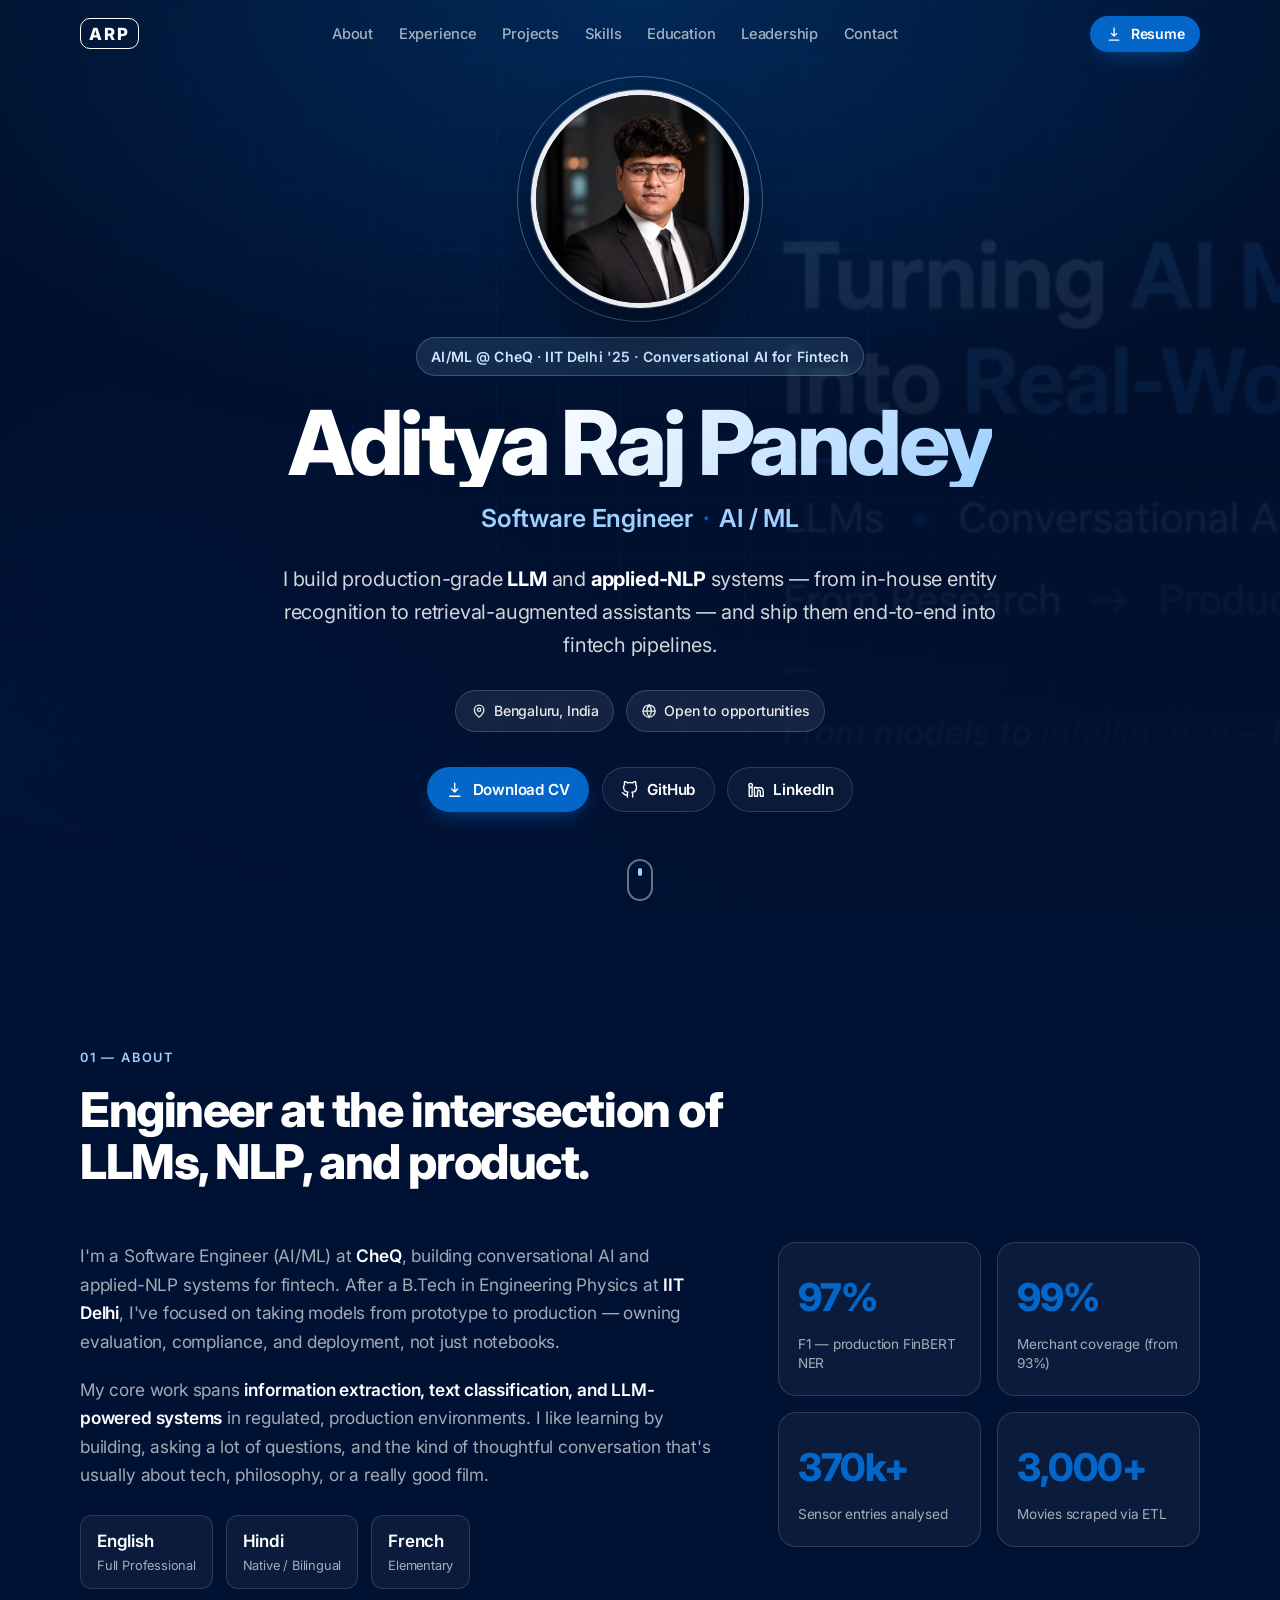
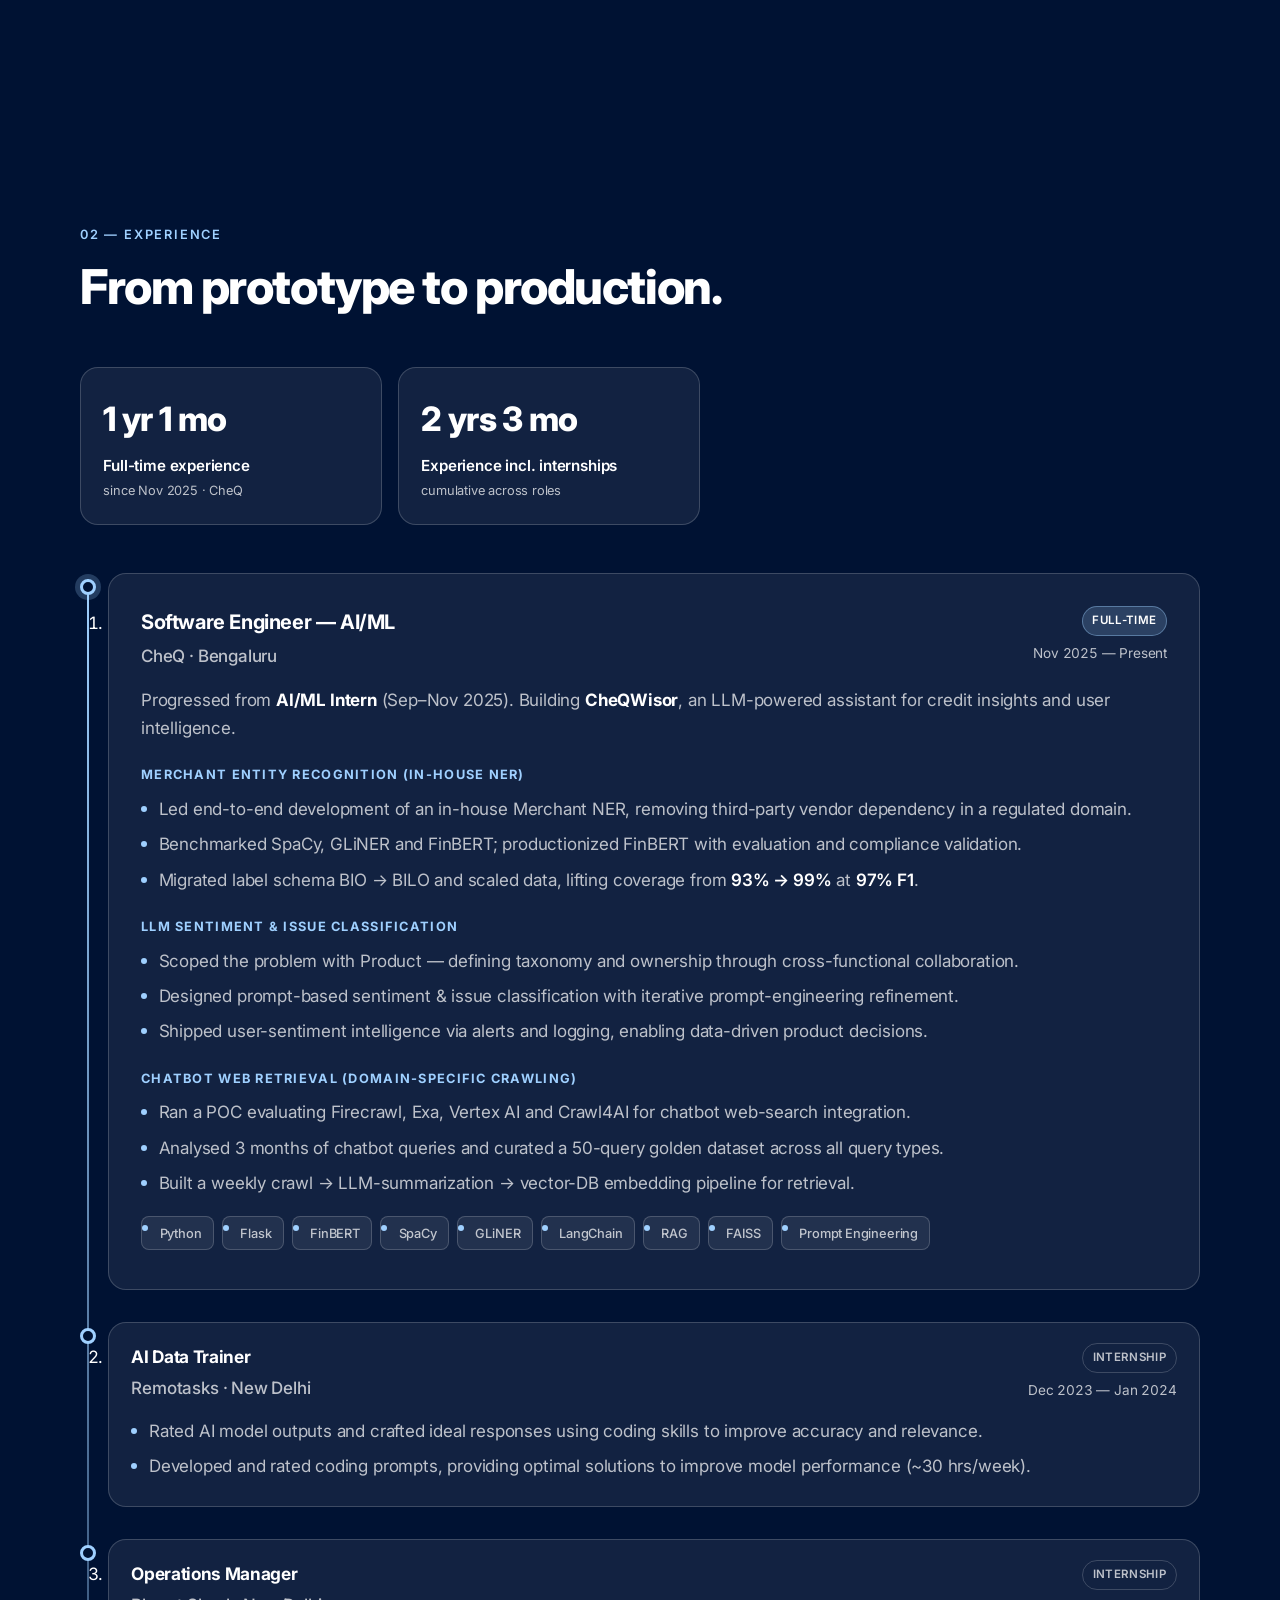
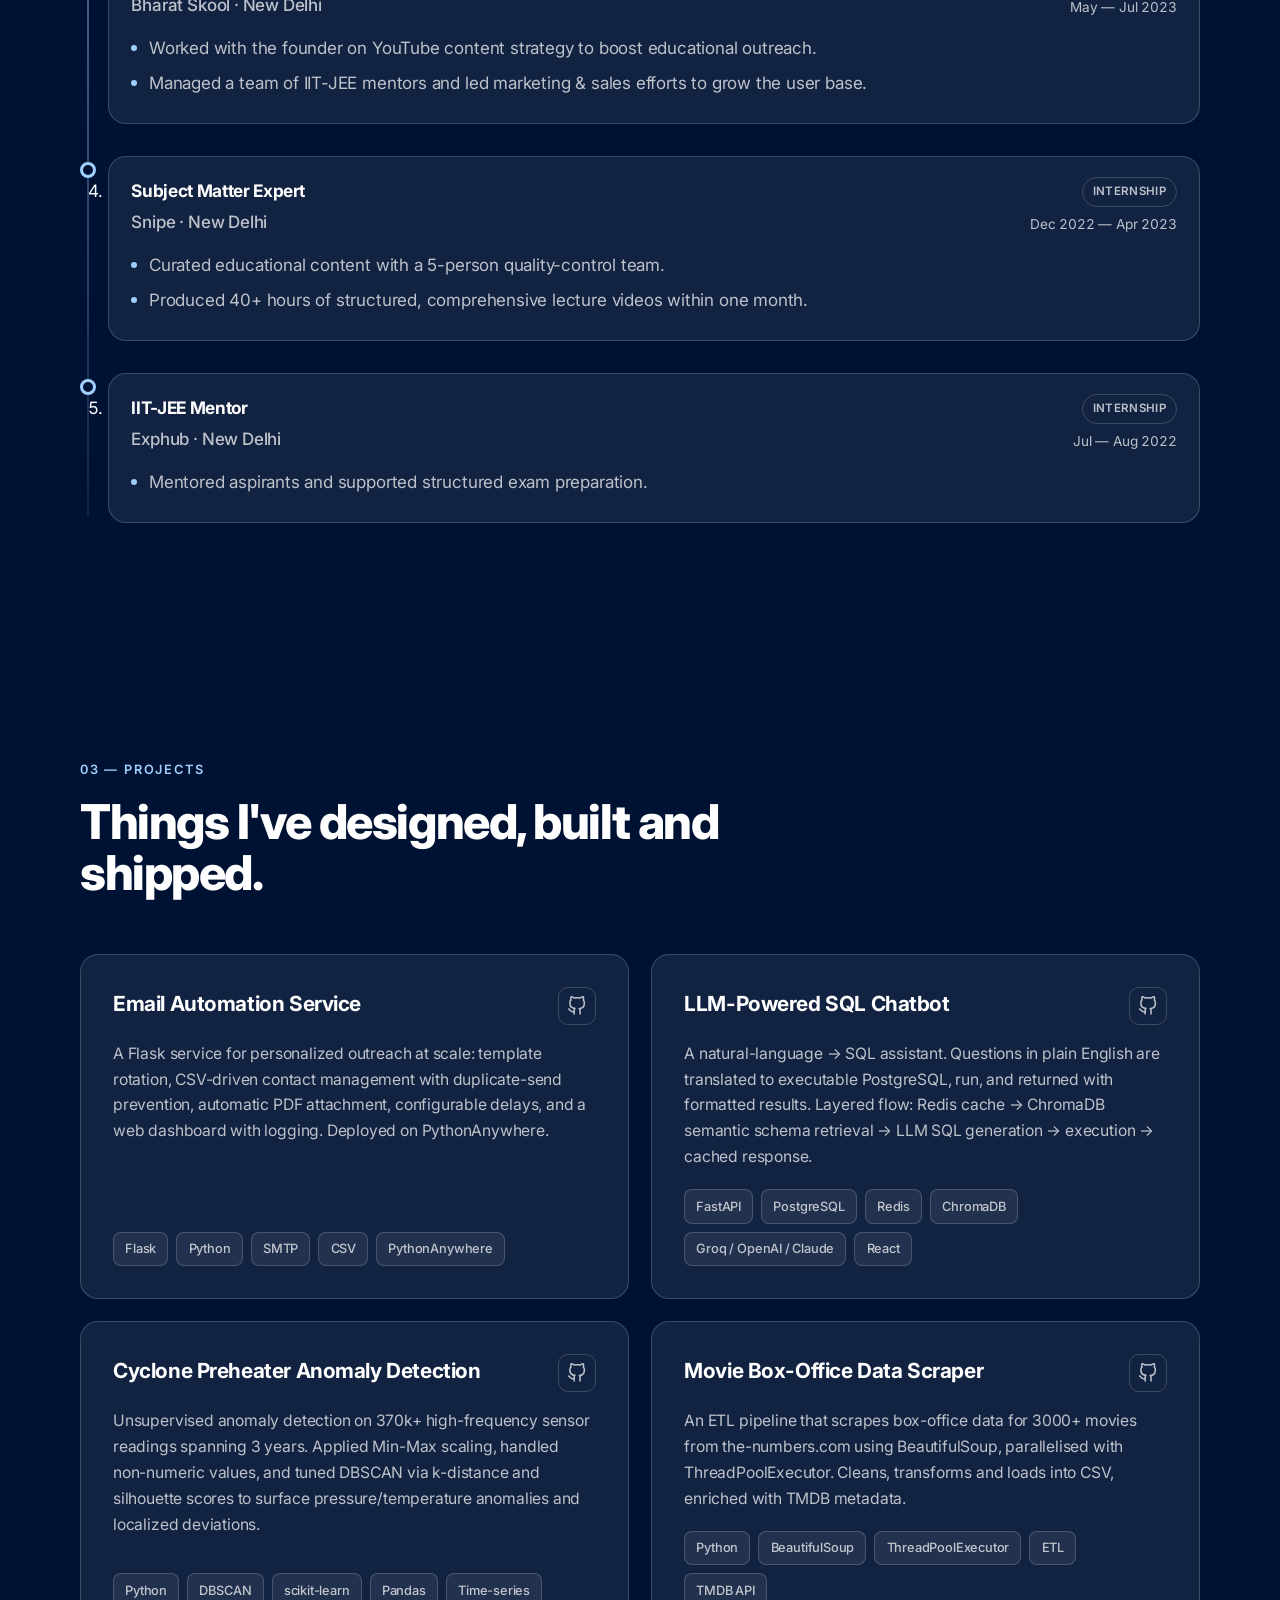
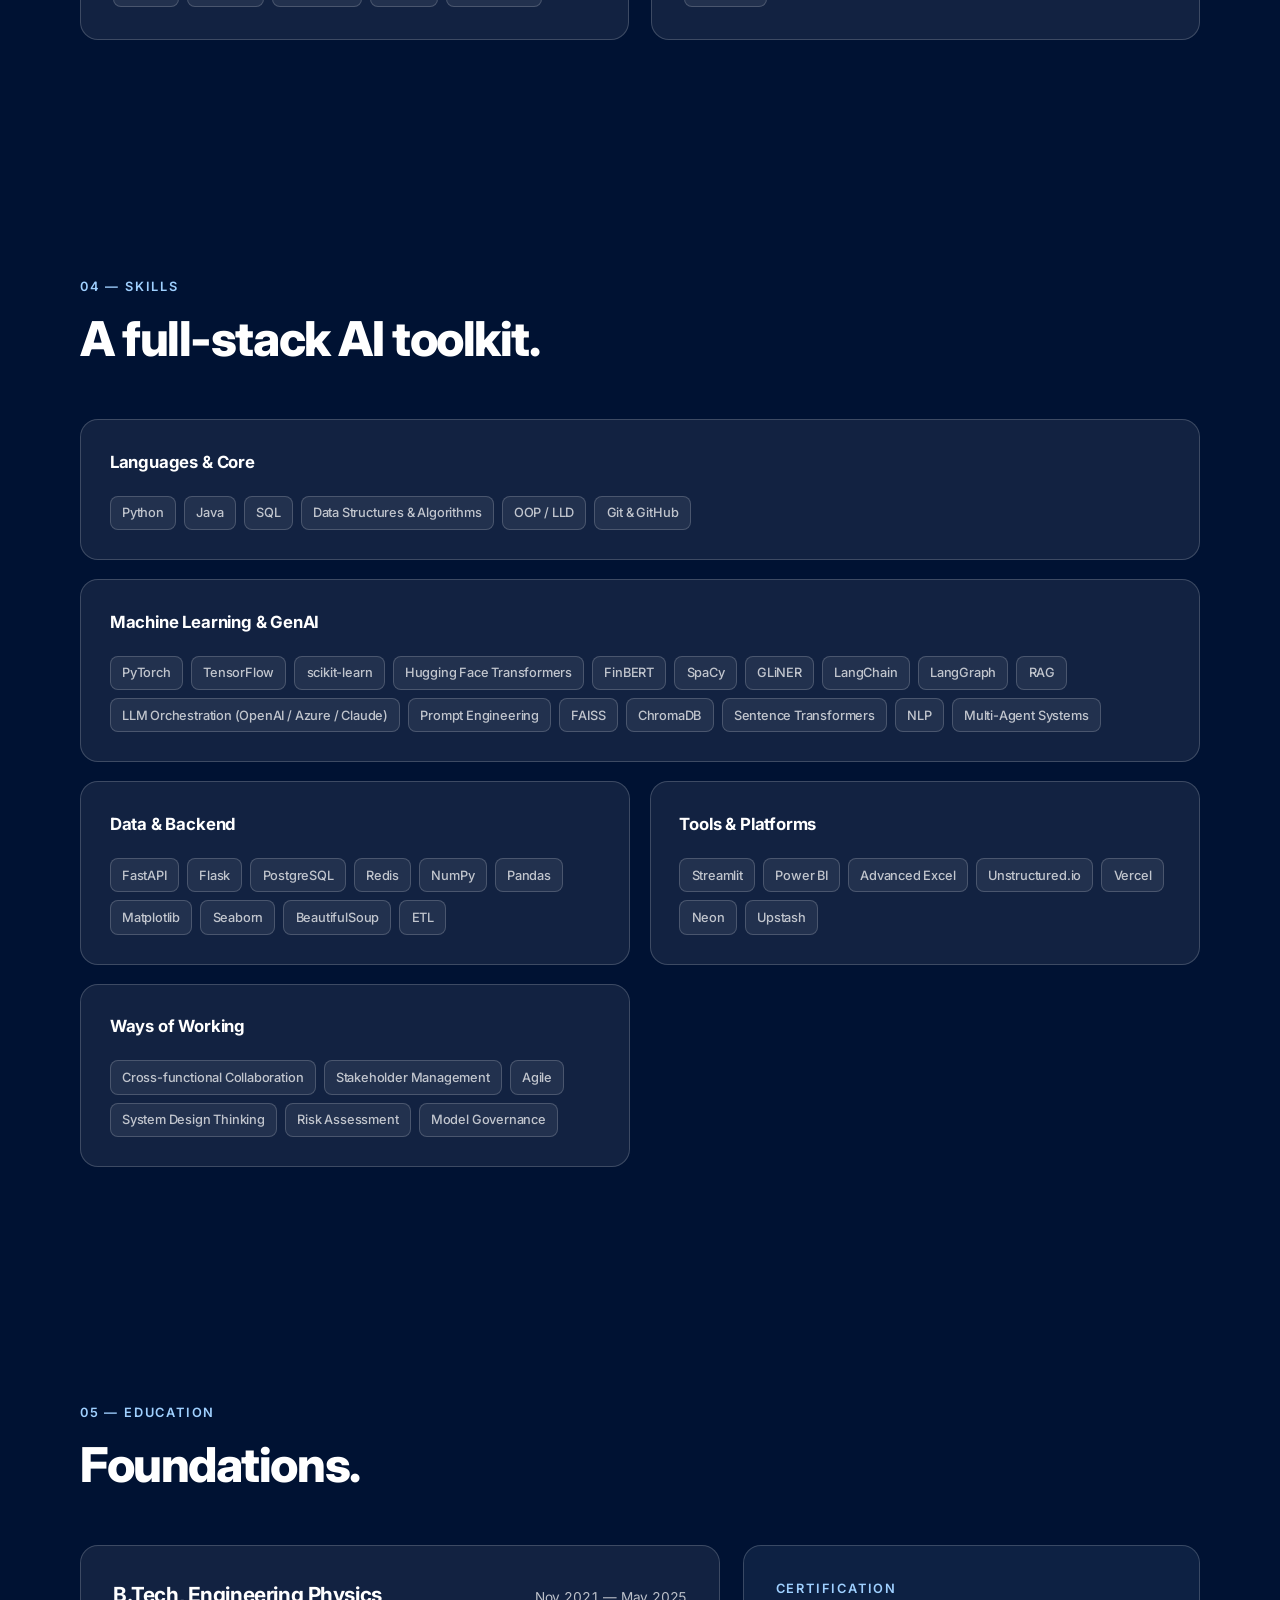
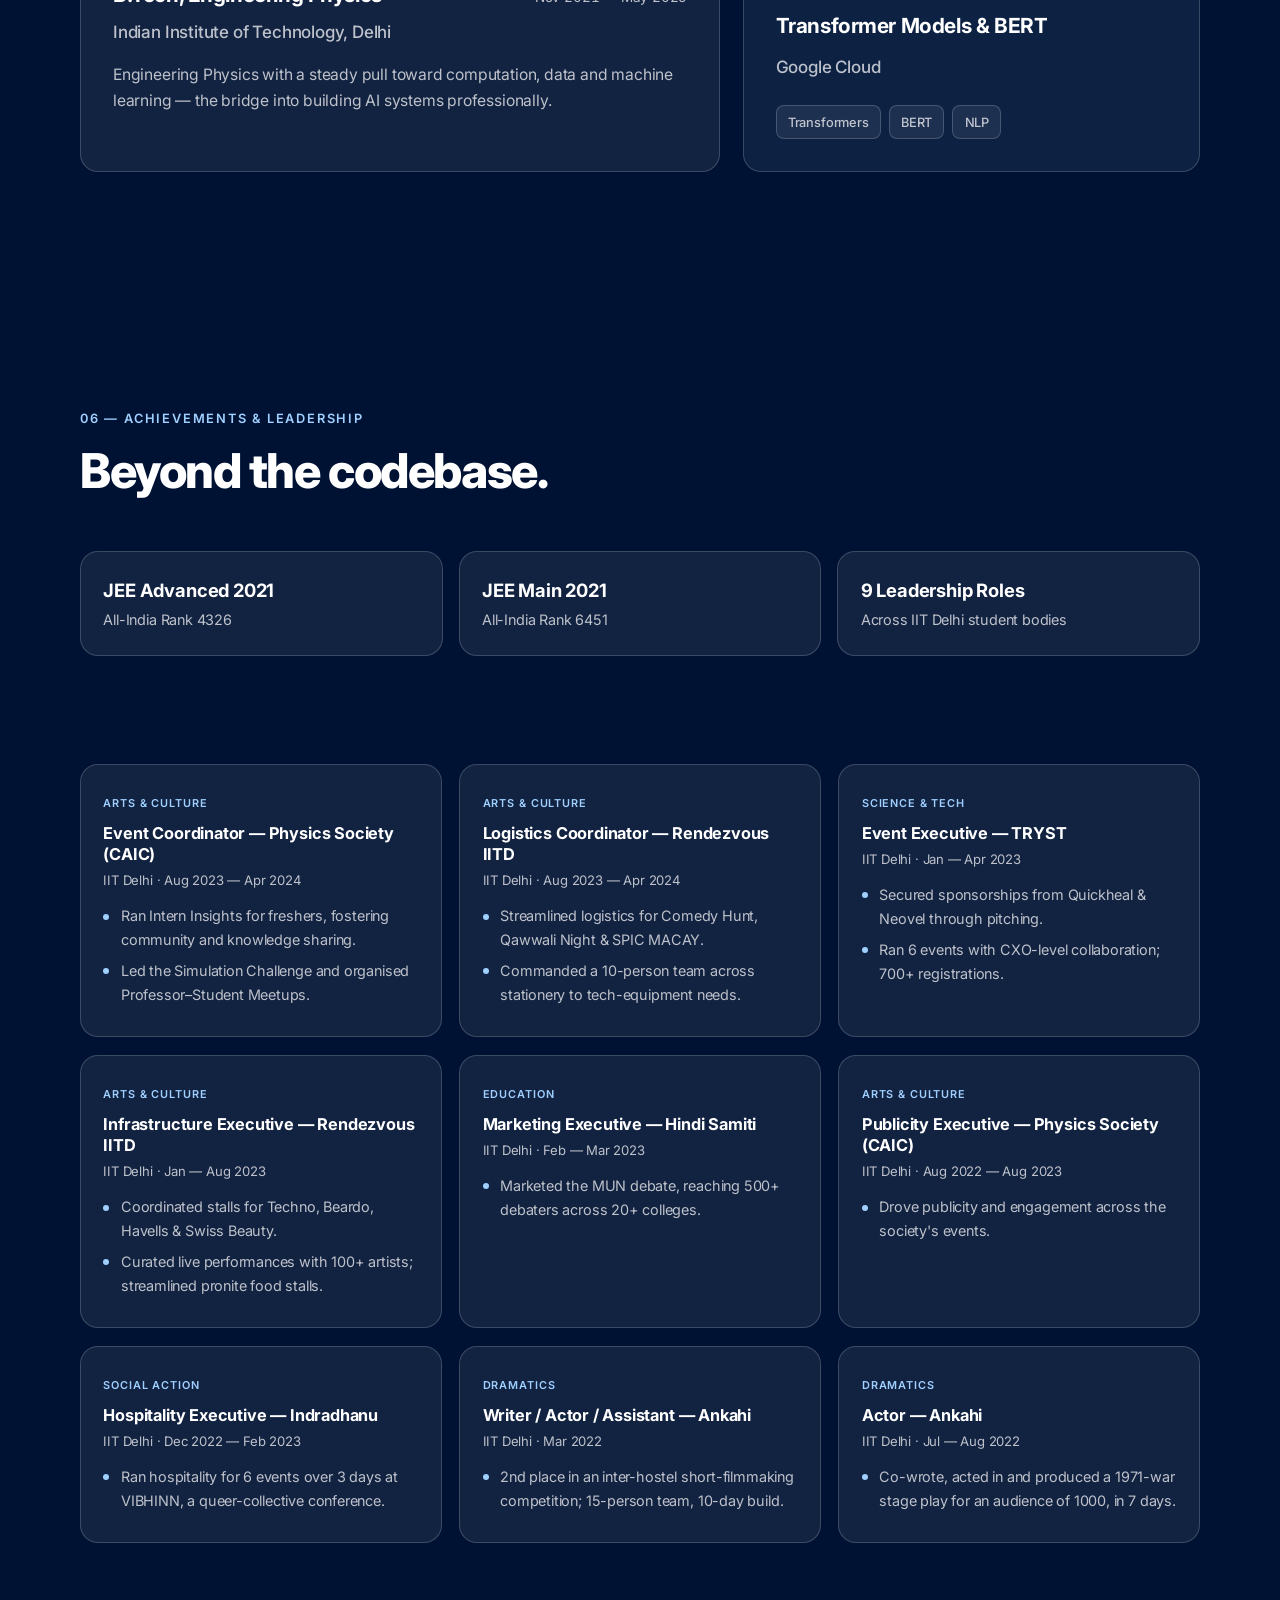
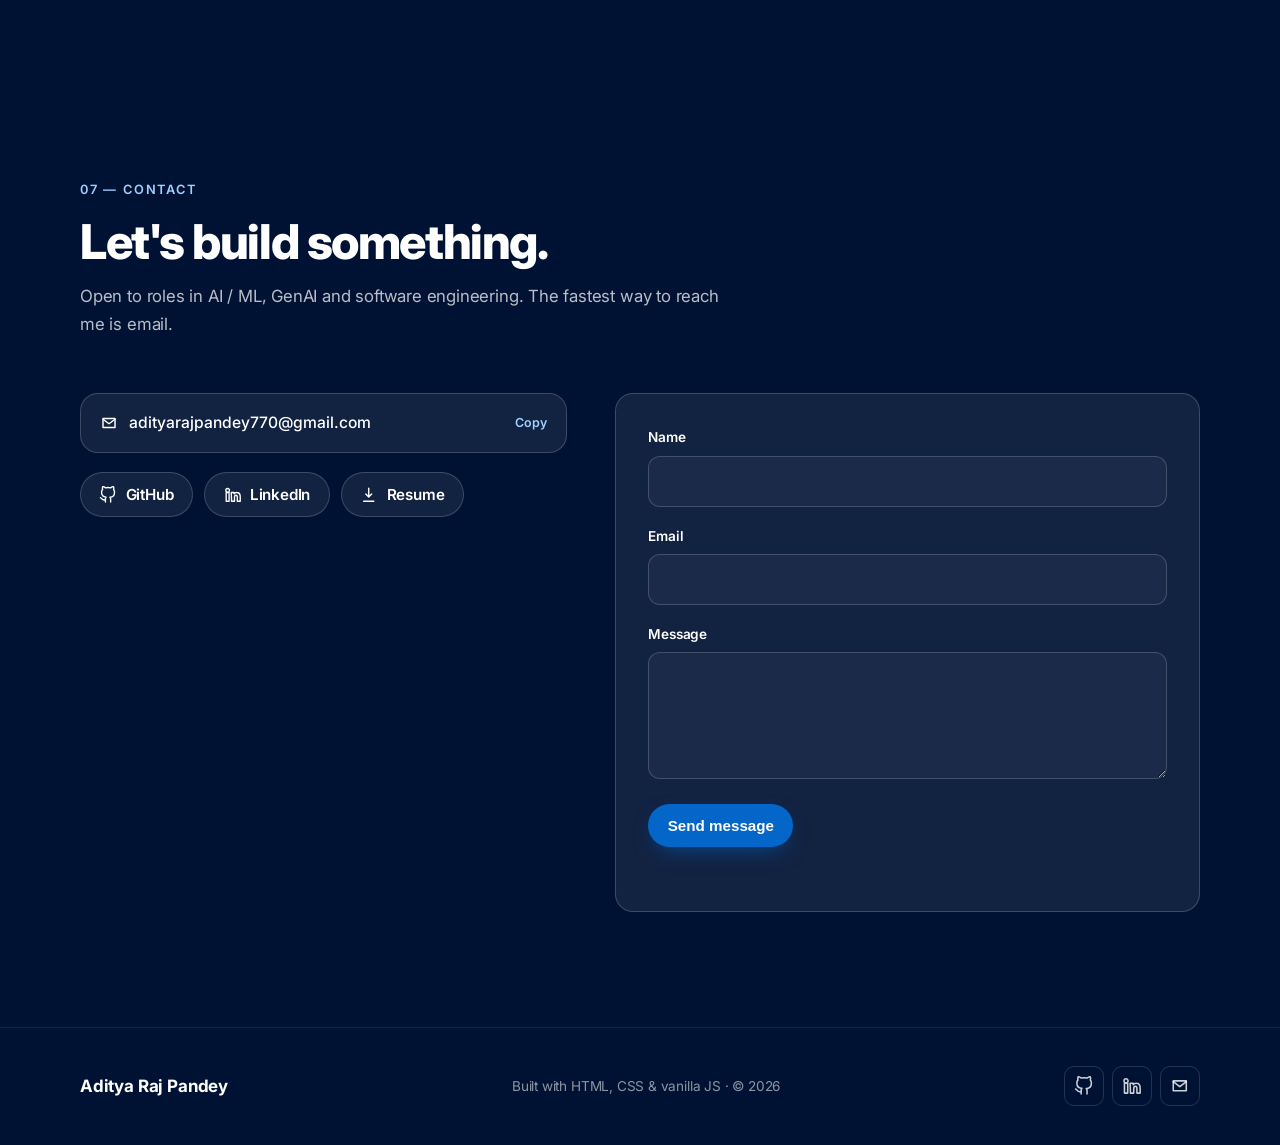
==== index.html @ 32ec3cd8 "feat: build single-page structure, content and SEO/JSON-LD metadata Co-Authored-By: Claude Opus 4.8 " ====
<!DOCTYPE html>
<html lang="en">
<head>
  <meta charset="UTF-8" />
  <meta name="viewport" content="width=device-width, initial-scale=1.0" />
  <meta name="theme-color" content="#001233" />

  <!-- Primary Meta -->
  <title>Aditya Raj Pandey — Software Engineer, AI/ML</title>
  <meta name="description" content="Aditya Raj Pandey — Software Engineer (AI/ML) at CheQ, IIT Delhi '25. Building production-grade LLM and applied-NLP systems for fintech, from concept to deployment." />
  <meta name="author" content="Aditya Raj Pandey" />
  <meta name="keywords" content="Aditya Raj Pandey, AI Engineer, Machine Learning Engineer, Software Engineer, LLM, NLP, FinBERT, RAG, LangChain, IIT Delhi, CheQ" />
  <link rel="canonical" href="https://adityarajpandey.netlify.app/" />

  <!-- Open Graph -->
  <meta property="og:type" content="website" />
  <meta property="og:title" content="Aditya Raj Pandey — Software Engineer, AI/ML" />
  <meta property="og:description" content="Building production-grade LLM and applied-NLP systems for fintech. IIT Delhi '25 · AI/ML @ CheQ." />
  <meta property="og:url" content="https://adityarajpandey.netlify.app/" />
  <meta property="og:image" content="https://adityarajpandey.netlify.app/assets/cover.png" />
  <meta property="og:site_name" content="Aditya Raj Pandey" />

  <!-- Twitter -->
  <meta name="twitter:card" content="summary_large_image" />
  <meta name="twitter:title" content="Aditya Raj Pandey — Software Engineer, AI/ML" />
  <meta name="twitter:description" content="Building production-grade LLM and applied-NLP systems for fintech. IIT Delhi '25 · AI/ML @ CheQ." />
  <meta name="twitter:image" content="https://adityarajpandey.netlify.app/assets/cover.png" />

  <!-- Icons & Manifest -->
  <link rel="icon" type="image/svg+xml" href="assets/favicon.svg" />
  <link rel="manifest" href="site.webmanifest" />

  <!-- Fonts -->
  <link rel="preconnect" href="https://fonts.googleapis.com" />
  <link rel="preconnect" href="https://fonts.gstatic.com" crossorigin />
  <link href="https://fonts.googleapis.com/css2?family=Inter:wght@400;500;600;700;800&display=swap" rel="stylesheet" />

  <!-- Styles -->
  <link rel="stylesheet" href="styles/main.css" />

  <!-- Structured Data -->
  <script type="application/ld+json">
  {
    "@context": "https://schema.org",
    "@type": "Person",
    "name": "Aditya Raj Pandey",
    "jobTitle": "Software Engineer — AI/ML",
    "worksFor": { "@type": "Organization", "name": "CheQ" },
    "alumniOf": { "@type": "CollegeOrUniversity", "name": "Indian Institute of Technology, Delhi" },
    "address": { "@type": "PostalAddress", "addressLocality": "Bengaluru", "addressRegion": "Karnataka", "addressCountry": "India" },
    "email": "mailto:adityarajpandey770@gmail.com",
    "url": "https://adityarajpandey.netlify.app/",
    "knowsLanguage": ["English", "Hindi", "French"],
    "sameAs": [
      "https://github.com/Aditya23770",
      "https://www.linkedin.com/in/aditya-raj-pandey-815248230/"
    ],
    "knowsAbout": ["Large Language Models", "Applied NLP", "Named Entity Recognition", "RAG", "LangChain", "PyTorch", "FinBERT", "Prompt Engineering"]
  }
  </script>
</head>

<body>
  <a href="#main" class="skip-link">Skip to content</a>

  <!-- Scroll progress -->
  <div class="scroll-progress" aria-hidden="true"><span id="progressBar"></span></div>

  <!-- Navbar -->
  <header class="nav" id="nav">
    <div class="nav__inner">
      <a href="#home" class="nav__brand" aria-label="Aditya Raj Pandey — home">
        <span class="nav__brand-mark">ARP</span>
      </a>

      <nav class="nav__links" aria-label="Primary">
        <a href="#about">About</a>
        <a href="#experience">Experience</a>
        <a href="#projects">Projects</a>
        <a href="#skills">Skills</a>
        <a href="#education">Education</a>
        <a href="#leadership">Leadership</a>
        <a href="#contact">Contact</a>
      </nav>

      <div class="nav__actions">
        <a class="btn btn--solid btn--sm" href="assets/Aditya-Raj-Pandey-Resume.pdf" download>
          <svg class="ic" viewBox="0 0 24 24" aria-hidden="true"><path d="M12 3v12m0 0 4-4m-4 4-4-4M5 21h14"/></svg>
          Resume
        </a>
        <button class="nav__toggle" id="navToggle" aria-label="Open menu" aria-expanded="false" aria-controls="mobileMenu">
          <svg class="ic" viewBox="0 0 24 24" aria-hidden="true"><path d="M4 6h16M4 12h16M4 18h16"/></svg>
        </button>
      </div>
    </div>

    <!-- Mobile menu -->
    <div class="nav__mobile" id="mobileMenu" hidden>
      <a href="#about">About</a>
      <a href="#experience">Experience</a>
      <a href="#projects">Projects</a>
      <a href="#skills">Skills</a>
      <a href="#education">Education</a>
      <a href="#leadership">Leadership</a>
      <a href="#contact">Contact</a>
      <a class="btn btn--solid" href="assets/Aditya-Raj-Pandey-Resume.pdf" download>Download Resume</a>
    </div>
  </header>

  <main id="main">

    <!-- ============ HERO ============ -->
    <section class="section hero" id="home" data-bg="#001233" data-fg="#ffffff" data-accent="#9fd0ff">
      <div class="hero__bg" aria-hidden="true">
        <img class="hero__cover" src="assets/cover.png" alt="" fetchpriority="high" decoding="async" />
        <span class="hero__overlay"></span>
        <span class="hero__grid-lines"></span>
      </div>
      <div class="container hero__inner reveal">
        <div class="hero__avatar-wrap">
          <img class="hero__avatar" src="assets/profile.png" alt="Portrait of Aditya Raj Pandey" width="220" height="220" fetchpriority="high" decoding="async" />
          <span class="hero__avatar-ring" aria-hidden="true"></span>
        </div>
        <p class="hero__eyebrow">AI/ML @ CheQ · IIT Delhi '25 · Conversational AI for Fintech</p>
        <h1 class="hero__title">Aditya Raj Pandey</h1>
        <p class="hero__role">Software Engineer<span class="dot">·</span>AI / ML</p>
        <p class="hero__lede">
          I build production-grade <strong>LLM</strong> and <strong>applied-NLP</strong> systems —
          from in-house entity recognition to retrieval-augmented assistants — and ship them end-to-end into fintech pipelines.
        </p>
        <div class="hero__meta">
          <span class="chip"><svg class="ic" viewBox="0 0 24 24" aria-hidden="true"><path d="M12 21s-7-5.2-7-11a7 7 0 0 1 14 0c0 5.8-7 11-7 11Z"/><circle cx="12" cy="10" r="2.5"/></svg> Bengaluru, India</span>
          <span class="chip"><svg class="ic" viewBox="0 0 24 24" aria-hidden="true"><circle cx="12" cy="12" r="9"/><path d="M3 12h18M12 3a14 14 0 0 1 0 18M12 3a14 14 0 0 0 0 18"/></svg> Open to opportunities</span>
        </div>
        <div class="hero__cta">
          <a class="btn btn--solid" href="assets/Aditya-Raj-Pandey-Resume.pdf" download>
            <svg class="ic" viewBox="0 0 24 24" aria-hidden="true"><path d="M12 3v12m0 0 4-4m-4 4-4-4M5 21h14"/></svg>
            Download CV
          </a>
          <a class="btn btn--ghost" href="https://github.com/Aditya23770" target="_blank" rel="noopener">
            <svg class="ic" viewBox="0 0 24 24" aria-hidden="true"><path d="M9 19c-5 1.5-5-2.5-7-3m14 6v-3.9a3.4 3.4 0 0 0-.9-2.6c3-.3 6.2-1.5 6.2-6.7A5.2 5.2 0 0 0 20 4.8 4.9 4.9 0 0 0 19.9 1S18.7.6 16 2.5a13.4 13.4 0 0 0-7 0C6.3.6 5.1 1 5.1 1A4.9 4.9 0 0 0 5 4.8a5.2 5.2 0 0 0-1.5 3.7c0 5.2 3.2 6.4 6.2 6.7a3.4 3.4 0 0 0-.9 2.6V22"/></svg>
            GitHub
          </a>
          <a class="btn btn--ghost" href="https://www.linkedin.com/in/aditya-raj-pandey-815248230/" target="_blank" rel="noopener">
            <svg class="ic" viewBox="0 0 24 24" aria-hidden="true"><path d="M4.98 3.5A2.5 2.5 0 1 1 5 8.5a2.5 2.5 0 0 1-.02-5ZM3 9h4v12H3zM10 9h3.8v1.7h.05A4.2 4.2 0 0 1 17.6 9c4 0 4.7 2.6 4.7 6V21h-4v-5.3c0-1.3 0-3-1.8-3s-2.1 1.4-2.1 2.9V21h-4z"/></svg>
            LinkedIn
          </a>
        </div>
      </div>
      <a href="#about" class="hero__scroll" aria-label="Scroll to About">
        <span></span>
      </a>
    </section>

    <!-- ============ ABOUT ============ -->
    <section class="section" id="about" data-bg="#f4f8ff" data-fg="#002855" data-accent="#0466c8">
      <div class="container">
        <header class="section__head reveal">
          <span class="section__kicker">01 — About</span>
          <h2 class="section__title">Engineer at the intersection of LLMs, NLP, and product.</h2>
        </header>

        <div class="about__grid">
          <div class="about__bio reveal">
            <p>
              I'm a Software Engineer (AI/ML) at <strong>CheQ</strong>, building conversational AI and applied-NLP
              systems for fintech. After a B.Tech in Engineering Physics at <strong>IIT Delhi</strong>, I've focused on
              taking models from prototype to production — owning evaluation, compliance, and deployment, not just notebooks.
            </p>
            <p>
              My core work spans <strong>information extraction, text classification, and LLM-powered systems</strong> in
              regulated, production environments. I like learning by building, asking a lot of questions, and the kind of
              thoughtful conversation that's usually about tech, philosophy, or a really good film.
            </p>
            <ul class="about__langs" aria-label="Languages">
              <li><span>English</span><small>Full Professional</small></li>
              <li><span>Hindi</span><small>Native / Bilingual</small></li>
              <li><span>French</span><small>Elementary</small></li>
            </ul>
          </div>

          <div class="about__stats reveal">
            <div class="stat">
              <strong class="stat__num" data-count="97" data-suffix="%">0</strong>
              <span class="stat__label">F1 — production FinBERT NER</span>
            </div>
            <div class="stat">
              <strong class="stat__num" data-count="99" data-suffix="%">0</strong>
              <span class="stat__label">Merchant coverage (from 93%)</span>
            </div>
            <div class="stat">
              <strong class="stat__num" data-count="370" data-suffix="k+">0</strong>
              <span class="stat__label">Sensor entries analysed</span>
            </div>
            <div class="stat">
              <strong class="stat__num" data-count="3000" data-suffix="+">0</strong>
              <span class="stat__label">Movies scraped via ETL</span>
            </div>
          </div>
        </div>
      </div>
    </section>

    <!-- ============ EXPERIENCE ============ -->
    <section class="section section--dark" id="experience" data-bg="#0353a4" data-fg="#ffffff" data-accent="#9fd0ff">
      <div class="container">
        <header class="section__head reveal">
          <span class="section__kicker">02 — Experience</span>
          <h2 class="section__title">From prototype to production.</h2>
        </header>

        <!-- Running counters -->
        <div class="counters reveal" data-fulltime-start="2025-11-01" data-intern-months="14">
          <div class="counter">
            <strong class="counter__num" id="ftCounter">—</strong>
            <span class="counter__label">Full-time experience<small>since Nov 2025 · CheQ</small></span>
          </div>
          <div class="counter">
            <strong class="counter__num" id="totalCounter">—</strong>
            <span class="counter__label">Experience incl. internships<small>cumulative across roles</small></span>
          </div>
        </div>

        <ol class="timeline">
          <li class="timeline__item timeline__item--feature reveal">
            <div class="timeline__dot"></div>
            <div class="exp-card">
              <div class="exp-card__top">
                <div>
                  <h3 class="exp-card__role">Software Engineer — AI/ML</h3>
                  <p class="exp-card__org">CheQ · Bengaluru</p>
                </div>
                <div class="exp-card__when">
                  <span class="badge badge--accent">Full-time</span>
                  <span class="exp-card__dates">Nov 2025 — Present</span>
                </div>
              </div>
              <p class="exp-card__note">
                Progressed from <strong>AI/ML Intern</strong> (Sep–Nov 2025). Building <strong>CheQWisor</strong>,
                an LLM-powered assistant for credit insights and user intelligence.
              </p>

              <div class="exp-card__block">
                <h4>Merchant Entity Recognition (in-house NER)</h4>
                <ul>
                  <li>Led end-to-end development of an in-house Merchant NER, removing third-party vendor dependency in a regulated domain.</li>
                  <li>Benchmarked SpaCy, GLiNER and FinBERT; productionized FinBERT with evaluation and compliance validation.</li>
                  <li>Migrated label schema BIO → BILO and scaled data, lifting coverage from <strong>93% → 99%</strong> at <strong>97% F1</strong>.</li>
                </ul>
              </div>

              <div class="exp-card__block">
                <h4>LLM Sentiment & Issue Classification</h4>
                <ul>
                  <li>Scoped the problem with Product — defining taxonomy and ownership through cross-functional collaboration.</li>
                  <li>Designed prompt-based sentiment & issue classification with iterative prompt-engineering refinement.</li>
                  <li>Shipped user-sentiment intelligence via alerts and logging, enabling data-driven product decisions.</li>
                </ul>
              </div>

              <div class="exp-card__block">
                <h4>Chatbot Web Retrieval (domain-specific crawling)</h4>
                <ul>
                  <li>Ran a POC evaluating Firecrawl, Exa, Vertex AI and Crawl4AI for chatbot web-search integration.</li>
                  <li>Analysed 3 months of chatbot queries and curated a 50-query golden dataset across all query types.</li>
                  <li>Built a weekly crawl → LLM-summarization → vector-DB embedding pipeline for retrieval.</li>
                </ul>
              </div>

              <ul class="tags">
                <li>Python</li><li>Flask</li><li>FinBERT</li><li>SpaCy</li><li>GLiNER</li><li>LangChain</li><li>RAG</li><li>FAISS</li><li>Prompt Engineering</li>
              </ul>
            </div>
          </li>

          <li class="timeline__item reveal">
            <div class="timeline__dot"></div>
            <div class="exp-card exp-card--compact">
              <div class="exp-card__top">
                <div>
                  <h3 class="exp-card__role">AI Data Trainer</h3>
                  <p class="exp-card__org">Remotasks · New Delhi</p>
                </div>
                <div class="exp-card__when">
                  <span class="badge">Internship</span>
                  <span class="exp-card__dates">Dec 2023 — Jan 2024</span>
                </div>
              </div>
              <ul>
                <li>Rated AI model outputs and crafted ideal responses using coding skills to improve accuracy and relevance.</li>
                <li>Developed and rated coding prompts, providing optimal solutions to improve model performance (~30 hrs/week).</li>
              </ul>
            </div>
          </li>

          <li class="timeline__item reveal">
            <div class="timeline__dot"></div>
            <div class="exp-card exp-card--compact">
              <div class="exp-card__top">
                <div>
                  <h3 class="exp-card__role">Operations Manager</h3>
                  <p class="exp-card__org">Bharat Skool · New Delhi</p>
                </div>
                <div class="exp-card__when">
                  <span class="badge">Internship</span>
                  <span class="exp-card__dates">May — Jul 2023</span>
                </div>
              </div>
              <ul>
                <li>Worked with the founder on YouTube content strategy to boost educational outreach.</li>
                <li>Managed a team of IIT-JEE mentors and led marketing &amp; sales efforts to grow the user base.</li>
              </ul>
            </div>
          </li>

          <li class="timeline__item reveal">
            <div class="timeline__dot"></div>
            <div class="exp-card exp-card--compact">
              <div class="exp-card__top">
                <div>
                  <h3 class="exp-card__role">Subject Matter Expert</h3>
                  <p class="exp-card__org">Snipe · New Delhi</p>
                </div>
                <div class="exp-card__when">
                  <span class="badge">Internship</span>
                  <span class="exp-card__dates">Dec 2022 — Apr 2023</span>
                </div>
              </div>
              <ul>
                <li>Curated educational content with a 5-person quality-control team.</li>
                <li>Produced 40+ hours of structured, comprehensive lecture videos within one month.</li>
              </ul>
            </div>
          </li>

          <li class="timeline__item reveal">
            <div class="timeline__dot"></div>
            <div class="exp-card exp-card--compact">
              <div class="exp-card__top">
                <div>
                  <h3 class="exp-card__role">IIT-JEE Mentor</h3>
                  <p class="exp-card__org">Exphub · New Delhi</p>
                </div>
                <div class="exp-card__when">
                  <span class="badge">Internship</span>
                  <span class="exp-card__dates">Jul — Aug 2022</span>
                </div>
              </div>
              <ul>
                <li>Mentored aspirants and supported structured exam preparation.</li>
              </ul>
            </div>
          </li>
        </ol>
      </div>
    </section>

    <!-- ============ PROJECTS ============ -->
    <section class="section section--dark" id="projects" data-bg="#023e7d" data-fg="#ffffff" data-accent="#9fd0ff">
      <div class="container">
        <header class="section__head reveal">
          <span class="section__kicker">03 — Projects</span>
          <h2 class="section__title">Things I've designed, built and shipped.</h2>
        </header>

        <div class="projects">
          <article class="project reveal">
            <div class="project__head">
              <h3 class="project__title">Email Automation Service</h3>
              <div class="project__links">
                <a href="https://github.com/Aditya23770/mass-emailer-cron" target="_blank" rel="noopener" aria-label="GitHub repository">
                  <svg class="ic" viewBox="0 0 24 24" aria-hidden="true"><path d="M9 19c-5 1.5-5-2.5-7-3m14 6v-3.9a3.4 3.4 0 0 0-.9-2.6c3-.3 6.2-1.5 6.2-6.7A5.2 5.2 0 0 0 20 4.8 4.9 4.9 0 0 0 19.9 1S18.7.6 16 2.5a13.4 13.4 0 0 0-7 0C6.3.6 5.1 1 5.1 1A4.9 4.9 0 0 0 5 4.8a5.2 5.2 0 0 0-1.5 3.7c0 5.2 3.2 6.4 6.2 6.7a3.4 3.4 0 0 0-.9 2.6V22"/></svg>
                </a>
              </div>
            </div>
            <p class="project__desc">
              A Flask service for personalized outreach at scale: template rotation, CSV-driven contact
              management with duplicate-send prevention, automatic PDF attachment, configurable delays,
              and a web dashboard with logging. Deployed on PythonAnywhere.
            </p>
            <ul class="tags">
              <li>Flask</li><li>Python</li><li>SMTP</li><li>CSV</li><li>PythonAnywhere</li>
            </ul>
          </article>

          <article class="project reveal">
            <div class="project__head">
              <h3 class="project__title">LLM-Powered SQL Chatbot</h3>
              <div class="project__links">
                <a href="https://github.com/Aditya23770/llm-sql-chatbot" target="_blank" rel="noopener" aria-label="GitHub repository">
                  <svg class="ic" viewBox="0 0 24 24" aria-hidden="true"><path d="M9 19c-5 1.5-5-2.5-7-3m14 6v-3.9a3.4 3.4 0 0 0-.9-2.6c3-.3 6.2-1.5 6.2-6.7A5.2 5.2 0 0 0 20 4.8 4.9 4.9 0 0 0 19.9 1S18.7.6 16 2.5a13.4 13.4 0 0 0-7 0C6.3.6 5.1 1 5.1 1A4.9 4.9 0 0 0 5 4.8a5.2 5.2 0 0 0-1.5 3.7c0 5.2 3.2 6.4 6.2 6.7a3.4 3.4 0 0 0-.9 2.6V22"/></svg>
                </a>
              </div>
            </div>
            <p class="project__desc">
              A natural-language → SQL assistant. Questions in plain English are translated to executable
              PostgreSQL, run, and returned with formatted results. Layered flow: Redis cache → ChromaDB
              semantic schema retrieval → LLM SQL generation → execution → cached response.
            </p>
            <ul class="tags">
              <li>FastAPI</li><li>PostgreSQL</li><li>Redis</li><li>ChromaDB</li><li>Groq / OpenAI / Claude</li><li>React</li>
            </ul>
          </article>

          <article class="project reveal">
            <div class="project__head">
              <h3 class="project__title">Cyclone Preheater Anomaly Detection</h3>
              <div class="project__links">
                <a href="https://github.com/Aditya23770/anomaly-detection-cycloneData" target="_blank" rel="noopener" aria-label="GitHub repository">
                  <svg class="ic" viewBox="0 0 24 24" aria-hidden="true"><path d="M9 19c-5 1.5-5-2.5-7-3m14 6v-3.9a3.4 3.4 0 0 0-.9-2.6c3-.3 6.2-1.5 6.2-6.7A5.2 5.2 0 0 0 20 4.8 4.9 4.9 0 0 0 19.9 1S18.7.6 16 2.5a13.4 13.4 0 0 0-7 0C6.3.6 5.1 1 5.1 1A4.9 4.9 0 0 0 5 4.8a5.2 5.2 0 0 0-1.5 3.7c0 5.2 3.2 6.4 6.2 6.7a3.4 3.4 0 0 0-.9 2.6V22"/></svg>
                </a>
              </div>
            </div>
            <p class="project__desc">
              Unsupervised anomaly detection on 370k+ high-frequency sensor readings spanning 3 years.
              Applied Min-Max scaling, handled non-numeric values, and tuned DBSCAN via k-distance and
              silhouette scores to surface pressure/temperature anomalies and localized deviations.
            </p>
            <ul class="tags">
              <li>Python</li><li>DBSCAN</li><li>scikit-learn</li><li>Pandas</li><li>Time-series</li>
            </ul>
          </article>

          <article class="project reveal">
            <div class="project__head">
              <h3 class="project__title">Movie Box-Office Data Scraper</h3>
              <div class="project__links">
                <a href="https://github.com/Aditya23770/WebScrapper" target="_blank" rel="noopener" aria-label="GitHub repository">
                  <svg class="ic" viewBox="0 0 24 24" aria-hidden="true"><path d="M9 19c-5 1.5-5-2.5-7-3m14 6v-3.9a3.4 3.4 0 0 0-.9-2.6c3-.3 6.2-1.5 6.2-6.7A5.2 5.2 0 0 0 20 4.8 4.9 4.9 0 0 0 19.9 1S18.7.6 16 2.5a13.4 13.4 0 0 0-7 0C6.3.6 5.1 1 5.1 1A4.9 4.9 0 0 0 5 4.8a5.2 5.2 0 0 0-1.5 3.7c0 5.2 3.2 6.4 6.2 6.7a3.4 3.4 0 0 0-.9 2.6V22"/></svg>
                </a>
              </div>
            </div>
            <p class="project__desc">
              An ETL pipeline that scrapes box-office data for 3000+ movies from the-numbers.com using
              BeautifulSoup, parallelised with ThreadPoolExecutor. Cleans, transforms and loads into CSV,
              enriched with TMDB metadata.
            </p>
            <ul class="tags">
              <li>Python</li><li>BeautifulSoup</li><li>ThreadPoolExecutor</li><li>ETL</li><li>TMDB API</li>
            </ul>
          </article>
        </div>
      </div>
    </section>

    <!-- ============ SKILLS ============ -->
    <section class="section section--dark" id="skills" data-bg="#002855" data-fg="#ffffff" data-accent="#9fd0ff">
      <div class="container">
        <header class="section__head reveal">
          <span class="section__kicker">04 — Skills</span>
          <h2 class="section__title">A full-stack AI toolkit.</h2>
        </header>

        <div class="skills">
          <div class="skill-card reveal">
            <h3>Languages &amp; Core</h3>
            <ul class="tags">
              <li>Python</li><li>Java</li><li>SQL</li><li>Data Structures &amp; Algorithms</li><li>OOP / LLD</li><li>Git &amp; GitHub</li>
            </ul>
          </div>
          <div class="skill-card reveal">
            <h3>Machine Learning &amp; GenAI</h3>
            <ul class="tags">
              <li>PyTorch</li><li>TensorFlow</li><li>scikit-learn</li><li>Hugging Face Transformers</li><li>FinBERT</li><li>SpaCy</li><li>GLiNER</li><li>LangChain</li><li>LangGraph</li><li>RAG</li><li>LLM Orchestration (OpenAI / Azure / Claude)</li><li>Prompt Engineering</li><li>FAISS</li><li>ChromaDB</li><li>Sentence Transformers</li><li>NLP</li><li>Multi-Agent Systems</li>
            </ul>
          </div>
          <div class="skill-card reveal">
            <h3>Data &amp; Backend</h3>
            <ul class="tags">
              <li>FastAPI</li><li>Flask</li><li>PostgreSQL</li><li>Redis</li><li>NumPy</li><li>Pandas</li><li>Matplotlib</li><li>Seaborn</li><li>BeautifulSoup</li><li>ETL</li>
            </ul>
          </div>
          <div class="skill-card reveal">
            <h3>Tools &amp; Platforms</h3>
            <ul class="tags">
              <li>Streamlit</li><li>Power BI</li><li>Advanced Excel</li><li>Unstructured.io</li><li>Vercel</li><li>Neon</li><li>Upstash</li>
            </ul>
          </div>
          <div class="skill-card reveal">
            <h3>Ways of Working</h3>
            <ul class="tags">
              <li>Cross-functional Collaboration</li><li>Stakeholder Management</li><li>Agile</li><li>System Design Thinking</li><li>Risk Assessment</li><li>Model Governance</li>
            </ul>
          </div>
        </div>
      </div>
    </section>

    <!-- ============ EDUCATION & CERTIFICATIONS ============ -->
    <section class="section section--dark" id="education" data-bg="#001845" data-fg="#ffffff" data-accent="#9fd0ff">
      <div class="container">
        <header class="section__head reveal">
          <span class="section__kicker">05 — Education</span>
          <h2 class="section__title">Foundations.</h2>
        </header>

        <div class="edu-grid">
          <div class="edu-card reveal">
            <div class="edu-card__top">
              <h3>B.Tech, Engineering Physics</h3>
              <span class="exp-card__dates">Nov 2021 — May 2025</span>
            </div>
            <p class="exp-card__org">Indian Institute of Technology, Delhi</p>
            <p class="project__desc">
              Engineering Physics with a steady pull toward computation, data and machine learning —
              the bridge into building AI systems professionally.
            </p>
          </div>

          <div class="edu-card edu-card--cert reveal">
            <span class="section__kicker">Certification</span>
            <h3>Transformer Models &amp; BERT</h3>
            <p class="exp-card__org">Google Cloud</p>
            <ul class="tags"><li>Transformers</li><li>BERT</li><li>NLP</li></ul>
          </div>
        </div>
      </div>
    </section>

    <!-- ============ ACHIEVEMENTS & LEADERSHIP ============ -->
    <section class="section section--dark" id="leadership" data-bg="#33415c" data-fg="#ffffff" data-accent="#cdd6ec">
      <div class="container">
        <header class="section__head reveal">
          <span class="section__kicker">06 — Achievements &amp; Leadership</span>
          <h2 class="section__title">Beyond the codebase.</h2>
        </header>

        <div class="awards reveal">
          <div class="award">
            <strong>JEE Advanced 2021</strong>
            <span>All-India Rank 4326</span>
          </div>
          <div class="award">
            <strong>JEE Main 2021</strong>
            <span>All-India Rank 6451</span>
          </div>
          <div class="award">
            <strong>9 Leadership Roles</strong>
            <span>Across IIT Delhi student bodies</span>
          </div>
        </div>

        <h3 class="leadership__subhead reveal">Positions of Responsibility</h3>
        <div class="por">
          <article class="por-card reveal">
            <span class="por-card__tag">Arts &amp; Culture</span>
            <h4>Event Coordinator — Physics Society (CAIC)</h4>
            <p class="por-card__meta">IIT Delhi · Aug 2023 — Apr 2024</p>
            <ul>
              <li>Ran Intern Insights for freshers, fostering community and knowledge sharing.</li>
              <li>Led the Simulation Challenge and organised Professor–Student Meetups.</li>
            </ul>
          </article>

          <article class="por-card reveal">
            <span class="por-card__tag">Arts &amp; Culture</span>
            <h4>Logistics Coordinator — Rendezvous IITD</h4>
            <p class="por-card__meta">IIT Delhi · Aug 2023 — Apr 2024</p>
            <ul>
              <li>Streamlined logistics for Comedy Hunt, Qawwali Night &amp; SPIC MACAY.</li>
              <li>Commanded a 10-person team across stationery to tech-equipment needs.</li>
            </ul>
          </article>

          <article class="por-card reveal">
            <span class="por-card__tag">Science &amp; Tech</span>
            <h4>Event Executive — TRYST</h4>
            <p class="por-card__meta">IIT Delhi · Jan — Apr 2023</p>
            <ul>
              <li>Secured sponsorships from Quickheal &amp; Neovel through pitching.</li>
              <li>Ran 6 events with CXO-level collaboration; 700+ registrations.</li>
            </ul>
          </article>

          <article class="por-card reveal">
            <span class="por-card__tag">Arts &amp; Culture</span>
            <h4>Infrastructure Executive — Rendezvous IITD</h4>
            <p class="por-card__meta">IIT Delhi · Jan — Aug 2023</p>
            <ul>
              <li>Coordinated stalls for Techno, Beardo, Havells &amp; Swiss Beauty.</li>
              <li>Curated live performances with 100+ artists; streamlined pronite food stalls.</li>
            </ul>
          </article>

          <article class="por-card reveal">
            <span class="por-card__tag">Education</span>
            <h4>Marketing Executive — Hindi Samiti</h4>
            <p class="por-card__meta">IIT Delhi · Feb — Mar 2023</p>
            <ul>
              <li>Marketed the MUN debate, reaching 500+ debaters across 20+ colleges.</li>
            </ul>
          </article>

          <article class="por-card reveal">
            <span class="por-card__tag">Arts &amp; Culture</span>
            <h4>Publicity Executive — Physics Society (CAIC)</h4>
            <p class="por-card__meta">IIT Delhi · Aug 2022 — Aug 2023</p>
            <ul>
              <li>Drove publicity and engagement across the society's events.</li>
            </ul>
          </article>

          <article class="por-card reveal">
            <span class="por-card__tag">Social Action</span>
            <h4>Hospitality Executive — Indradhanu</h4>
            <p class="por-card__meta">IIT Delhi · Dec 2022 — Feb 2023</p>
            <ul>
              <li>Ran hospitality for 6 events over 3 days at VIBHINN, a queer-collective conference.</li>
            </ul>
          </article>

          <article class="por-card reveal">
            <span class="por-card__tag">Dramatics</span>
            <h4>Writer / Actor / Assistant — Ankahi</h4>
            <p class="por-card__meta">IIT Delhi · Mar 2022</p>
            <ul>
              <li>2nd place in an inter-hostel short-filmmaking competition; 15-person team, 10-day build.</li>
            </ul>
          </article>

          <article class="por-card reveal">
            <span class="por-card__tag">Dramatics</span>
            <h4>Actor — Ankahi</h4>
            <p class="por-card__meta">IIT Delhi · Jul — Aug 2022</p>
            <ul>
              <li>Co-wrote, acted in and produced a 1971-war stage play for an audience of 1000, in 7 days.</li>
            </ul>
          </article>
        </div>
      </div>
    </section>

    <!-- ============ CONTACT ============ -->
    <section class="section section--dark" id="contact" data-bg="#001233" data-fg="#ffffff" data-accent="#9fd0ff">
      <div class="container contact">
        <header class="section__head reveal">
          <span class="section__kicker">07 — Contact</span>
          <h2 class="section__title">Let's build something.</h2>
          <p class="section__sub">Open to roles in AI / ML, GenAI and software engineering. The fastest way to reach me is email.</p>
        </header>

        <div class="contact__grid">
          <div class="contact__side reveal">
            <button class="contact__email" id="copyEmail" type="button" aria-label="Copy email address">
              <svg class="ic" viewBox="0 0 24 24" aria-hidden="true"><path d="M4 6h16v12H4z"/><path d="m4 7 8 6 8-6"/></svg>
              <span>adityarajpandey770@gmail.com</span>
              <span class="contact__copy" id="copyState">Copy</span>
            </button>

            <div class="contact__socials">
              <a class="btn btn--ghost" href="https://github.com/Aditya23770" target="_blank" rel="noopener">
                <svg class="ic" viewBox="0 0 24 24" aria-hidden="true"><path d="M9 19c-5 1.5-5-2.5-7-3m14 6v-3.9a3.4 3.4 0 0 0-.9-2.6c3-.3 6.2-1.5 6.2-6.7A5.2 5.2 0 0 0 20 4.8 4.9 4.9 0 0 0 19.9 1S18.7.6 16 2.5a13.4 13.4 0 0 0-7 0C6.3.6 5.1 1 5.1 1A4.9 4.9 0 0 0 5 4.8a5.2 5.2 0 0 0-1.5 3.7c0 5.2 3.2 6.4 6.2 6.7a3.4 3.4 0 0 0-.9 2.6V22"/></svg>
                GitHub
              </a>
              <a class="btn btn--ghost" href="https://www.linkedin.com/in/aditya-raj-pandey-815248230/" target="_blank" rel="noopener">
                <svg class="ic" viewBox="0 0 24 24" aria-hidden="true"><path d="M4.98 3.5A2.5 2.5 0 1 1 5 8.5a2.5 2.5 0 0 1-.02-5ZM3 9h4v12H3zM10 9h3.8v1.7h.05A4.2 4.2 0 0 1 17.6 9c4 0 4.7 2.6 4.7 6V21h-4v-5.3c0-1.3 0-3-1.8-3s-2.1 1.4-2.1 2.9V21h-4z"/></svg>
                LinkedIn
              </a>
              <a class="btn btn--ghost" href="assets/Aditya-Raj-Pandey-Resume.pdf" download>
                <svg class="ic" viewBox="0 0 24 24" aria-hidden="true"><path d="M12 3v12m0 0 4-4m-4 4-4-4M5 21h14"/></svg>
                Resume
              </a>
            </div>
          </div>

          <!-- Netlify Forms -->
          <form class="contact__form reveal" name="contact" method="POST" data-netlify="true" netlify-honeypot="bot-field">
            <input type="hidden" name="form-name" value="contact" />
            <p class="hp" hidden><label>Don't fill this out: <input name="bot-field" /></label></p>
            <div class="field">
              <label for="name">Name</label>
              <input id="name" name="name" type="text" required autocomplete="name" />
            </div>
            <div class="field">
              <label for="email">Email</label>
              <input id="email" name="email" type="email" required autocomplete="email" />
            </div>
            <div class="field">
              <label for="message">Message</label>
              <textarea id="message" name="message" rows="4" required></textarea>
            </div>
            <button class="btn btn--solid" type="submit">Send message</button>
            <p class="form-status" id="formStatus" role="status" aria-live="polite"></p>
          </form>
        </div>
      </div>
    </section>
  </main>

  <!-- ============ FOOTER ============ -->
  <footer class="footer" data-bg="#001233" data-fg="#ffffff">
    <div class="container footer__inner">
      <p class="footer__name">Aditya Raj Pandey</p>
      <p class="footer__note">Built with HTML, CSS &amp; vanilla JS · © <span id="year"></span></p>
      <div class="footer__socials">
        <a href="https://github.com/Aditya23770" target="_blank" rel="noopener" aria-label="GitHub">
          <svg class="ic" viewBox="0 0 24 24" aria-hidden="true"><path d="M9 19c-5 1.5-5-2.5-7-3m14 6v-3.9a3.4 3.4 0 0 0-.9-2.6c3-.3 6.2-1.5 6.2-6.7A5.2 5.2 0 0 0 20 4.8 4.9 4.9 0 0 0 19.9 1S18.7.6 16 2.5a13.4 13.4 0 0 0-7 0C6.3.6 5.1 1 5.1 1A4.9 4.9 0 0 0 5 4.8a5.2 5.2 0 0 0-1.5 3.7c0 5.2 3.2 6.4 6.2 6.7a3.4 3.4 0 0 0-.9 2.6V22"/></svg>
        </a>
        <a href="https://www.linkedin.com/in/aditya-raj-pandey-815248230/" target="_blank" rel="noopener" aria-label="LinkedIn">
          <svg class="ic" viewBox="0 0 24 24" aria-hidden="true"><path d="M4.98 3.5A2.5 2.5 0 1 1 5 8.5a2.5 2.5 0 0 1-.02-5ZM3 9h4v12H3zM10 9h3.8v1.7h.05A4.2 4.2 0 0 1 17.6 9c4 0 4.7 2.6 4.7 6V21h-4v-5.3c0-1.3 0-3-1.8-3s-2.1 1.4-2.1 2.9V21h-4z"/></svg>
        </a>
        <a href="mailto:adityarajpandey770@gmail.com" aria-label="Email">
          <svg class="ic" viewBox="0 0 24 24" aria-hidden="true"><path d="M4 6h16v12H4z"/><path d="m4 7 8 6 8-6"/></svg>
        </a>
      </div>
    </div>
  </footer>

  <!-- Back to top -->
  <button class="to-top" id="toTop" aria-label="Back to top" hidden>
    <svg class="ic" viewBox="0 0 24 24" aria-hidden="true"><path d="M12 19V5m0 0-6 6m6-6 6 6"/></svg>
  </button>

  <script src="scripts/main.js" defer></script>
</body>
</html>
---- styles/main.css ----
/* =========================================================
   Aditya Raj Pandey — Portfolio
   Deep Sea Blue · section-wise scroll color system
   ========================================================= */

:root {
  /* Palette */
  --smart-blue: #0466c8;
  --steel-azure: #0353a4;
  --regal-navy: #023e7d;
  --prussian-1: #002855;
  --prussian-2: #001845;
  --prussian-3: #001233;
  --twilight: #33415c;
  --blue-slate: #5c677d;
  --slate-grey: #7d8597;
  --cool-steel: #979dac;

  /* Live, JS-driven section colors (defaults = hero / dark) */
  --bg: #001233;
  --fg: #ffffff;
  --accent: #9fd0ff;

  /* Derived helpers */
  --muted: color-mix(in srgb, var(--fg) 64%, transparent);
  --hair: color-mix(in srgb, var(--fg) 14%, transparent);
  --card: color-mix(in srgb, var(--fg) 4%, transparent);

  --maxw: 1120px;
  --radius: 18px;
  --radius-sm: 12px;
  --ease: cubic-bezier(.22, 1, .36, 1);

  --font: "Inter", system-ui, -apple-system, "Segoe UI", Roboto, Helvetica, Arial, sans-serif;
}

* { box-sizing: border-box; margin: 0; padding: 0; }

html { scroll-behavior: smooth; -webkit-text-size-adjust: 100%; }

body {
  font-family: var(--font);
  background: var(--bg);
  color: var(--fg);
  line-height: 1.65;
  font-size: 17px;
  letter-spacing: -0.011em;
  overflow-x: hidden;
  transition: background-color .6s var(--ease), color .6s var(--ease);
  -webkit-font-smoothing: antialiased;
  text-rendering: optimizeLegibility;
}

/* Dark sections recompute helpers so cards/borders read on dark bg */
.section--dark {
  --muted: color-mix(in srgb, var(--fg) 72%, transparent);
  --hair: color-mix(in srgb, var(--fg) 18%, transparent);
  --card: color-mix(in srgb, var(--fg) 7%, transparent);
}

img { max-width: 100%; display: block; }
a { color: inherit; text-decoration: none; }
ul { list-style: none; }

.ic { width: 1.15em; height: 1.15em; fill: none; stroke: currentColor; stroke-width: 1.9; stroke-linecap: round; stroke-linejoin: round; flex: none; }

.container { width: min(100% - 2.5rem, var(--maxw)); margin-inline: auto; }

/* ---------- Skip link ---------- */
.skip-link {
  position: fixed; top: -100px; left: 12px; z-index: 1000;
  background: var(--smart-blue); color: #fff; padding: .6rem 1rem; border-radius: 10px;
  transition: top .2s var(--ease);
}
.skip-link:focus { top: 12px; }

/* ---------- Scroll progress ---------- */
.scroll-progress {
  position: fixed; inset: 0 0 auto 0; height: 3px; z-index: 200;
  background: transparent; pointer-events: none;
}
.scroll-progress span {
  display: block; height: 100%; width: 0%;
  background: linear-gradient(90deg, var(--smart-blue), #5fa8ff);
  box-shadow: 0 0 12px color-mix(in srgb, var(--smart-blue) 60%, transparent);
}

/* ---------- Buttons ---------- */
.btn {
  display: inline-flex; align-items: center; gap: .55rem;
  font-weight: 600; font-size: .95rem; line-height: 1;
  padding: .8rem 1.15rem; border-radius: 999px; cursor: pointer;
  border: 1px solid transparent; transition: transform .25s var(--ease), background .25s var(--ease), border-color .25s var(--ease), box-shadow .25s var(--ease);
  white-space: nowrap;
}
.btn--sm { padding: .55rem .9rem; font-size: .88rem; }
.btn--solid {
  background: var(--smart-blue); color: #fff;
  box-shadow: 0 8px 24px -10px color-mix(in srgb, var(--smart-blue) 80%, transparent);
}
.btn--solid:hover { background: #0a73db; transform: translateY(-2px); box-shadow: 0 14px 30px -10px color-mix(in srgb, var(--smart-blue) 85%, transparent); }
.btn--ghost {
  background: var(--card); color: var(--fg); border-color: var(--hair);
}
.btn--ghost:hover { transform: translateY(-2px); border-color: color-mix(in srgb, var(--fg) 38%, transparent); }

/* ---------- Navbar ---------- */
.nav {
  position: fixed; inset: 0 0 auto 0; z-index: 150;
  transition: background .4s var(--ease), box-shadow .4s var(--ease), backdrop-filter .4s;
}
.nav.is-scrolled {
  background: color-mix(in srgb, var(--bg) 78%, transparent);
  backdrop-filter: blur(14px) saturate(140%);
  -webkit-backdrop-filter: blur(14px) saturate(140%);
  box-shadow: 0 1px 0 var(--hair);
}
.nav__inner {
  width: min(100% - 2.5rem, var(--maxw)); margin-inline: auto;
  display: flex; align-items: center; justify-content: space-between;
  height: 68px;
}
.nav__brand-mark {
  font-weight: 800; letter-spacing: .12em; font-size: 1.05rem;
  border: 1.5px solid currentColor; padding: .3rem .5rem; border-radius: 10px;
  color: var(--fg);
}
.nav__links { display: flex; gap: 1.6rem; }
.nav__links a {
  font-size: .92rem; font-weight: 500; color: var(--muted);
  position: relative; transition: color .2s var(--ease);
}
.nav__links a::after {
  content: ""; position: absolute; left: 0; bottom: -6px; height: 2px; width: 0;
  background: var(--accent); transition: width .25s var(--ease);
}
.nav__links a:hover { color: var(--fg); }
.nav__links a:hover::after { width: 100%; }
.nav__links a.is-active { color: var(--fg); }
.nav__links a.is-active::after { width: 100%; }
.nav__actions { display: flex; align-items: center; gap: .6rem; }
.nav__toggle { display: none; background: var(--card); border: 1px solid var(--hair); color: var(--fg); width: 42px; height: 42px; border-radius: 12px; cursor: pointer; align-items: center; justify-content: center; }
.nav__mobile { display: none; }

/* ---------- Sections ---------- */
.section {
  position: relative;
  padding: clamp(5rem, 9vw, 8rem) 0;
}
.section__head { max-width: 760px; margin-bottom: clamp(2.2rem, 5vw, 3.4rem); }
.section__kicker {
  display: inline-block; font-size: .8rem; font-weight: 600; letter-spacing: .14em;
  text-transform: uppercase; color: var(--accent); margin-bottom: 1rem;
}
.section__title {
  font-size: clamp(1.9rem, 4.6vw, 3rem); line-height: 1.08; font-weight: 800;
  letter-spacing: -0.03em;
}
.section__sub { margin-top: 1rem; color: var(--muted); font-size: 1.05rem; max-width: 60ch; }

/* ---------- Hero ---------- */
.hero {
  min-height: 100svh; display: flex; align-items: center;
  padding-top: 90px; overflow: hidden;
}
/* Cover photo = full-bleed hero background */
.hero__bg { position: absolute; inset: 0; z-index: 0; overflow: hidden; }
.hero__cover {
  position: absolute; inset: 0; width: 100%; height: 100%;
  object-fit: cover; object-position: center;
  transform: scale(1.06); filter: brightness(.5) saturate(1.15);
}
.hero__overlay {
  position: absolute; inset: 0;
  background:
    radial-gradient(120% 85% at 50% 0%, rgba(4, 102, 200, .30), transparent 55%),
    linear-gradient(180deg, rgba(0, 18, 51, .76) 0%, rgba(0, 18, 51, .88) 55%, var(--prussian-3) 100%);
}
.hero__grid-lines {
  position: absolute; inset: 0; opacity: .22;
  background-image:
    linear-gradient(rgba(159, 208, 255, .12) 1px, transparent 1px),
    linear-gradient(90deg, rgba(159, 208, 255, .12) 1px, transparent 1px);
  background-size: 62px 62px;
  -webkit-mask-image: radial-gradient(circle at 50% 38%, #000 28%, transparent 72%);
  mask-image: radial-gradient(circle at 50% 38%, #000 28%, transparent 72%);
}

.hero__inner {
  position: relative; z-index: 1; max-width: 880px; margin-inline: auto;
  text-align: center; display: flex; flex-direction: column; align-items: center;
}

/* Profile photo — the focal point */
.hero__avatar-wrap { position: relative; width: clamp(150px, 26vw, 218px); aspect-ratio: 1; margin-bottom: 1.8rem; }
.hero__avatar {
  width: 100%; height: 100%; border-radius: 50%; object-fit: cover; object-position: 50% 20%;
  border: 5px solid rgba(255, 255, 255, .92);
  box-shadow: 0 26px 60px -18px rgba(0, 0, 0, .7), 0 0 0 1px rgba(159, 208, 255, .3);
  position: relative; z-index: 1;
}
.hero__avatar-ring {
  position: absolute; inset: -14px; border-radius: 50%;
  border: 1.5px solid rgba(159, 208, 255, .4);
  animation: pulsering 3.6s var(--ease) infinite;
}
@keyframes pulsering {
  0% { transform: scale(1); opacity: .7; }
  70%, 100% { transform: scale(1.14); opacity: 0; }
}

.hero__eyebrow {
  display: inline-block; font-weight: 600; font-size: .88rem; letter-spacing: .01em;
  color: #cfe6ff; background: rgba(159, 208, 255, .12);
  border: 1px solid rgba(159, 208, 255, .26);
  padding: .45rem .9rem; border-radius: 999px; margin-bottom: 1.4rem;
  -webkit-backdrop-filter: blur(4px); backdrop-filter: blur(4px);
}
.hero__title {
  font-size: clamp(2.8rem, 9vw, 5.6rem); line-height: .98; font-weight: 800; letter-spacing: -0.04em;
  background: linear-gradient(120deg, #ffffff 32%, #9fd0ff);
  -webkit-background-clip: text; background-clip: text; color: transparent;
}
.hero__role {
  margin-top: .7rem; font-size: clamp(1.1rem, 3vw, 1.55rem); font-weight: 600;
  color: #9fd0ff; display: inline-flex; align-items: center; gap: .6rem; justify-content: center;
}
.hero__role .dot { color: var(--smart-blue); }
.hero__lede { margin-top: 1.5rem; font-size: clamp(1.05rem, 2.4vw, 1.25rem); color: rgba(255, 255, 255, .82); max-width: 60ch; }
.hero__lede strong { color: #fff; font-weight: 700; }
.hero__meta { display: flex; flex-wrap: wrap; gap: .7rem; margin-top: 1.8rem; justify-content: center; }
.chip {
  display: inline-flex; align-items: center; gap: .45rem; font-size: .88rem; font-weight: 500;
  color: rgba(255, 255, 255, .9); background: rgba(255, 255, 255, .08); border: 1px solid rgba(255, 255, 255, .16);
  padding: .5rem .9rem; border-radius: 999px; -webkit-backdrop-filter: blur(4px); backdrop-filter: blur(4px);
}
.hero__cta { display: flex; flex-wrap: wrap; gap: .8rem; margin-top: 2.2rem; justify-content: center; }
.hero__scroll {
  position: absolute; bottom: 26px; left: 50%; transform: translateX(-50%); z-index: 1;
  width: 26px; height: 42px; border: 2px solid rgba(255, 255, 255, .4);
  border-radius: 999px; display: grid; place-items: start center; padding-top: 7px;
}
.hero__scroll span { width: 4px; height: 8px; border-radius: 4px; background: #9fd0ff; animation: scrolly 1.6s var(--ease) infinite; }
@keyframes scrolly { 0% { opacity: 0; transform: translateY(0); } 40% { opacity: 1; } 100% { opacity: 0; transform: translateY(12px); } }

/* Contact form status */
.form-status { margin-top: .9rem; font-size: .9rem; min-height: 1.2em; color: var(--muted); }
.form-status[data-type="ok"] { color: #6fffa9; }
.form-status[data-type="warn"] { color: #ffd27d; }

/* ---------- About ---------- */
.about__grid { display: grid; grid-template-columns: 1.5fr 1fr; gap: clamp(2rem, 5vw, 4rem); align-items: start; }
.about__bio p { color: var(--muted); font-size: 1.08rem; margin-bottom: 1.2rem; }
.about__bio strong { color: var(--fg); font-weight: 600; }
.about__langs { display: flex; flex-wrap: wrap; gap: .8rem; margin-top: 1.6rem; }
.about__langs li {
  background: var(--card); border: 1px solid var(--hair); border-radius: var(--radius-sm);
  padding: .7rem 1rem; display: flex; flex-direction: column;
}
.about__langs span { font-weight: 600; }
.about__langs small { color: var(--muted); font-size: .8rem; }

.about__stats { display: grid; grid-template-columns: 1fr 1fr; gap: 1rem; }
.stat {
  background: var(--card); border: 1px solid var(--hair); border-radius: var(--radius);
  padding: 1.4rem 1.2rem; transition: transform .3s var(--ease), border-color .3s var(--ease);
}
.stat:hover { transform: translateY(-4px); border-color: color-mix(in srgb, var(--accent) 50%, transparent); }
.stat__num { display: block; font-size: clamp(1.8rem, 4vw, 2.4rem); font-weight: 800; letter-spacing: -0.03em; color: var(--smart-blue); }
.stat__label { display: block; margin-top: .35rem; font-size: .85rem; color: var(--muted); line-height: 1.4; }

/* ---------- Counters (experience) ---------- */
.counters { display: grid; grid-template-columns: 1fr 1fr; gap: 1rem; margin-bottom: 3rem; max-width: 620px; }
.counter {
  background: var(--card); border: 1px solid var(--hair); border-radius: var(--radius);
  padding: 1.4rem 1.4rem;
}
.counter__num { display: block; font-size: clamp(1.5rem, 3.5vw, 2.1rem); font-weight: 800; letter-spacing: -0.02em; color: var(--fg); }
.counter__label { display: block; margin-top: .4rem; font-weight: 600; font-size: .95rem; }
.counter__label small { display: block; font-weight: 400; color: var(--muted); font-size: .8rem; margin-top: .15rem; }

/* ---------- Timeline ---------- */
.timeline { position: relative; padding-left: 28px; }
.timeline::before {
  content: ""; position: absolute; left: 7px; top: 6px; bottom: 6px; width: 2px;
  background: linear-gradient(var(--accent), color-mix(in srgb, var(--accent) 10%, transparent));
}
.timeline__item { position: relative; padding-bottom: 2rem; }
.timeline__item:last-child { padding-bottom: 0; }
.timeline__dot {
  position: absolute; left: -28px; top: 6px; width: 16px; height: 16px; border-radius: 50%;
  background: var(--bg); border: 3px solid var(--accent);
}
.timeline__item--feature .timeline__dot { box-shadow: 0 0 0 5px color-mix(in srgb, var(--accent) 22%, transparent); }

.exp-card {
  background: var(--card); border: 1px solid var(--hair); border-radius: var(--radius);
  padding: clamp(1.3rem, 3vw, 2rem); transition: transform .3s var(--ease), border-color .3s var(--ease);
}
.exp-card:hover { border-color: color-mix(in srgb, var(--accent) 45%, transparent); }
.exp-card--compact { padding: 1.2rem 1.4rem; }
.exp-card__top { display: flex; justify-content: space-between; gap: 1rem; flex-wrap: wrap; align-items: flex-start; }
.exp-card__role { font-size: 1.25rem; font-weight: 700; letter-spacing: -0.02em; }
.exp-card--compact .exp-card__role { font-size: 1.08rem; }
.exp-card__org { color: var(--muted); font-weight: 500; margin-top: .2rem; }
.exp-card__when { text-align: right; display: flex; flex-direction: column; align-items: flex-end; gap: .4rem; }
.exp-card__dates { font-size: .85rem; color: var(--muted); font-variant-numeric: tabular-nums; }
.exp-card__note { margin-top: 1rem; color: var(--muted); }
.exp-card__note strong { color: var(--fg); }
.exp-card__block { margin-top: 1.4rem; }
.exp-card__block h4 { font-size: .8rem; text-transform: uppercase; letter-spacing: .1em; color: var(--accent); margin-bottom: .6rem; }
.exp-card ul li, .por-card ul li { position: relative; padding-left: 1.1rem; margin-bottom: .45rem; color: var(--muted); }
.exp-card ul li::before, .por-card ul li::before { content: ""; position: absolute; left: 0; top: .65em; width: 6px; height: 6px; border-radius: 50%; background: var(--accent); }
.exp-card ul li strong { color: var(--fg); font-weight: 600; }
.exp-card--compact > ul { margin-top: .9rem; }

.badge {
  display: inline-flex; font-size: .72rem; font-weight: 600; letter-spacing: .03em;
  padding: .28rem .6rem; border-radius: 999px; border: 1px solid var(--hair);
  color: var(--muted); text-transform: uppercase;
}
.badge--accent { background: color-mix(in srgb, var(--accent) 18%, transparent); border-color: color-mix(in srgb, var(--accent) 40%, transparent); color: var(--fg); }

/* ---------- Tags ---------- */
.tags { display: flex; flex-wrap: wrap; gap: .5rem; margin-top: 1.2rem; }
.tags li {
  font-size: .8rem; font-weight: 500; padding: .35rem .7rem; border-radius: 8px;
  background: var(--card); border: 1px solid var(--hair); color: var(--muted);
  transition: border-color .2s var(--ease), color .2s var(--ease);
}
.tags li:hover { color: var(--fg); border-color: color-mix(in srgb, var(--accent) 50%, transparent); }

/* ---------- Projects ---------- */
.projects { display: grid; grid-template-columns: repeat(2, 1fr); gap: 1.4rem; }
.project {
  background: var(--card); border: 1px solid var(--hair); border-radius: var(--radius);
  padding: clamp(1.4rem, 3vw, 2rem); display: flex; flex-direction: column;
  transition: transform .35s var(--ease), border-color .35s var(--ease), box-shadow .35s var(--ease);
}
.project:hover { transform: translateY(-6px); border-color: color-mix(in srgb, var(--accent) 50%, transparent); box-shadow: 0 24px 50px -30px rgba(0, 0, 0, .6); }
.project__head { display: flex; justify-content: space-between; align-items: flex-start; gap: 1rem; }
.project__title { font-size: 1.3rem; font-weight: 700; letter-spacing: -0.02em; }
.project__links { display: flex; gap: .4rem; }
.project__links a { width: 38px; height: 38px; display: grid; place-items: center; border-radius: 10px; border: 1px solid var(--hair); color: var(--muted); transition: color .2s, border-color .2s, transform .2s; }
.project__links a:hover { color: var(--fg); border-color: var(--accent); transform: translateY(-2px); }
.project__desc { margin-top: 1rem; color: var(--muted); font-size: .98rem; flex: 1; }
.project__badge {
  align-self: flex-start; margin-top: 1rem; font-size: .72rem; font-weight: 600; letter-spacing: .05em;
  text-transform: uppercase; color: #6fffa9; background: rgba(60, 255, 150, .1);
  border: 1px solid rgba(60, 255, 150, .3); padding: .25rem .6rem; border-radius: 999px;
}

/* ---------- Skills ---------- */
.skills { display: grid; grid-template-columns: repeat(2, 1fr); gap: 1.2rem; }
.skill-card {
  background: var(--card); border: 1px solid var(--hair); border-radius: var(--radius);
  padding: clamp(1.3rem, 3vw, 1.8rem); transition: transform .3s var(--ease), border-color .3s var(--ease);
}
.skill-card:hover { transform: translateY(-4px); border-color: color-mix(in srgb, var(--accent) 45%, transparent); }
.skill-card h3 { font-size: 1.05rem; font-weight: 700; margin-bottom: .4rem; }
.skill-card:first-child { grid-column: 1 / -1; }
.skill-card:nth-child(2) { grid-column: 1 / -1; }

/* ---------- Education ---------- */
.edu-grid { display: grid; grid-template-columns: 1.4fr 1fr; gap: 1.4rem; }
.edu-card { background: var(--card); border: 1px solid var(--hair); border-radius: var(--radius); padding: clamp(1.4rem, 3vw, 2rem); }
.edu-card__top { display: flex; justify-content: space-between; gap: 1rem; flex-wrap: wrap; align-items: baseline; }
.edu-card h3 { font-size: 1.3rem; font-weight: 700; letter-spacing: -0.02em; }
.edu-card .exp-card__org { margin-top: .3rem; }
.edu-card .project__desc { margin-top: 1rem; }
.edu-card--cert { display: flex; flex-direction: column; gap: .3rem; background: color-mix(in srgb, var(--accent) 8%, transparent); }
.edu-card--cert .section__kicker { margin-bottom: .3rem; }

/* ---------- Achievements / Leadership ---------- */
.awards { display: grid; grid-template-columns: repeat(3, 1fr); gap: 1rem; margin-bottom: 3rem; }
.award { background: var(--card); border: 1px solid var(--hair); border-radius: var(--radius); padding: 1.4rem; }
.award strong { display: block; font-size: 1.15rem; font-weight: 700; color: var(--fg); }
.award span { color: var(--muted); font-size: .9rem; }
.leadership__subhead { font-size: 1.4rem; font-weight: 700; letter-spacing: -0.02em; margin-bottom: 1.4rem; }
.por { display: grid; grid-template-columns: repeat(3, 1fr); gap: 1.1rem; }
.por-card { background: var(--card); border: 1px solid var(--hair); border-radius: var(--radius); padding: 1.4rem; transition: transform .3s var(--ease), border-color .3s var(--ease); }
.por-card:hover { transform: translateY(-4px); border-color: color-mix(in srgb, var(--accent) 45%, transparent); }
.por-card__tag { display: inline-block; font-size: .68rem; font-weight: 600; letter-spacing: .08em; text-transform: uppercase; color: var(--accent); margin-bottom: .6rem; }
.por-card h4 { font-size: 1.02rem; font-weight: 700; line-height: 1.3; }
.por-card__meta { color: var(--muted); font-size: .82rem; margin: .3rem 0 .8rem; }
.por-card ul li { font-size: .9rem; }

/* ---------- Contact ---------- */
.contact__grid { display: grid; grid-template-columns: 1fr 1.2fr; gap: clamp(1.6rem, 4vw, 3rem); align-items: start; }
.contact__email {
  display: flex; align-items: center; gap: .7rem; width: 100%; cursor: pointer; text-align: left;
  background: var(--card); border: 1px solid var(--hair); color: var(--fg);
  padding: 1rem 1.2rem; border-radius: var(--radius); font: inherit; font-size: .98rem; font-weight: 500;
  transition: border-color .2s var(--ease), transform .2s var(--ease);
}
.contact__email:hover { border-color: var(--accent); transform: translateY(-2px); }
.contact__email > span:nth-of-type(1) { flex: 1; overflow: hidden; text-overflow: ellipsis; }
.contact__copy { font-size: .78rem; color: var(--accent); font-weight: 600; }
.contact__socials { display: flex; flex-wrap: wrap; gap: .7rem; margin-top: 1.2rem; }

.contact__form { background: var(--card); border: 1px solid var(--hair); border-radius: var(--radius); padding: clamp(1.4rem, 3vw, 2rem); }
.field { margin-bottom: 1.1rem; }
.field label { display: block; font-size: .85rem; font-weight: 600; margin-bottom: .45rem; }
.field input, .field textarea {
  width: 100%; font: inherit; font-size: .95rem; color: var(--fg);
  background: color-mix(in srgb, var(--fg) 4%, transparent); border: 1px solid var(--hair);
  border-radius: var(--radius-sm); padding: .75rem .9rem; resize: vertical;
  transition: border-color .2s var(--ease), box-shadow .2s var(--ease);
}
.field input::placeholder, .field textarea::placeholder { color: var(--muted); }
.field input:focus, .field textarea:focus { outline: none; border-color: var(--accent); box-shadow: 0 0 0 3px color-mix(in srgb, var(--accent) 22%, transparent); }
.hp { position: absolute; left: -9999px; }

/* ---------- Footer ---------- */
.footer { background: var(--prussian-3); color: #fff; padding: 2.4rem 0; border-top: 1px solid rgba(255, 255, 255, .08); }
.footer__inner { display: flex; flex-wrap: wrap; align-items: center; justify-content: space-between; gap: 1rem; }
.footer__name { font-weight: 700; letter-spacing: -0.01em; }
.footer__note { color: rgba(255, 255, 255, .55); font-size: .85rem; }
.footer__socials { display: flex; gap: .5rem; }
.footer__socials a { width: 40px; height: 40px; display: grid; place-items: center; border-radius: 10px; border: 1px solid rgba(255, 255, 255, .14); color: rgba(255, 255, 255, .8); transition: color .2s, border-color .2s, transform .2s; }
.footer__socials a:hover { color: #fff; border-color: var(--smart-blue); transform: translateY(-2px); }

/* ---------- Back to top ---------- */
.to-top {
  position: fixed; right: 22px; bottom: 22px; z-index: 140; width: 48px; height: 48px;
  display: grid; place-items: center; border-radius: 50%; cursor: pointer;
  background: var(--smart-blue); color: #fff; border: none;
  box-shadow: 0 10px 24px -8px rgba(4, 102, 200, .7);
  opacity: 0; pointer-events: none; transform: translateY(16px) scale(.9); transition: opacity .3s var(--ease), transform .3s var(--ease);
}
.to-top.is-visible { opacity: 1; pointer-events: auto; transform: translateY(0) scale(1); }
.to-top:hover { background: #0a73db; transform: translateY(-2px) scale(1.05); }

/* ---------- Reveal animation ---------- */
.reveal { opacity: 0; transform: translateY(26px); transition: opacity .7s var(--ease), transform .7s var(--ease); }
.reveal.is-in { opacity: 1; transform: none; }

/* ---------- Focus visibility ---------- */
:focus-visible { outline: 2px solid var(--accent); outline-offset: 3px; border-radius: 4px; }

/* =========================================================
   Responsive
   ========================================================= */
@media (max-width: 880px) {
  .nav__links { display: none; }
  .nav__toggle { display: inline-flex; }
  .nav__mobile {
    display: flex; flex-direction: column; gap: .25rem; padding: 1rem 1.25rem 1.5rem;
    background: color-mix(in srgb, var(--bg) 96%, #fff); border-top: 1px solid var(--hair);
    box-shadow: 0 12px 30px -16px rgba(0, 0, 0, .4);
  }
  .nav__mobile[hidden] { display: none; }
  .nav__mobile a { padding: .7rem .4rem; font-weight: 500; border-bottom: 1px solid var(--hair); }
  .nav__mobile a:last-child { border-bottom: none; margin-top: .6rem; justify-content: center; }
  .nav.is-open { background: color-mix(in srgb, var(--bg) 92%, transparent); backdrop-filter: blur(14px); }

  .about__grid { grid-template-columns: 1fr; }
  .projects { grid-template-columns: 1fr; }
  .skills { grid-template-columns: 1fr; }
  .skill-card:first-child, .skill-card:nth-child(2) { grid-column: auto; }
  .edu-grid { grid-template-columns: 1fr; }
  .counters { grid-template-columns: 1fr; max-width: none; }
  .awards { grid-template-columns: 1fr; }
  .por { grid-template-columns: 1fr; }
  .contact__grid { grid-template-columns: 1fr; }
}

@media (max-width: 560px) {
  body { font-size: 16px; }
  .about__stats { grid-template-columns: 1fr 1fr; }
  .exp-card__when { text-align: left; align-items: flex-start; }
  .exp-card__top { flex-direction: column; }
  .hero__cta .btn { flex: 1 1 auto; justify-content: center; }
}

@media (min-width: 1500px) {
  :root { --maxw: 1240px; }
}

/* ---------- Reduced motion ---------- */
@media (prefers-reduced-motion: reduce) {
  * { animation: none !important; transition-duration: .01ms !important; scroll-behavior: auto !important; }
  .reveal { opacity: 1; transform: none; }
  body { transition: background-color .2s linear, color .2s linear; }
}
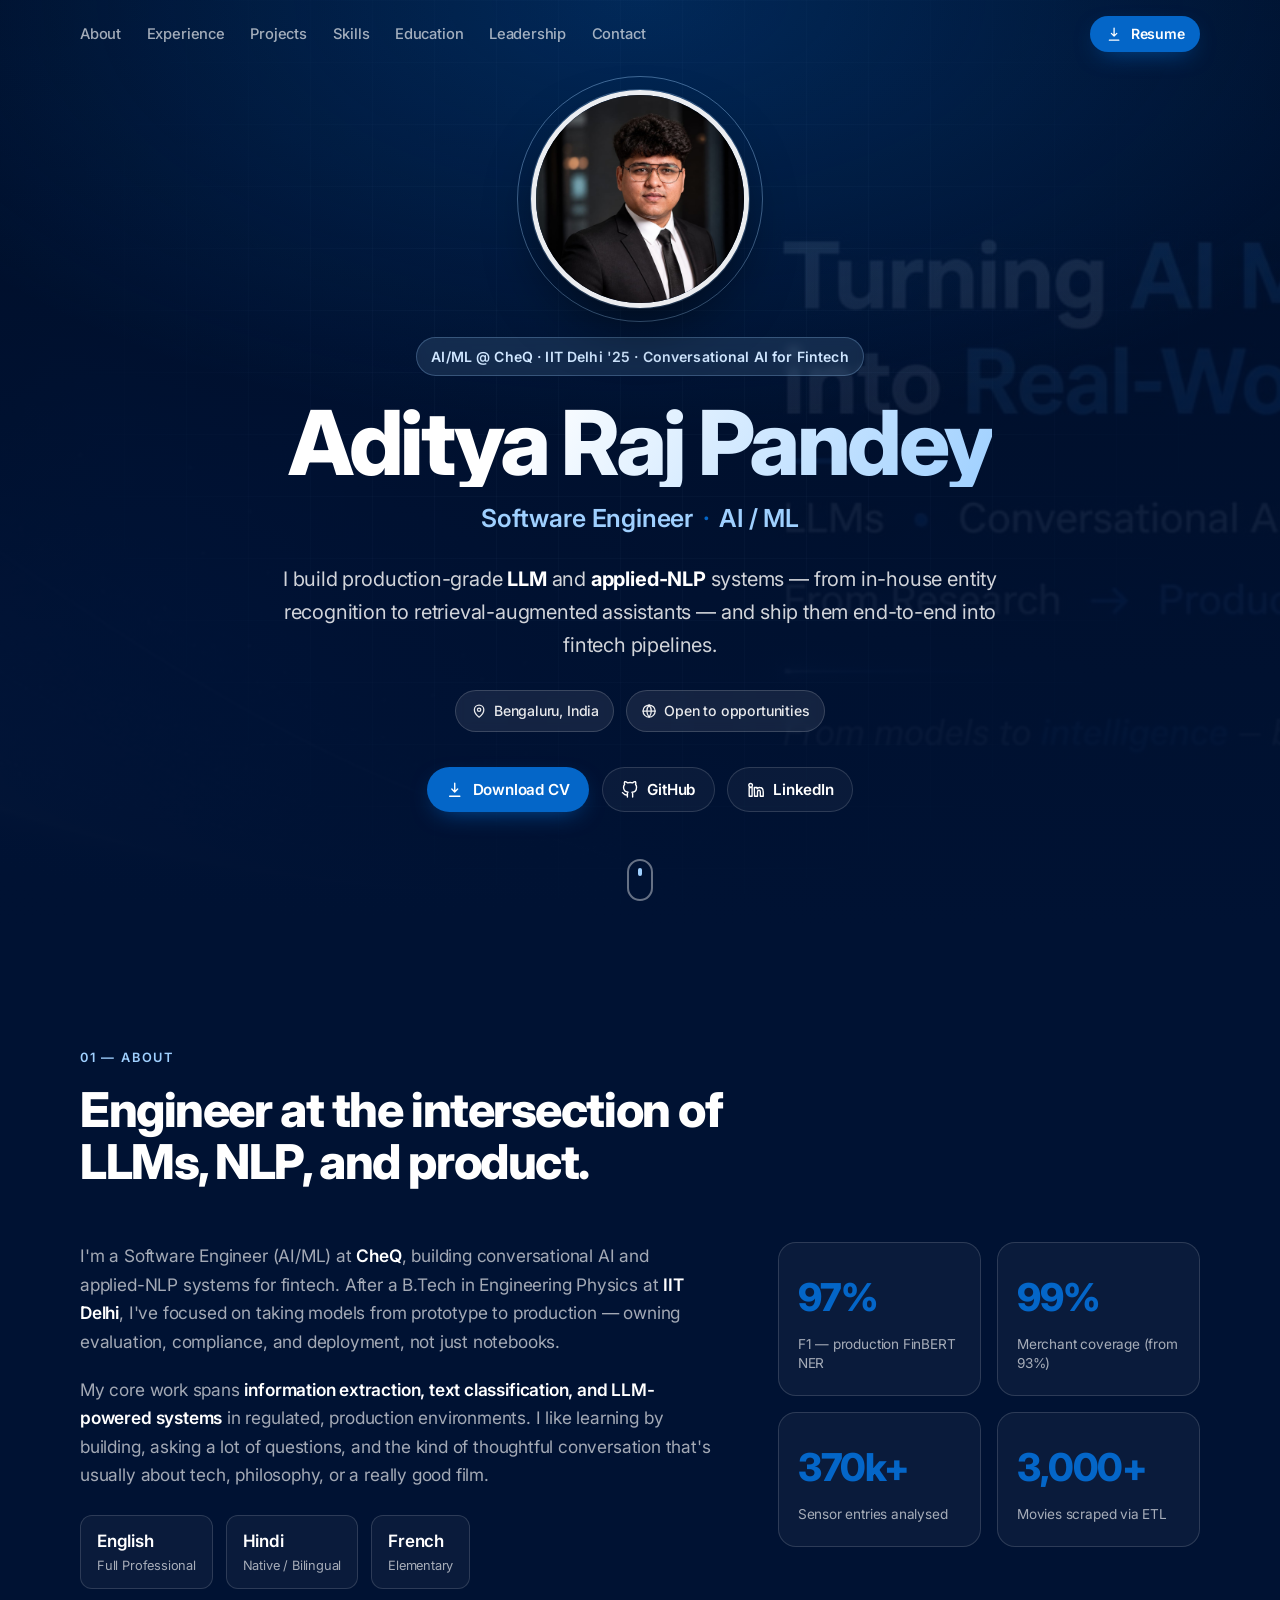
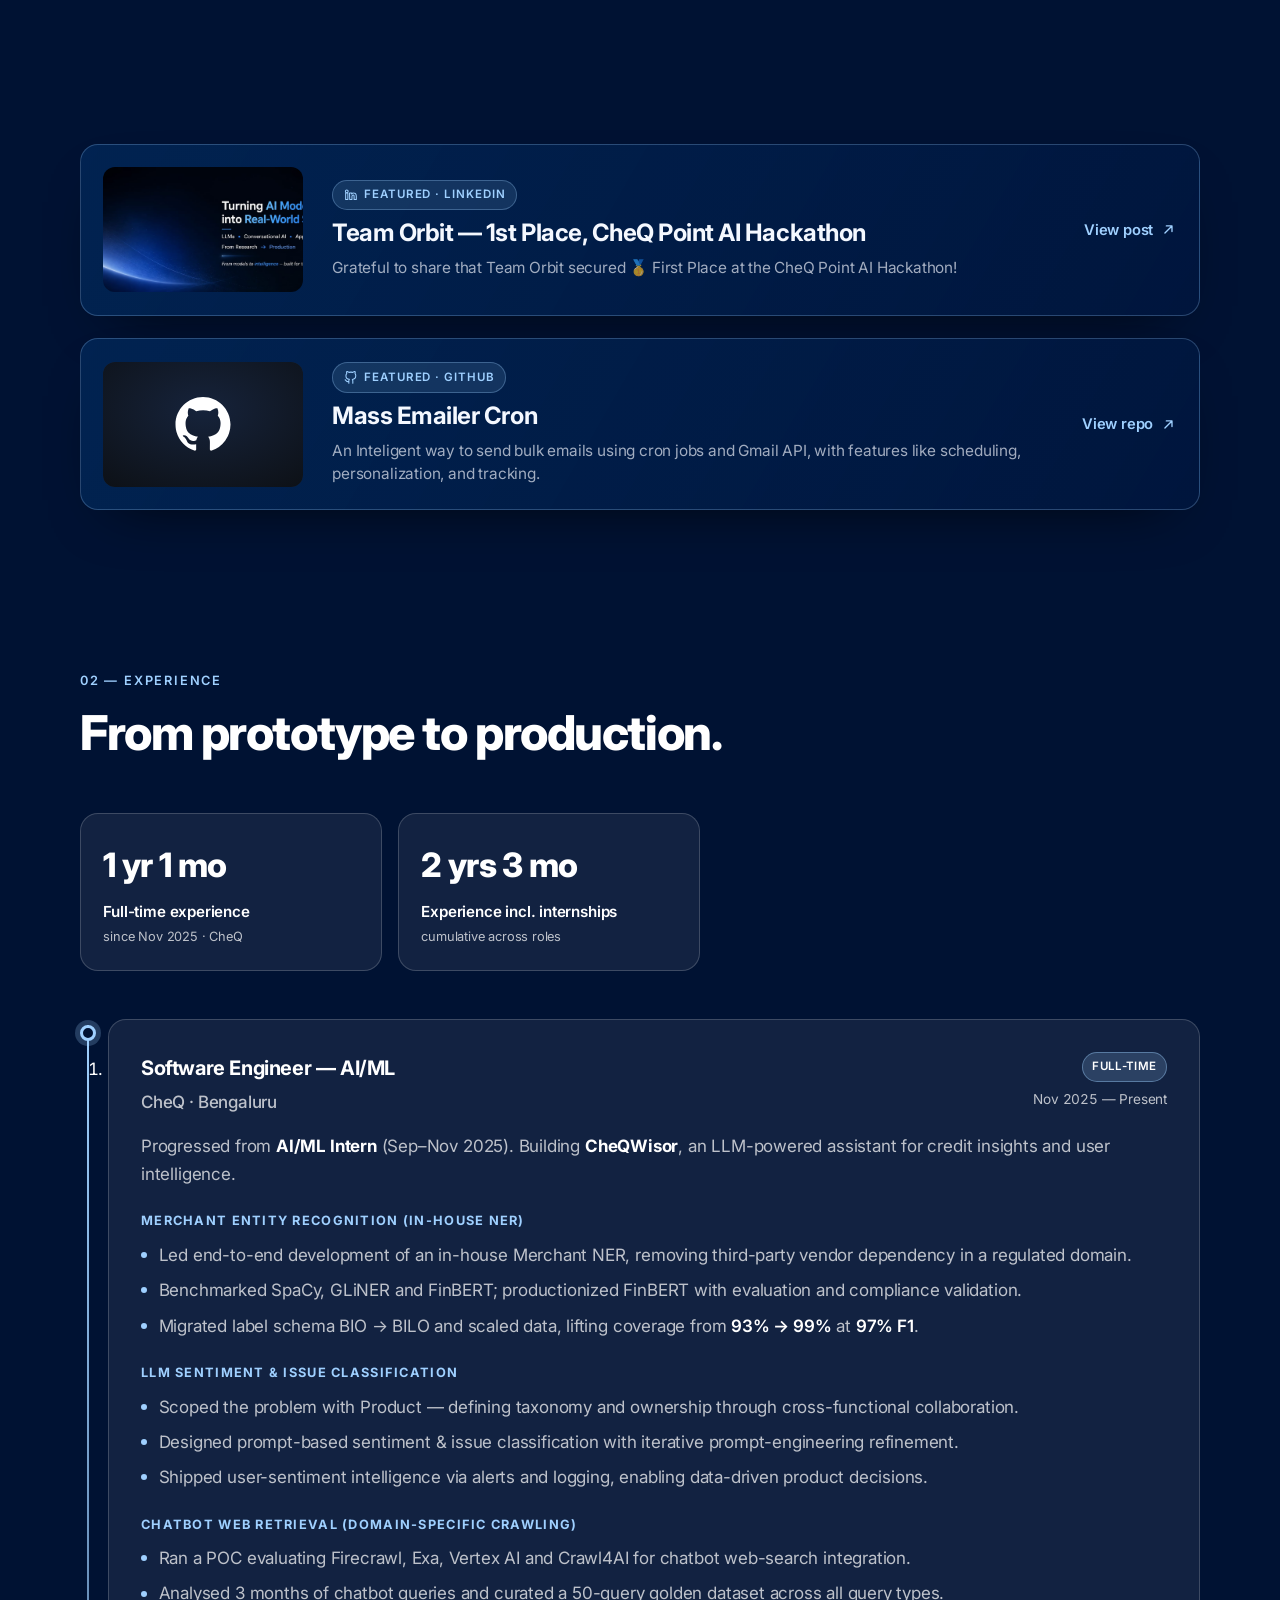
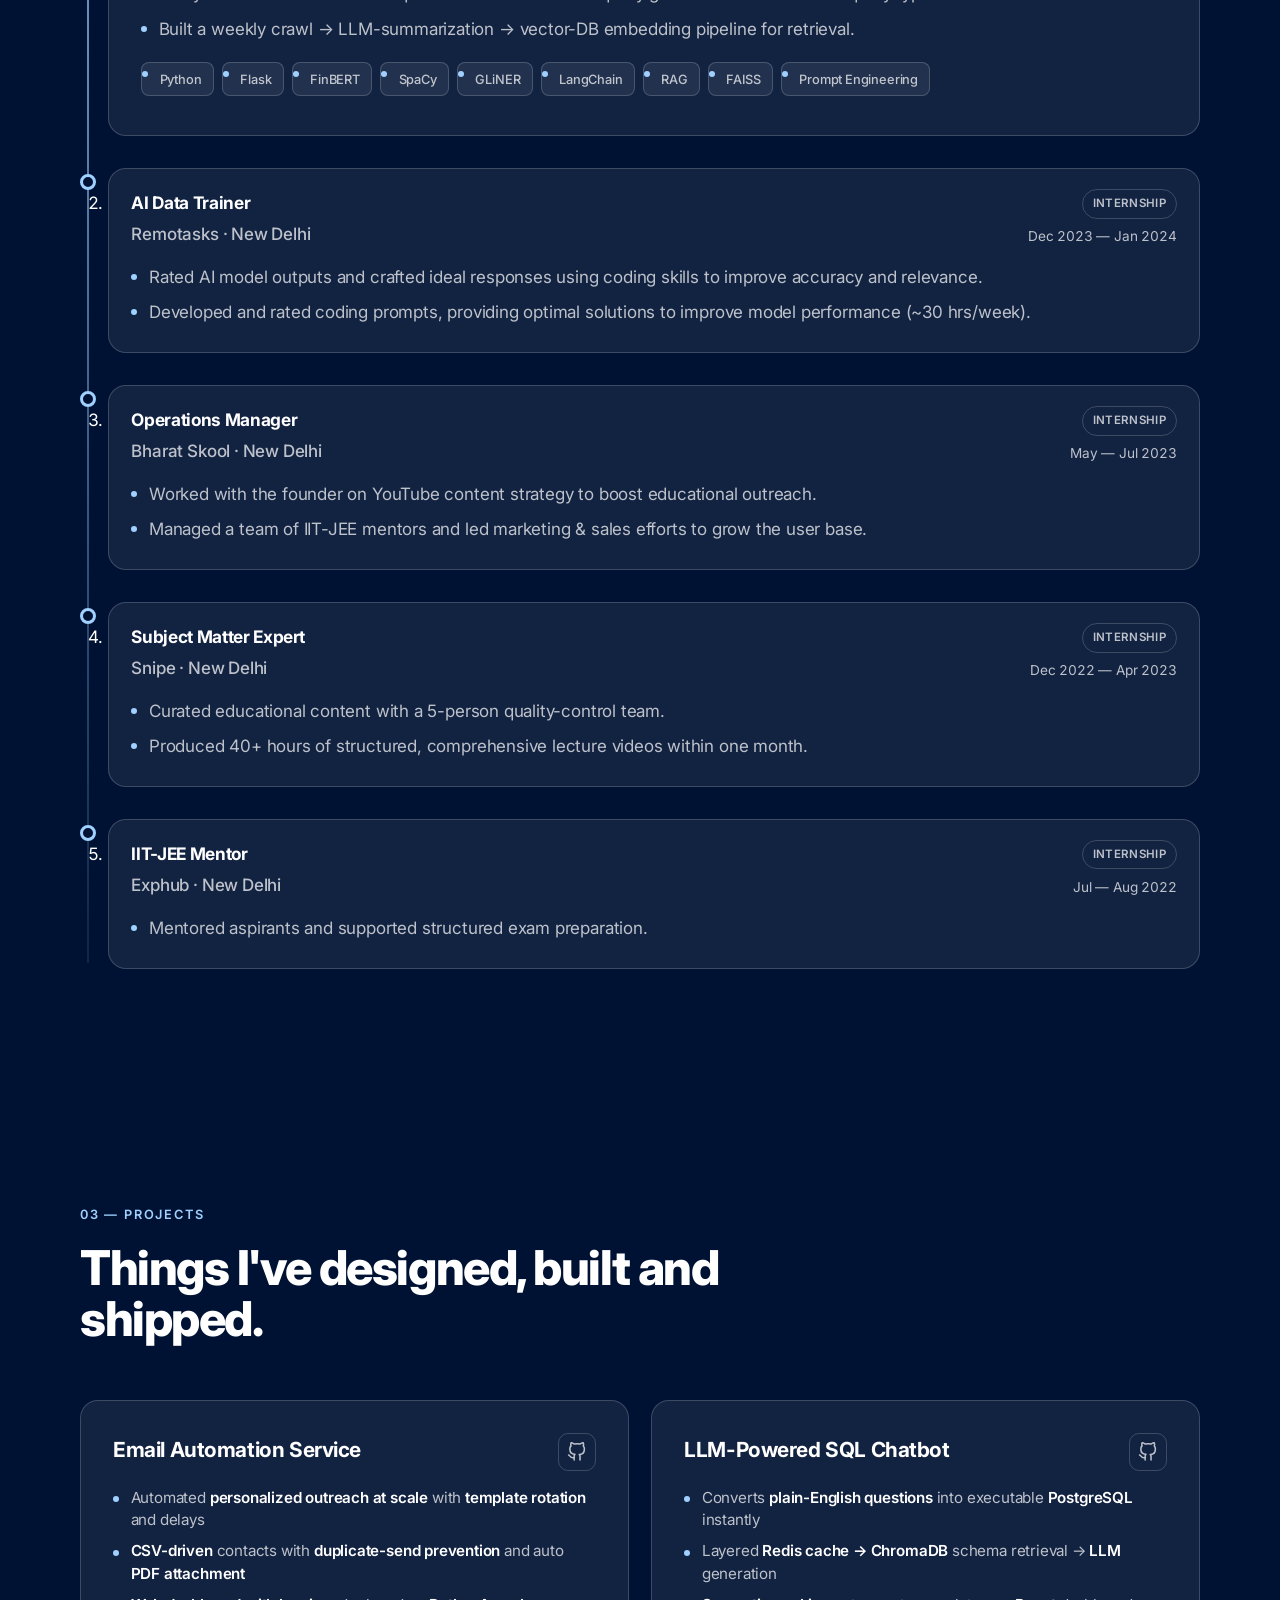
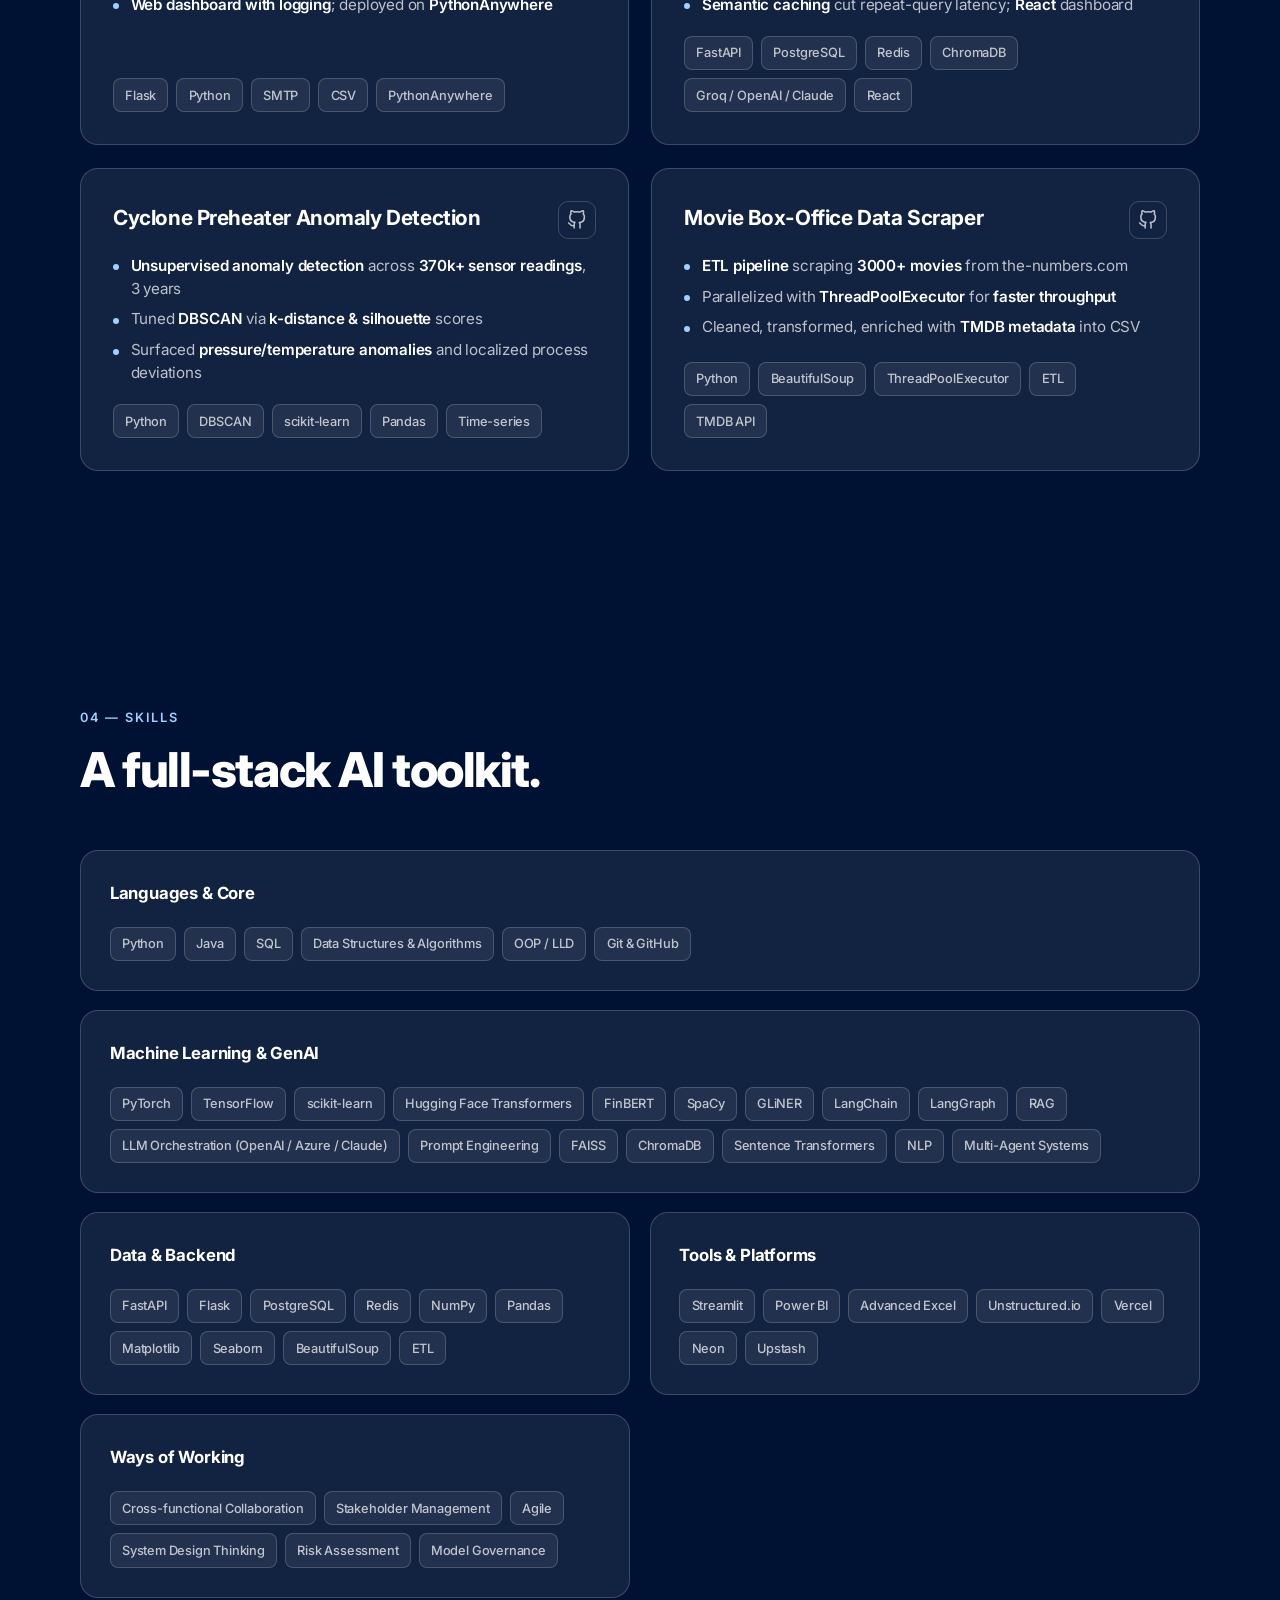
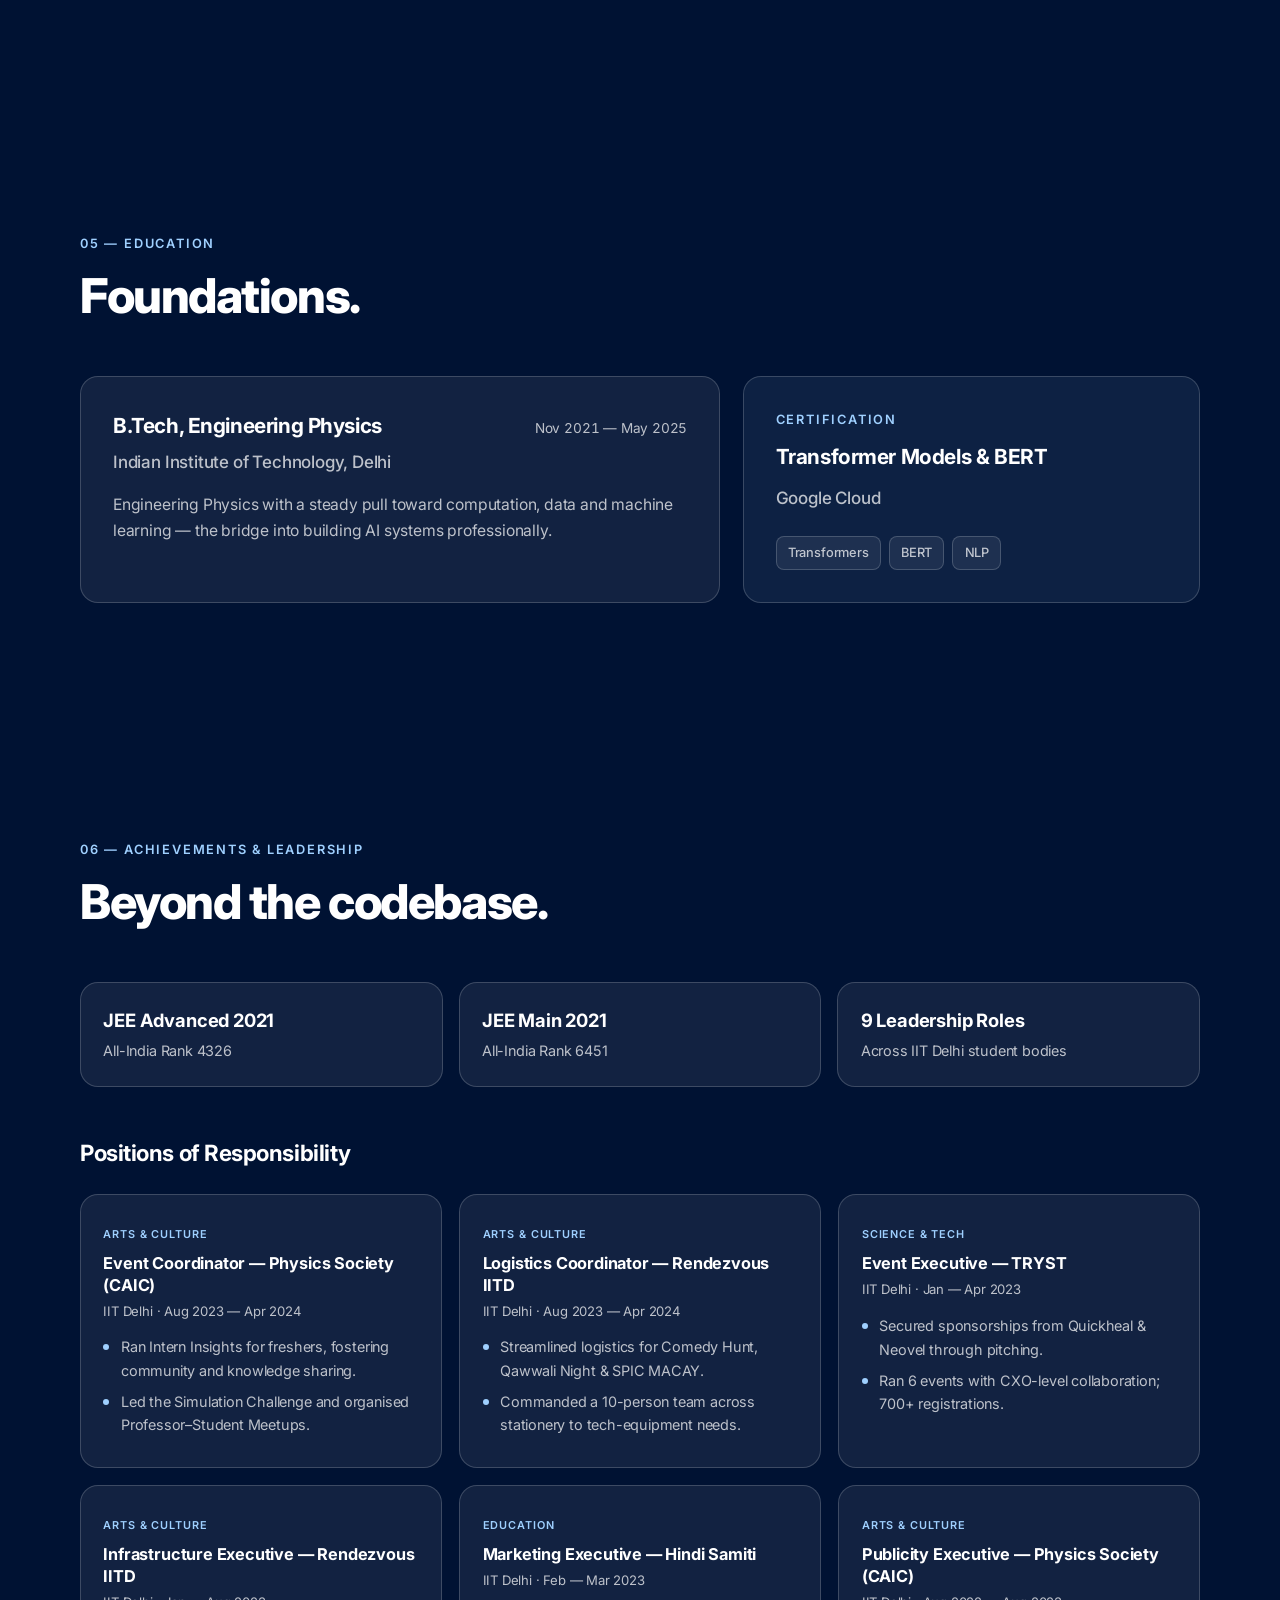
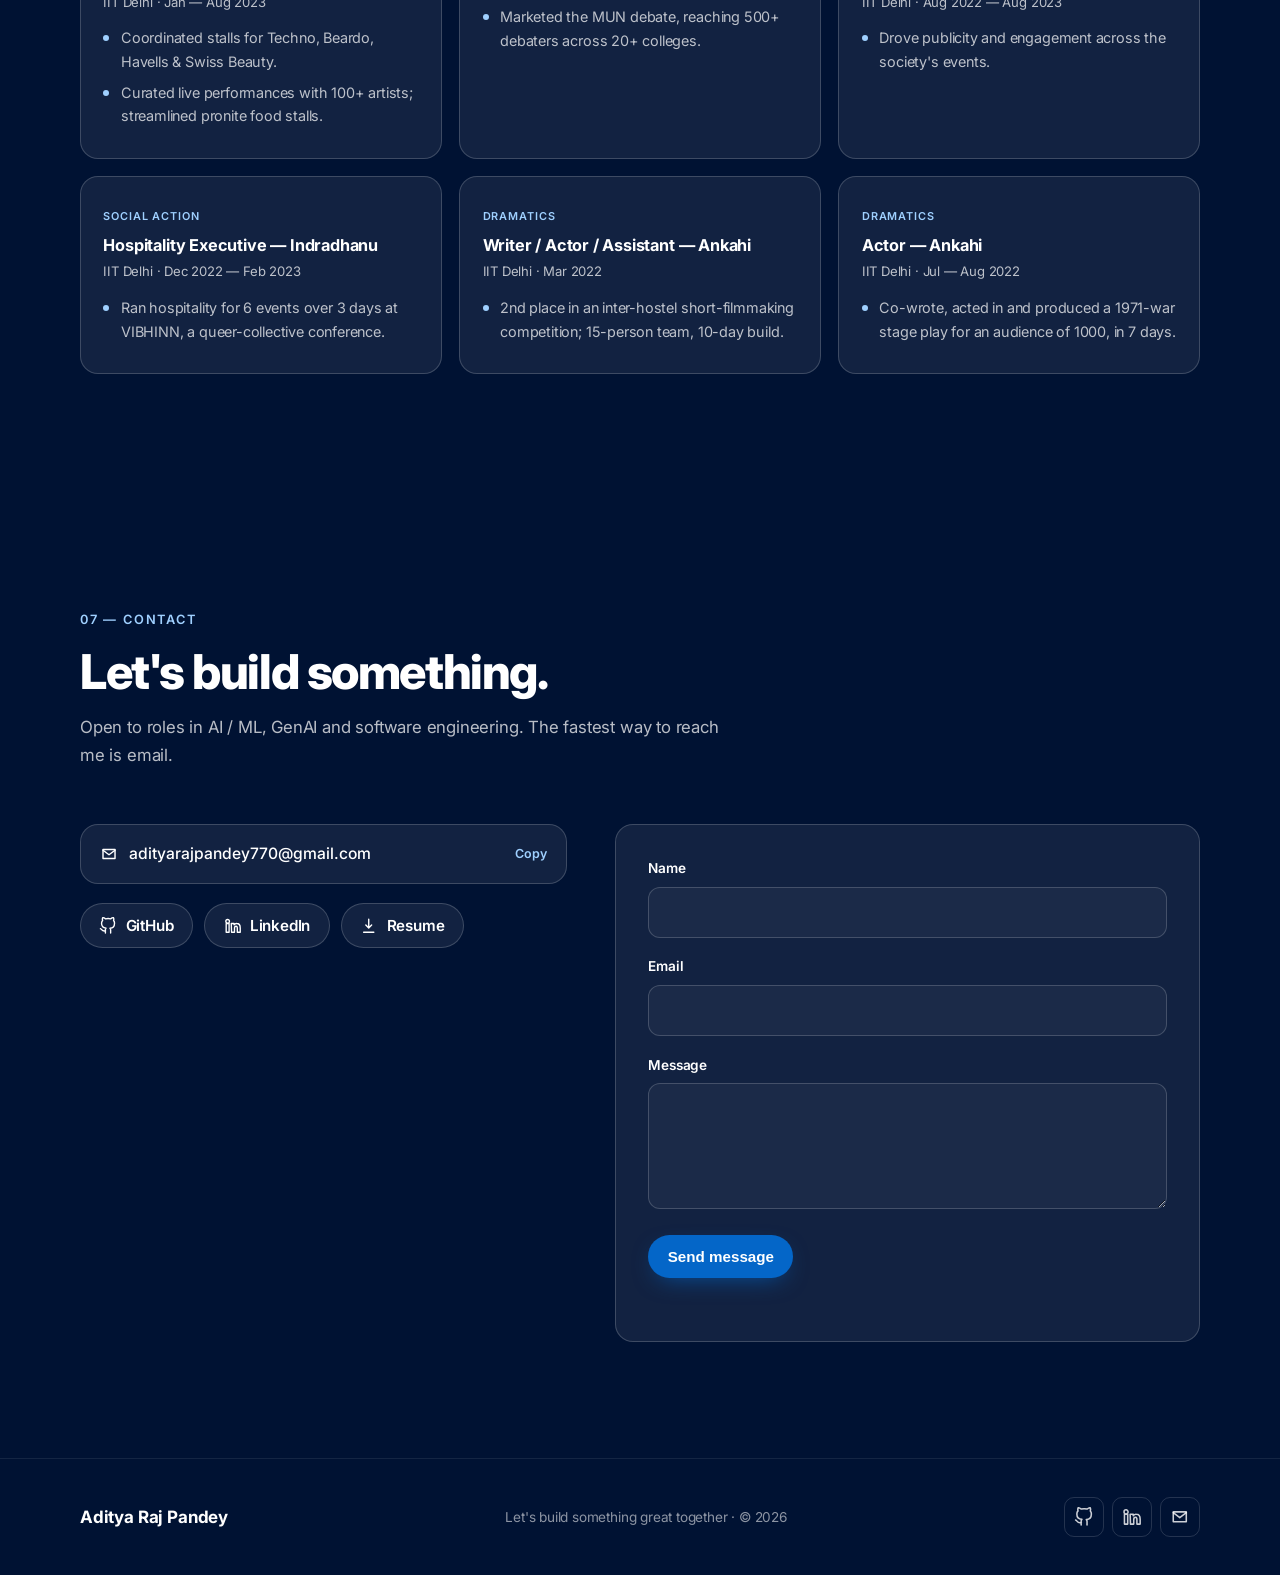
==== commit f96534e7: "Added featired section and imporved the project section" ====
--- a/index.html
+++ b/index.html
@@ -69,10 +69,6 @@
   <!-- Navbar -->
   <header class="nav" id="nav">
     <div class="nav__inner">
-      <a href="#home" class="nav__brand" aria-label="Aditya Raj Pandey — home">
-        <span class="nav__brand-mark">ARP</span>
-      </a>
-
       <nav class="nav__links" aria-label="Primary">
         <a href="#about">About</a>
         <a href="#experience">Experience</a>
@@ -373,11 +369,11 @@
                 </a>
               </div>
             </div>
-            <p class="project__desc">
-              A Flask service for personalized outreach at scale: template rotation, CSV-driven contact
-              management with duplicate-send prevention, automatic PDF attachment, configurable delays,
-              and a web dashboard with logging. Deployed on PythonAnywhere.
-            </p>
+            <ul class="project__points">
+              <li>Automated <strong>personalized outreach at scale</strong> with <strong>template rotation</strong> and delays</li>
+              <li><strong>CSV-driven</strong> contacts with <strong>duplicate-send prevention</strong> and auto <strong>PDF attachment</strong></li>
+              <li><strong>Web dashboard with logging</strong>; deployed on <strong>PythonAnywhere</strong></li>
+            </ul>
             <ul class="tags">
               <li>Flask</li><li>Python</li><li>SMTP</li><li>CSV</li><li>PythonAnywhere</li>
             </ul>
@@ -392,11 +388,11 @@
                 </a>
               </div>
             </div>
-            <p class="project__desc">
-              A natural-language → SQL assistant. Questions in plain English are translated to executable
-              PostgreSQL, run, and returned with formatted results. Layered flow: Redis cache → ChromaDB
-              semantic schema retrieval → LLM SQL generation → execution → cached response.
-            </p>
+            <ul class="project__points">
+              <li>Converts <strong>plain-English questions</strong> into executable <strong>PostgreSQL</strong> instantly</li>
+              <li>Layered <strong>Redis cache → ChromaDB</strong> schema retrieval → <strong>LLM</strong> generation</li>
+              <li><strong>Semantic caching</strong> cut repeat-query latency; <strong>React</strong> dashboard</li>
+            </ul>
             <ul class="tags">
               <li>FastAPI</li><li>PostgreSQL</li><li>Redis</li><li>ChromaDB</li><li>Groq / OpenAI / Claude</li><li>React</li>
             </ul>
@@ -411,11 +407,11 @@
                 </a>
               </div>
             </div>
-            <p class="project__desc">
-              Unsupervised anomaly detection on 370k+ high-frequency sensor readings spanning 3 years.
-              Applied Min-Max scaling, handled non-numeric values, and tuned DBSCAN via k-distance and
-              silhouette scores to surface pressure/temperature anomalies and localized deviations.
-            </p>
+            <ul class="project__points">
+              <li><strong>Unsupervised anomaly detection</strong> across <strong>370k+ sensor readings</strong>, 3 years</li>
+              <li>Tuned <strong>DBSCAN</strong> via <strong>k-distance &amp; silhouette</strong> scores</li>
+              <li>Surfaced <strong>pressure/temperature anomalies</strong> and localized process deviations</li>
+            </ul>
             <ul class="tags">
               <li>Python</li><li>DBSCAN</li><li>scikit-learn</li><li>Pandas</li><li>Time-series</li>
             </ul>
@@ -430,11 +426,11 @@
                 </a>
               </div>
             </div>
-            <p class="project__desc">
-              An ETL pipeline that scrapes box-office data for 3000+ movies from the-numbers.com using
-              BeautifulSoup, parallelised with ThreadPoolExecutor. Cleans, transforms and loads into CSV,
-              enriched with TMDB metadata.
-            </p>
+            <ul class="project__points">
+              <li><strong>ETL pipeline</strong> scraping <strong>3000+ movies</strong> from the-numbers.com</li>
+              <li>Parallelized with <strong>ThreadPoolExecutor</strong> for <strong>faster throughput</strong></li>
+              <li>Cleaned, transformed, enriched with <strong>TMDB metadata</strong> into CSV</li>
+            </ul>
             <ul class="tags">
               <li>Python</li><li>BeautifulSoup</li><li>ThreadPoolExecutor</li><li>ETL</li><li>TMDB API</li>
             </ul>
@@ -691,7 +687,7 @@
   <footer class="footer" data-bg="#001233" data-fg="#ffffff">
     <div class="container footer__inner">
       <p class="footer__name">Aditya Raj Pandey</p>
-      <p class="footer__note">Built with HTML, CSS &amp; vanilla JS · © <span id="year"></span></p>
+      <p class="footer__note">Let's build something great together · © <span id="year"></span></p>
       <div class="footer__socials">
         <a href="https://github.com/Aditya23770" target="_blank" rel="noopener" aria-label="GitHub">
           <svg class="ic" viewBox="0 0 24 24" aria-hidden="true"><path d="M9 19c-5 1.5-5-2.5-7-3m14 6v-3.9a3.4 3.4 0 0 0-.9-2.6c3-.3 6.2-1.5 6.2-6.7A5.2 5.2 0 0 0 20 4.8 4.9 4.9 0 0 0 19.9 1S18.7.6 16 2.5a13.4 13.4 0 0 0-7 0C6.3.6 5.1 1 5.1 1A4.9 4.9 0 0 0 5 4.8a5.2 5.2 0 0 0-1.5 3.7c0 5.2 3.2 6.4 6.2 6.7a3.4 3.4 0 0 0-.9 2.6V22"/></svg>
--- a/styles/main.css
+++ b/styles/main.css
@@ -120,11 +120,6 @@
   display: flex; align-items: center; justify-content: space-between;
   height: 68px;
 }
-.nav__brand-mark {
-  font-weight: 800; letter-spacing: .12em; font-size: 1.05rem;
-  border: 1.5px solid currentColor; padding: .3rem .5rem; border-radius: 10px;
-  color: var(--fg);
-}
 .nav__links { display: flex; gap: 1.6rem; }
 .nav__links a {
   font-size: .92rem; font-weight: 500; color: var(--muted);
@@ -278,6 +273,45 @@
 .counter__num { display: block; font-size: clamp(1.5rem, 3.5vw, 2.1rem); font-weight: 800; letter-spacing: -0.02em; color: var(--fg); }
 .counter__label { display: block; margin-top: .4rem; font-weight: 600; font-size: .95rem; }
 .counter__label small { display: block; font-weight: 400; color: var(--muted); font-size: .8rem; margin-top: .15rem; }
+
+/* ---------- Featured post (above Experience) ---------- */
+.featured { padding: clamp(1.5rem, 4vw, 2.5rem) 0; }
+.featured__list { display: flex; flex-direction: column; gap: clamp(1rem, 2vw, 1.4rem); }
+.featured-card {
+  --fc-muted: rgba(244, 248, 255, .66);
+  display: grid;
+  grid-template-columns: clamp(120px, 22vw, 200px) 1fr auto;
+  align-items: center; gap: clamp(1rem, 3vw, 1.8rem);
+  padding: clamp(1rem, 2.5vw, 1.4rem);
+  border-radius: var(--radius); color: #f4f8ff;
+  background: linear-gradient(120deg, rgba(4, 102, 200, .20), rgba(0, 24, 69, .55)), #001233;
+  border: 1px solid rgba(159, 208, 255, .26);
+  box-shadow: 0 24px 60px -34px rgba(0, 0, 0, .85);
+  transition: transform .35s var(--ease), border-color .35s var(--ease), box-shadow .35s var(--ease);
+}
+.featured-card:hover { transform: translateY(-4px); border-color: rgba(159, 208, 255, .55); box-shadow: 0 30px 70px -34px rgba(0, 0, 0, .9); }
+.featured-card__media { position: relative; overflow: hidden; border-radius: var(--radius-sm); aspect-ratio: 16 / 10; background: rgba(255, 255, 255, .05); }
+.featured-card__thumb { width: 100%; height: 100%; object-fit: cover; object-position: center; transition: transform .5s var(--ease); }
+.featured-card:hover .featured-card__thumb { transform: scale(1.05); }
+.featured-card__body { min-width: 0; display: flex; flex-direction: column; gap: .5rem; }
+.featured-card__badge {
+  display: inline-flex; align-items: center; gap: .45rem; align-self: flex-start;
+  font-size: .72rem; font-weight: 600; letter-spacing: .08em; text-transform: uppercase;
+  color: #9fd0ff; background: rgba(159, 208, 255, .12); border: 1px solid rgba(159, 208, 255, .3);
+  padding: .3rem .65rem; border-radius: 999px;
+}
+.featured-card__title { font-size: clamp(1.15rem, 2.6vw, 1.5rem); font-weight: 700; line-height: 1.25; letter-spacing: -0.02em; }
+.featured-card__excerpt {
+  color: var(--fc-muted); font-size: .96rem; line-height: 1.55;
+  display: -webkit-box; -webkit-line-clamp: 2; -webkit-box-orient: vertical; overflow: hidden;
+}
+.featured-card__cta { display: inline-flex; align-items: center; gap: .4rem; white-space: nowrap; font-weight: 600; font-size: .92rem; color: #9fd0ff; transition: transform .25s var(--ease); }
+.featured-card:hover .featured-card__cta { transform: translateX(3px); }
+@media (max-width: 720px) {
+  .featured-card { grid-template-columns: 1fr; }
+  .featured-card__media { aspect-ratio: 16 / 9; }
+  .featured-card__cta { justify-self: flex-start; }
+}
 
 /* ---------- Timeline ---------- */
 .timeline { position: relative; padding-left: 28px; }
@@ -344,6 +378,10 @@
 .project__links a { width: 38px; height: 38px; display: grid; place-items: center; border-radius: 10px; border: 1px solid var(--hair); color: var(--muted); transition: color .2s, border-color .2s, transform .2s; }
 .project__links a:hover { color: var(--fg); border-color: var(--accent); transform: translateY(-2px); }
 .project__desc { margin-top: 1rem; color: var(--muted); font-size: .98rem; flex: 1; }
+.project__points { margin-top: 1rem; flex: 1; display: flex; flex-direction: column; gap: .5rem; }
+.project__points li { position: relative; padding-left: 1.1rem; color: var(--muted); font-size: .95rem; line-height: 1.5; }
+.project__points li::before { content: ""; position: absolute; left: 0; top: .62em; width: 6px; height: 6px; border-radius: 50%; background: var(--accent); }
+.project__points li strong { color: var(--fg); font-weight: 600; }
 .project__badge {
   align-self: flex-start; margin-top: 1rem; font-size: .72rem; font-weight: 600; letter-spacing: .05em;
   text-transform: uppercase; color: #6fffa9; background: rgba(60, 255, 150, .1);
@@ -443,6 +481,7 @@
    ========================================================= */
 @media (max-width: 880px) {
   .nav__links { display: none; }
+  .nav__inner { justify-content: flex-end; }
   .nav__toggle { display: inline-flex; }
   .nav__mobile {
     display: flex; flex-direction: column; gap: .25rem; padding: 1rem 1.25rem 1.5rem;
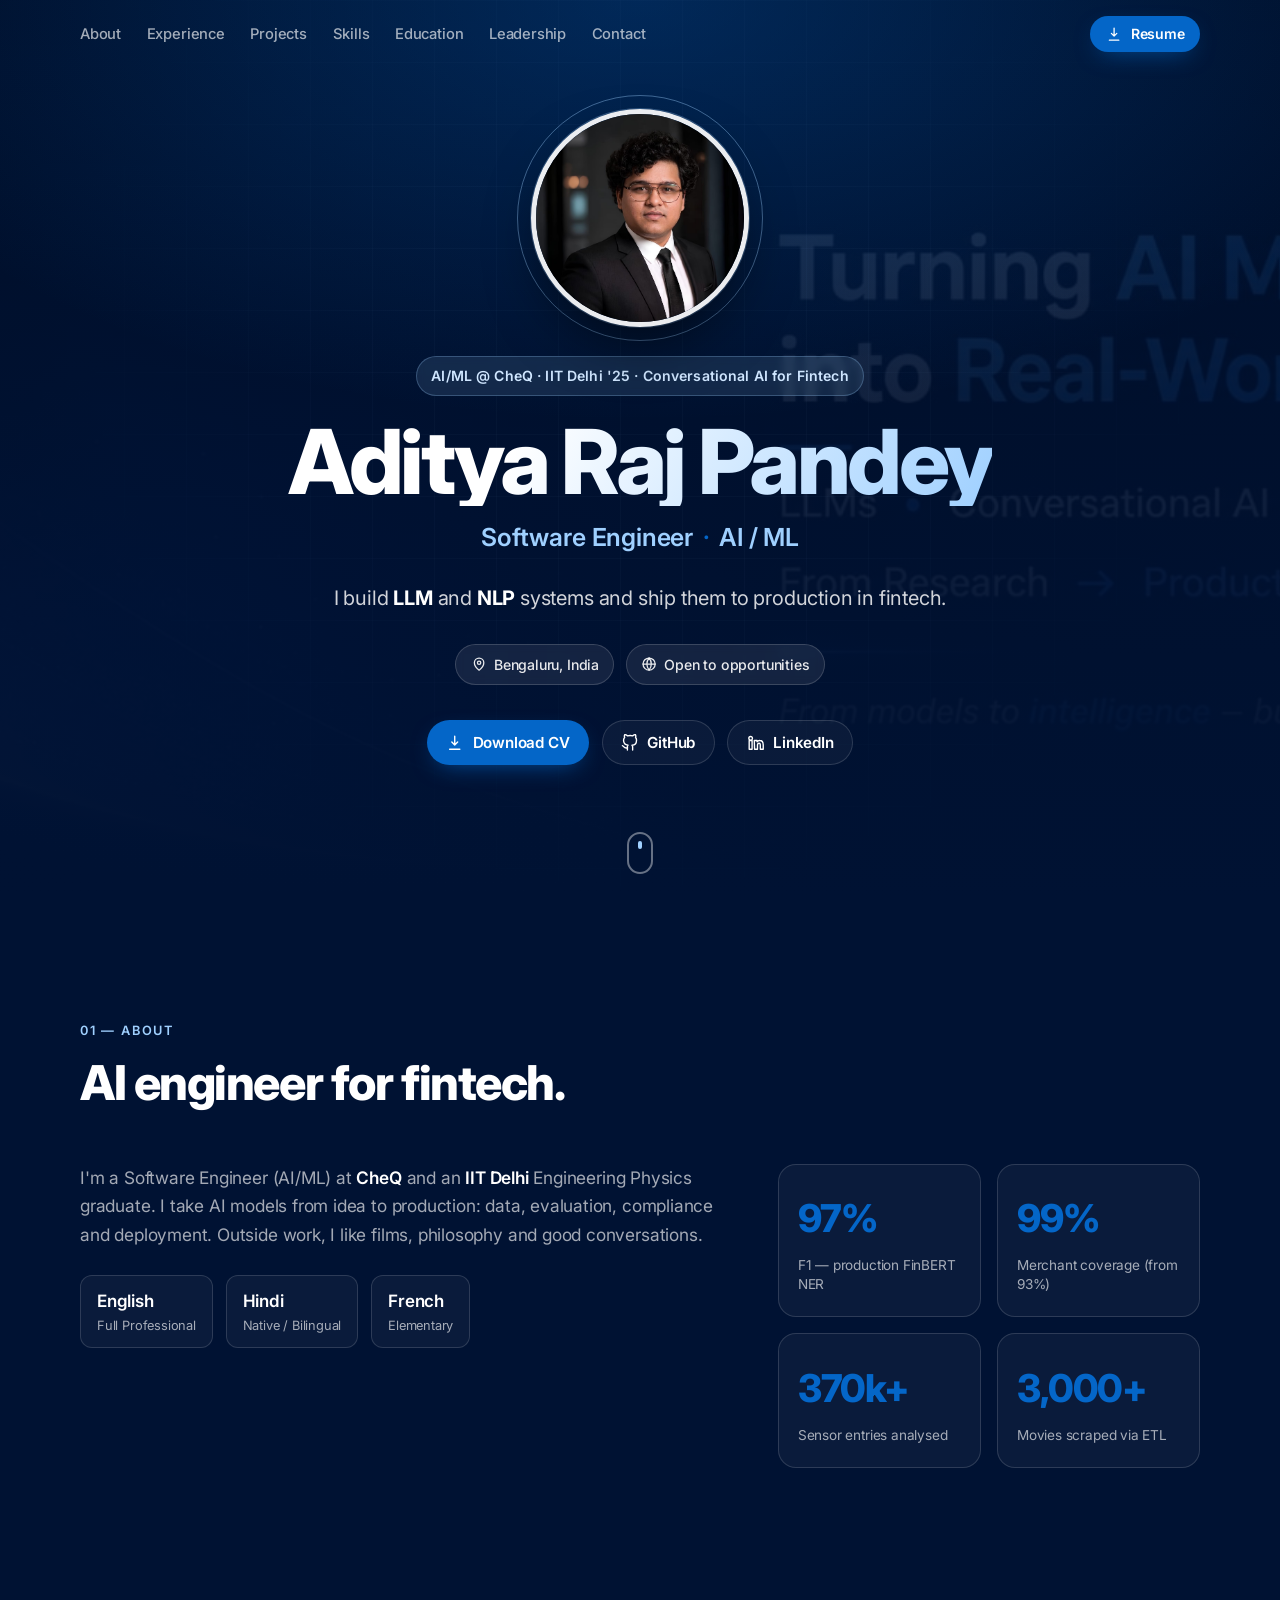
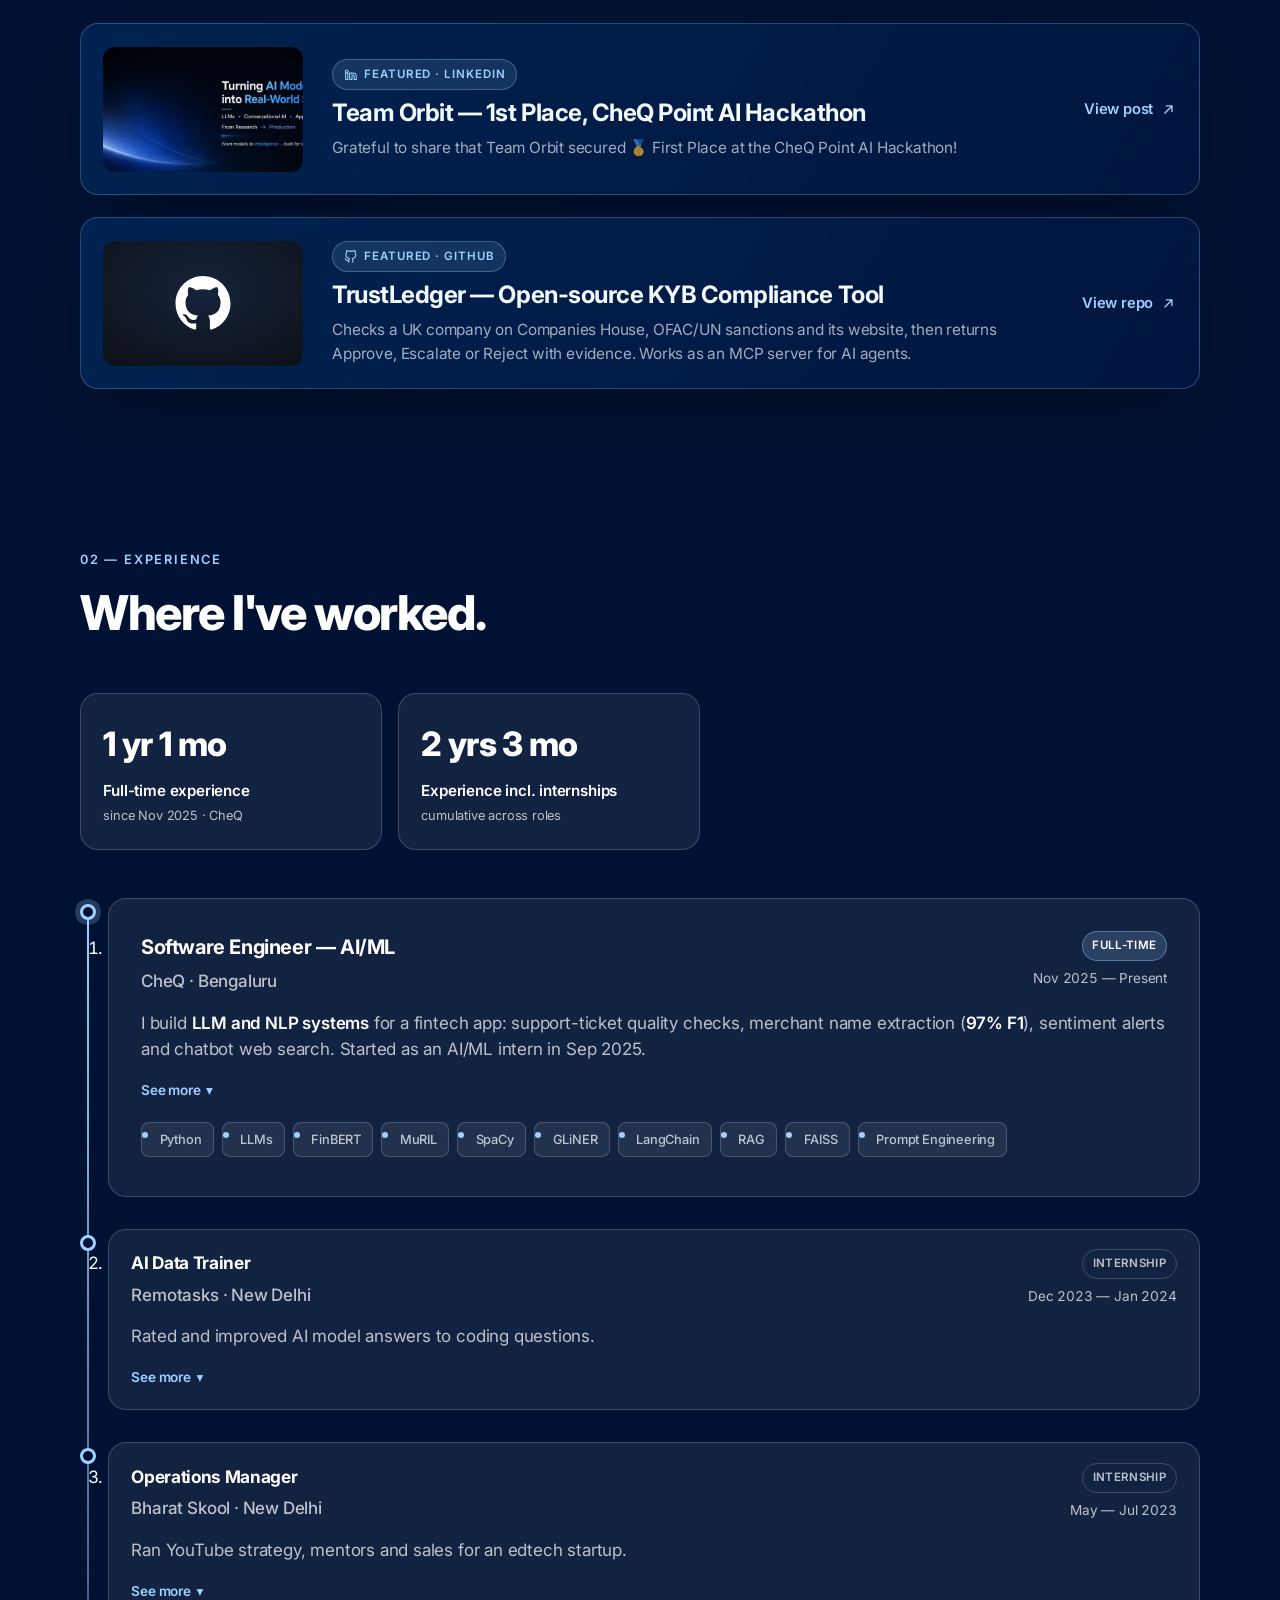
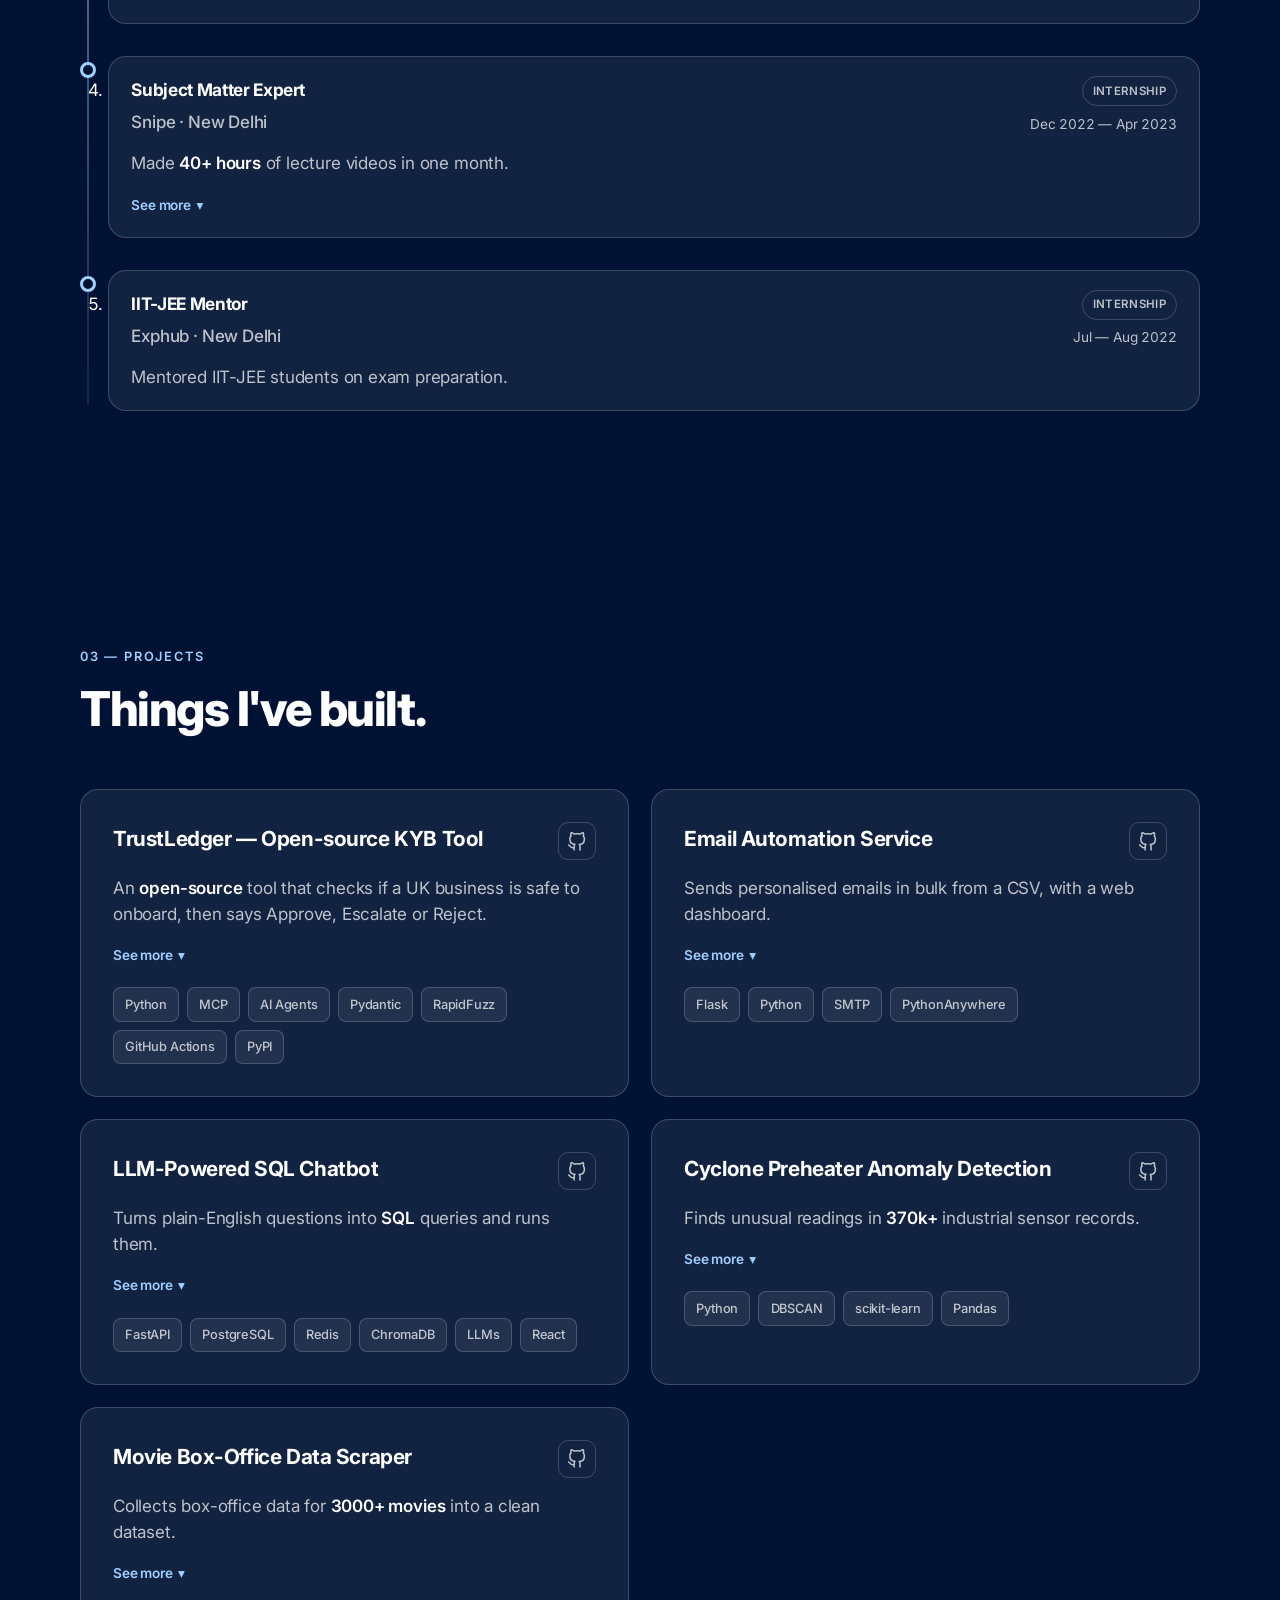
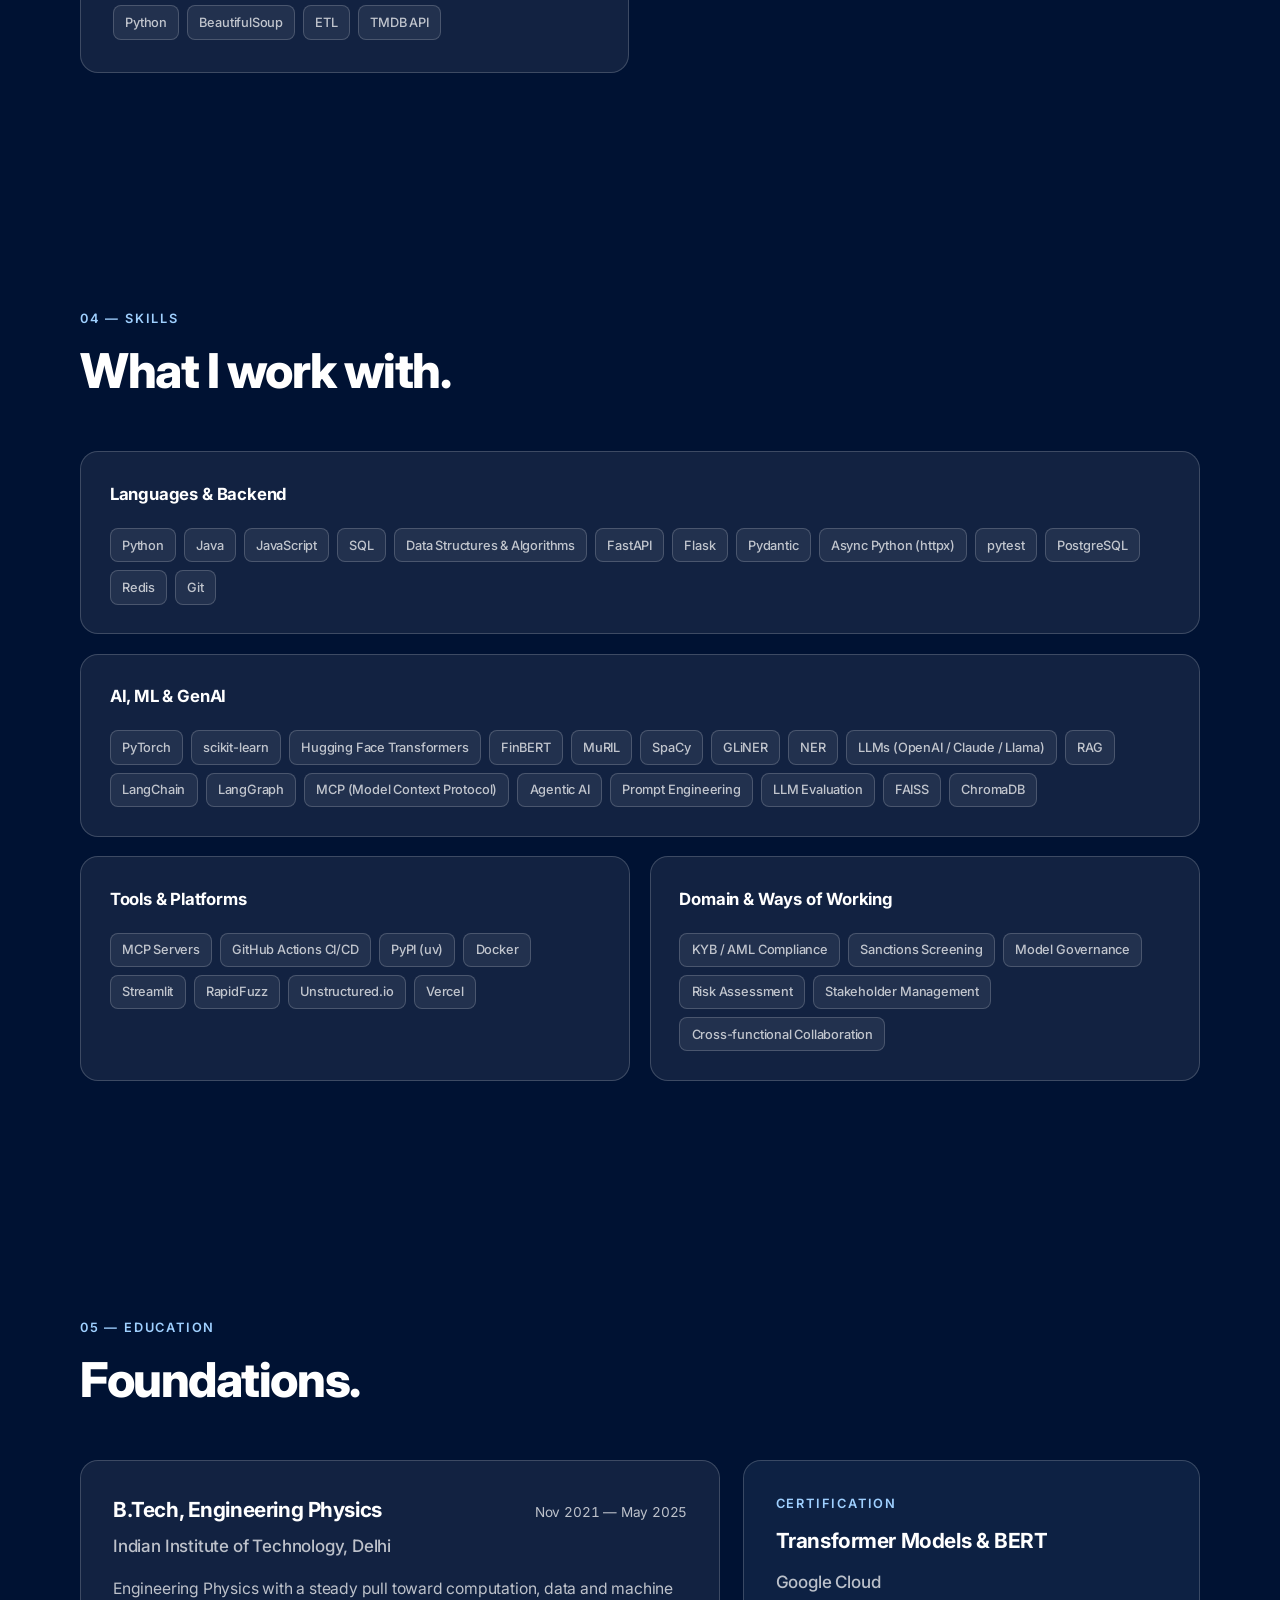
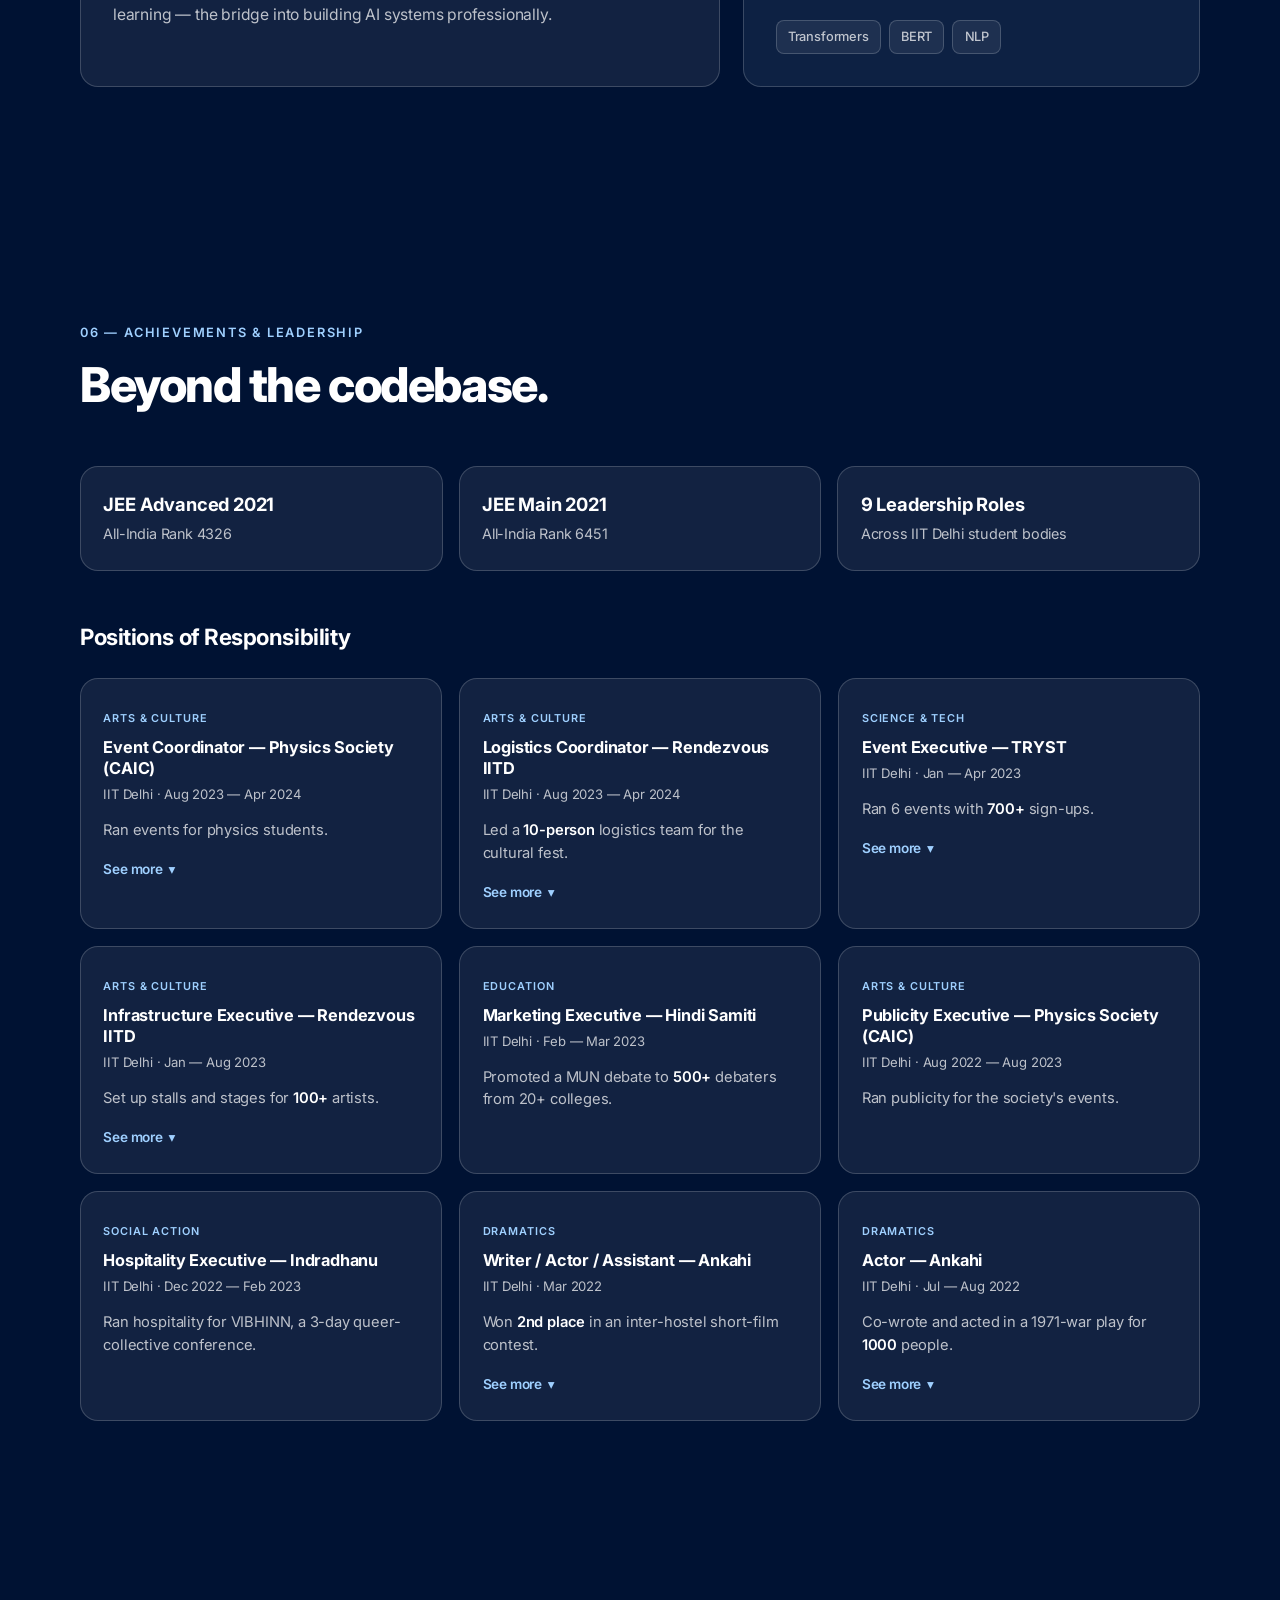
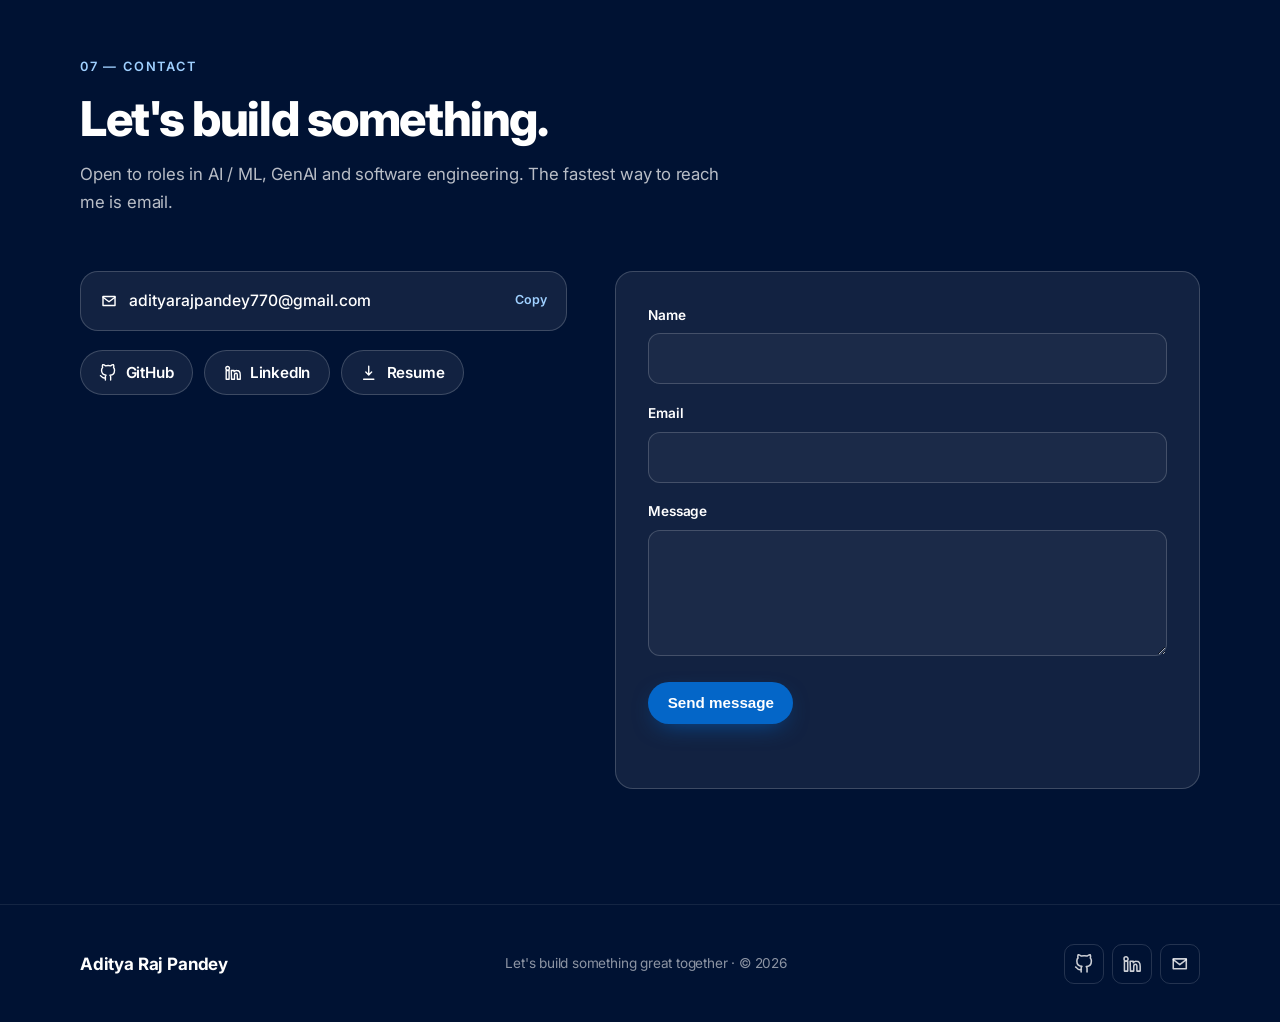
==== commit 5f669e3a: "[Resume Update]" ====
--- a/index.html
+++ b/index.html
@@ -121,8 +121,7 @@
         <h1 class="hero__title">Aditya Raj Pandey</h1>
         <p class="hero__role">Software Engineer<span class="dot">·</span>AI / ML</p>
         <p class="hero__lede">
-          I build production-grade <strong>LLM</strong> and <strong>applied-NLP</strong> systems —
-          from in-house entity recognition to retrieval-augmented assistants — and ship them end-to-end into fintech pipelines.
+          I build <strong>LLM</strong> and <strong>NLP</strong> systems and ship them to production in fintech.
         </p>
         <div class="hero__meta">
           <span class="chip"><svg class="ic" viewBox="0 0 24 24" aria-hidden="true"><path d="M12 21s-7-5.2-7-11a7 7 0 0 1 14 0c0 5.8-7 11-7 11Z"/><circle cx="12" cy="10" r="2.5"/></svg> Bengaluru, India</span>
@@ -153,20 +152,15 @@
       <div class="container">
         <header class="section__head reveal">
           <span class="section__kicker">01 — About</span>
-          <h2 class="section__title">Engineer at the intersection of LLMs, NLP, and product.</h2>
+          <h2 class="section__title">AI engineer for fintech.</h2>
         </header>
 
         <div class="about__grid">
           <div class="about__bio reveal">
             <p>
-              I'm a Software Engineer (AI/ML) at <strong>CheQ</strong>, building conversational AI and applied-NLP
-              systems for fintech. After a B.Tech in Engineering Physics at <strong>IIT Delhi</strong>, I've focused on
-              taking models from prototype to production — owning evaluation, compliance, and deployment, not just notebooks.
-            </p>
-            <p>
-              My core work spans <strong>information extraction, text classification, and LLM-powered systems</strong> in
-              regulated, production environments. I like learning by building, asking a lot of questions, and the kind of
-              thoughtful conversation that's usually about tech, philosophy, or a really good film.
+              I'm a Software Engineer (AI/ML) at <strong>CheQ</strong> and an <strong>IIT Delhi</strong> Engineering Physics graduate.
+              I take AI models from idea to production: data, evaluation, compliance and deployment.
+              Outside work, I like films, philosophy and good conversations.
             </p>
             <ul class="about__langs" aria-label="Languages">
               <li><span>English</span><small>Full Professional</small></li>
@@ -202,7 +196,7 @@
       <div class="container">
         <header class="section__head reveal">
           <span class="section__kicker">02 — Experience</span>
-          <h2 class="section__title">From prototype to production.</h2>
+          <h2 class="section__title">Where I've worked.</h2>
         </header>
 
         <!-- Running counters -->
@@ -231,41 +225,9 @@
                   <span class="exp-card__dates">Nov 2025 — Present</span>
                 </div>
               </div>
-              <p class="exp-card__note">
-                Progressed from <strong>AI/ML Intern</strong> (Sep–Nov 2025). Building <strong>CheQWisor</strong>,
-                an LLM-powered assistant for credit insights and user intelligence.
-              </p>
-
-              <div class="exp-card__block">
-                <h4>Merchant Entity Recognition (in-house NER)</h4>
-                <ul>
-                  <li>Led end-to-end development of an in-house Merchant NER, removing third-party vendor dependency in a regulated domain.</li>
-                  <li>Benchmarked SpaCy, GLiNER and FinBERT; productionized FinBERT with evaluation and compliance validation.</li>
-                  <li>Migrated label schema BIO → BILO and scaled data, lifting coverage from <strong>93% → 99%</strong> at <strong>97% F1</strong>.</li>
-                </ul>
-              </div>
-
-              <div class="exp-card__block">
-                <h4>LLM Sentiment & Issue Classification</h4>
-                <ul>
-                  <li>Scoped the problem with Product — defining taxonomy and ownership through cross-functional collaboration.</li>
-                  <li>Designed prompt-based sentiment & issue classification with iterative prompt-engineering refinement.</li>
-                  <li>Shipped user-sentiment intelligence via alerts and logging, enabling data-driven product decisions.</li>
-                </ul>
-              </div>
-
-              <div class="exp-card__block">
-                <h4>Chatbot Web Retrieval (domain-specific crawling)</h4>
-                <ul>
-                  <li>Ran a POC evaluating Firecrawl, Exa, Vertex AI and Crawl4AI for chatbot web-search integration.</li>
-                  <li>Analysed 3 months of chatbot queries and curated a 50-query golden dataset across all query types.</li>
-                  <li>Built a weekly crawl → LLM-summarization → vector-DB embedding pipeline for retrieval.</li>
-                </ul>
-              </div>
-
-              <ul class="tags">
-                <li>Python</li><li>Flask</li><li>FinBERT</li><li>SpaCy</li><li>GLiNER</li><li>LangChain</li><li>RAG</li><li>FAISS</li><li>Prompt Engineering</li>
-              </ul>
+              <p class="summary">I build <strong>LLM and NLP systems</strong> for a fintech app: support-ticket quality checks, merchant name extraction (<strong>97% F1</strong>), sentiment alerts and chatbot web search. Started as an AI/ML intern in Sep 2025.</p>
+              <details class="more"><summary><span class="more__open">See more</span><span class="more__close">See less</span></summary><div class="exp-card__block"><h4>CX Quality Evaluation (LLM ticket audit)</h4><ul><li>Built a pipeline that scores support tickets on <strong>14+ quality checks</strong>.</li><li>Fine-tuned a multilingual <strong>BERT (MuRIL)</strong> model to find intent, sentiment and risk in tickets.</li><li>Used an <strong>LLM</strong> to check whether agents followed the SOP and kept the right tone.</li></ul></div><div class="exp-card__block"><h4>Merchant name extraction (in-house NER)</h4><ul><li>Built an in-house <strong>NER model</strong> that reads merchant names from bank transactions, replacing a paid vendor.</li><li>Compared SpaCy, GLiNER and FinBERT; shipped <strong>FinBERT</strong> after evaluation and compliance checks.</li><li>Raised merchant coverage from <strong>93% to 99%</strong> at <strong>97% F1</strong>.</li></ul></div><div class="exp-card__block"><h4>LLM sentiment &amp; issue classification</h4><ul><li>Defined the issue categories with the Product team.</li><li>Built an <strong>LLM</strong> classifier that tags each user query by sentiment and issue.</li><li>Alerts show Product which issues are rising.</li></ul></div><div class="exp-card__block"><h4>Chatbot web search</h4><ul><li>Compared Firecrawl, Exa, Vertex AI and Crawl4AI for chatbot web search.</li><li>Built a <strong>50-query test set</strong> from 3 months of real chatbot questions.</li><li>Built a weekly pipeline: crawl → <strong>LLM summary</strong> → <strong>vector database</strong>.</li></ul></div></details>
+              <ul class="tags"><li>Python</li><li>LLMs</li><li>FinBERT</li><li>MuRIL</li><li>SpaCy</li><li>GLiNER</li><li>LangChain</li><li>RAG</li><li>FAISS</li><li>Prompt Engineering</li></ul>
             </div>
           </li>
 
@@ -282,10 +244,8 @@
                   <span class="exp-card__dates">Dec 2023 — Jan 2024</span>
                 </div>
               </div>
-              <ul>
-                <li>Rated AI model outputs and crafted ideal responses using coding skills to improve accuracy and relevance.</li>
-                <li>Developed and rated coding prompts, providing optimal solutions to improve model performance (~30 hrs/week).</li>
-              </ul>
+              <p class="summary">Rated and improved AI model answers to coding questions.</p>
+              <details class="more"><summary><span class="more__open">See more</span><span class="more__close">See less</span></summary><ul><li>Wrote ideal answers to coding prompts to train the model.</li><li>Rated model outputs for accuracy, about 30 hours a week.</li></ul></details>
             </div>
           </li>
 
@@ -302,10 +262,8 @@
                   <span class="exp-card__dates">May — Jul 2023</span>
                 </div>
               </div>
-              <ul>
-                <li>Worked with the founder on YouTube content strategy to boost educational outreach.</li>
-                <li>Managed a team of IIT-JEE mentors and led marketing &amp; sales efforts to grow the user base.</li>
-              </ul>
+              <p class="summary">Ran YouTube strategy, mentors and sales for an edtech startup.</p>
+              <details class="more"><summary><span class="more__open">See more</span><span class="more__close">See less</span></summary><ul><li>Planned YouTube content with the founder.</li><li>Managed a team of IIT-JEE mentors and led marketing and sales.</li></ul></details>
             </div>
           </li>
 
@@ -322,10 +280,8 @@
                   <span class="exp-card__dates">Dec 2022 — Apr 2023</span>
                 </div>
               </div>
-              <ul>
-                <li>Curated educational content with a 5-person quality-control team.</li>
-                <li>Produced 40+ hours of structured, comprehensive lecture videos within one month.</li>
-              </ul>
+              <p class="summary">Made <strong>40+ hours</strong> of lecture videos in one month.</p>
+              <details class="more"><summary><span class="more__open">See more</span><span class="more__close">See less</span></summary><ul><li>Worked with a 5-person quality team to review the content.</li></ul></details>
             </div>
           </li>
 
@@ -342,9 +298,8 @@
                   <span class="exp-card__dates">Jul — Aug 2022</span>
                 </div>
               </div>
-              <ul>
-                <li>Mentored aspirants and supported structured exam preparation.</li>
-              </ul>
+              <p class="summary">Mentored IIT-JEE students on exam preparation.</p>
+              
             </div>
           </li>
         </ol>
@@ -356,10 +311,25 @@
       <div class="container">
         <header class="section__head reveal">
           <span class="section__kicker">03 — Projects</span>
-          <h2 class="section__title">Things I've designed, built and shipped.</h2>
+          <h2 class="section__title">Things I've built.</h2>
         </header>
 
         <div class="projects">
+
+          <article class="project reveal">
+            <div class="project__head">
+              <h3 class="project__title">TrustLedger — Open-source KYB Tool</h3>
+              <div class="project__links">
+                <a href="https://github.com/Aditya23770/kyb-tool-mcp" target="_blank" rel="noopener" aria-label="GitHub repository">
+                  <svg class="ic" viewBox="0 0 24 24" aria-hidden="true"><path d="M9 19c-5 1.5-5-2.5-7-3m14 6v-3.9a3.4 3.4 0 0 0-.9-2.6c3-.3 6.2-1.5 6.2-6.7A5.2 5.2 0 0 0 20 4.8 4.9 4.9 0 0 0 19.9 1S18.7.6 16 2.5a13.4 13.4 0 0 0-7 0C6.3.6 5.1 1 5.1 1A4.9 4.9 0 0 0 5 4.8a5.2 5.2 0 0 0-1.5 3.7c0 5.2 3.2 6.4 6.2 6.7a3.4 3.4 0 0 0-.9 2.6V22"/></svg>
+                </a>
+              </div>
+            </div>
+            <p class="summary">An <strong>open-source</strong> tool that checks if a UK business is safe to onboard, then says Approve, Escalate or Reject.</p>
+            <details class="more"><summary><span class="more__open">See more</span><span class="more__close">See less</span></summary><ul><li>Checks <strong>Companies House</strong>, <strong>OFAC and UN sanctions</strong> and the company website.</li><li>Runs as an <strong>MCP server</strong> for AI agents, plus a CLI and Python API on <strong>PyPI</strong>.</li><li>Catches <strong>99.4%</strong> of sanctioned names with <strong>0.04%</strong> false matches on 5,000 real UK firms.</li></ul></details>
+            <ul class="tags"><li>Python</li><li>MCP</li><li>AI Agents</li><li>Pydantic</li><li>RapidFuzz</li><li>GitHub Actions</li><li>PyPI</li></ul>
+          </article>
+
           <article class="project reveal">
             <div class="project__head">
               <h3 class="project__title">Email Automation Service</h3>
@@ -369,14 +339,9 @@
                 </a>
               </div>
             </div>
-            <ul class="project__points">
-              <li>Automated <strong>personalized outreach at scale</strong> with <strong>template rotation</strong> and delays</li>
-              <li><strong>CSV-driven</strong> contacts with <strong>duplicate-send prevention</strong> and auto <strong>PDF attachment</strong></li>
-              <li><strong>Web dashboard with logging</strong>; deployed on <strong>PythonAnywhere</strong></li>
-            </ul>
-            <ul class="tags">
-              <li>Flask</li><li>Python</li><li>SMTP</li><li>CSV</li><li>PythonAnywhere</li>
-            </ul>
+            <p class="summary">Sends personalised emails in bulk from a CSV, with a web dashboard.</p>
+            <details class="more"><summary><span class="more__open">See more</span><span class="more__close">See less</span></summary><ul><li>Rotates templates and adds delays between sends.</li><li>Skips contacts already emailed and attaches a PDF.</li><li>Deployed on <strong>PythonAnywhere</strong> with logging.</li></ul></details>
+            <ul class="tags"><li>Flask</li><li>Python</li><li>SMTP</li><li>PythonAnywhere</li></ul>
           </article>
 
           <article class="project reveal">
@@ -388,14 +353,9 @@
                 </a>
               </div>
             </div>
-            <ul class="project__points">
-              <li>Converts <strong>plain-English questions</strong> into executable <strong>PostgreSQL</strong> instantly</li>
-              <li>Layered <strong>Redis cache → ChromaDB</strong> schema retrieval → <strong>LLM</strong> generation</li>
-              <li><strong>Semantic caching</strong> cut repeat-query latency; <strong>React</strong> dashboard</li>
-            </ul>
-            <ul class="tags">
-              <li>FastAPI</li><li>PostgreSQL</li><li>Redis</li><li>ChromaDB</li><li>Groq / OpenAI / Claude</li><li>React</li>
-            </ul>
+            <p class="summary">Turns plain-English questions into <strong>SQL</strong> queries and runs them.</p>
+            <details class="more"><summary><span class="more__open">See more</span><span class="more__close">See less</span></summary><ul><li>Checks a <strong>Redis</strong> cache, finds the schema in <strong>ChromaDB</strong>, then asks an <strong>LLM</strong>.</li><li>Caches similar questions so repeats are faster.</li><li><strong>React</strong> dashboard on a <strong>FastAPI</strong> backend.</li></ul></details>
+            <ul class="tags"><li>FastAPI</li><li>PostgreSQL</li><li>Redis</li><li>ChromaDB</li><li>LLMs</li><li>React</li></ul>
           </article>
 
           <article class="project reveal">
@@ -407,14 +367,9 @@
                 </a>
               </div>
             </div>
-            <ul class="project__points">
-              <li><strong>Unsupervised anomaly detection</strong> across <strong>370k+ sensor readings</strong>, 3 years</li>
-              <li>Tuned <strong>DBSCAN</strong> via <strong>k-distance &amp; silhouette</strong> scores</li>
-              <li>Surfaced <strong>pressure/temperature anomalies</strong> and localized process deviations</li>
-            </ul>
-            <ul class="tags">
-              <li>Python</li><li>DBSCAN</li><li>scikit-learn</li><li>Pandas</li><li>Time-series</li>
-            </ul>
+            <p class="summary">Finds unusual readings in <strong>370k+</strong> industrial sensor records.</p>
+            <details class="more"><summary><span class="more__open">See more</span><span class="more__close">See less</span></summary><ul><li>Used <strong>DBSCAN</strong> clustering on 3 years of data.</li><li>Tuned it with k-distance and silhouette scores.</li><li>Found pressure and temperature faults.</li></ul></details>
+            <ul class="tags"><li>Python</li><li>DBSCAN</li><li>scikit-learn</li><li>Pandas</li></ul>
           </article>
 
           <article class="project reveal">
@@ -426,14 +381,9 @@
                 </a>
               </div>
             </div>
-            <ul class="project__points">
-              <li><strong>ETL pipeline</strong> scraping <strong>3000+ movies</strong> from the-numbers.com</li>
-              <li>Parallelized with <strong>ThreadPoolExecutor</strong> for <strong>faster throughput</strong></li>
-              <li>Cleaned, transformed, enriched with <strong>TMDB metadata</strong> into CSV</li>
-            </ul>
-            <ul class="tags">
-              <li>Python</li><li>BeautifulSoup</li><li>ThreadPoolExecutor</li><li>ETL</li><li>TMDB API</li>
-            </ul>
+            <p class="summary">Collects box-office data for <strong>3000+ movies</strong> into a clean dataset.</p>
+            <details class="more"><summary><span class="more__open">See more</span><span class="more__close">See less</span></summary><ul><li>Scrapes the-numbers.com using parallel threads.</li><li>Adds details from the <strong>TMDB API</strong>.</li><li>Cleans and saves everything to CSV.</li></ul></details>
+            <ul class="tags"><li>Python</li><li>BeautifulSoup</li><li>ETL</li><li>TMDB API</li></ul>
           </article>
         </div>
       </div>
@@ -444,39 +394,29 @@
       <div class="container">
         <header class="section__head reveal">
           <span class="section__kicker">04 — Skills</span>
-          <h2 class="section__title">A full-stack AI toolkit.</h2>
+          <h2 class="section__title">What I work with.</h2>
         </header>
 
         <div class="skills">
+
           <div class="skill-card reveal">
-            <h3>Languages &amp; Core</h3>
-            <ul class="tags">
-              <li>Python</li><li>Java</li><li>SQL</li><li>Data Structures &amp; Algorithms</li><li>OOP / LLD</li><li>Git &amp; GitHub</li>
-            </ul>
-          </div>
+            <h3>Languages &amp; Backend</h3>
+            <ul class="tags"><li>Python</li><li>Java</li><li>JavaScript</li><li>SQL</li><li>Data Structures &amp; Algorithms</li><li>FastAPI</li><li>Flask</li><li>Pydantic</li><li>Async Python (httpx)</li><li>pytest</li><li>PostgreSQL</li><li>Redis</li><li>Git</li></ul>
+          </div>
+
           <div class="skill-card reveal">
-            <h3>Machine Learning &amp; GenAI</h3>
-            <ul class="tags">
-              <li>PyTorch</li><li>TensorFlow</li><li>scikit-learn</li><li>Hugging Face Transformers</li><li>FinBERT</li><li>SpaCy</li><li>GLiNER</li><li>LangChain</li><li>LangGraph</li><li>RAG</li><li>LLM Orchestration (OpenAI / Azure / Claude)</li><li>Prompt Engineering</li><li>FAISS</li><li>ChromaDB</li><li>Sentence Transformers</li><li>NLP</li><li>Multi-Agent Systems</li>
-            </ul>
-          </div>
-          <div class="skill-card reveal">
-            <h3>Data &amp; Backend</h3>
-            <ul class="tags">
-              <li>FastAPI</li><li>Flask</li><li>PostgreSQL</li><li>Redis</li><li>NumPy</li><li>Pandas</li><li>Matplotlib</li><li>Seaborn</li><li>BeautifulSoup</li><li>ETL</li>
-            </ul>
-          </div>
+            <h3>AI, ML &amp; GenAI</h3>
+            <ul class="tags"><li>PyTorch</li><li>scikit-learn</li><li>Hugging Face Transformers</li><li>FinBERT</li><li>MuRIL</li><li>SpaCy</li><li>GLiNER</li><li>NER</li><li>LLMs (OpenAI / Claude / Llama)</li><li>RAG</li><li>LangChain</li><li>LangGraph</li><li>MCP (Model Context Protocol)</li><li>Agentic AI</li><li>Prompt Engineering</li><li>LLM Evaluation</li><li>FAISS</li><li>ChromaDB</li></ul>
+          </div>
+
           <div class="skill-card reveal">
             <h3>Tools &amp; Platforms</h3>
-            <ul class="tags">
-              <li>Streamlit</li><li>Power BI</li><li>Advanced Excel</li><li>Unstructured.io</li><li>Vercel</li><li>Neon</li><li>Upstash</li>
-            </ul>
-          </div>
+            <ul class="tags"><li>MCP Servers</li><li>GitHub Actions CI/CD</li><li>PyPI (uv)</li><li>Docker</li><li>Streamlit</li><li>RapidFuzz</li><li>Unstructured.io</li><li>Vercel</li></ul>
+          </div>
+
           <div class="skill-card reveal">
-            <h3>Ways of Working</h3>
-            <ul class="tags">
-              <li>Cross-functional Collaboration</li><li>Stakeholder Management</li><li>Agile</li><li>System Design Thinking</li><li>Risk Assessment</li><li>Model Governance</li>
-            </ul>
+            <h3>Domain &amp; Ways of Working</h3>
+            <ul class="tags"><li>KYB / AML Compliance</li><li>Sanctions Screening</li><li>Model Governance</li><li>Risk Assessment</li><li>Stakeholder Management</li><li>Cross-functional Collaboration</li></ul>
           </div>
         </div>
       </div>
@@ -538,89 +478,77 @@
 
         <h3 class="leadership__subhead reveal">Positions of Responsibility</h3>
         <div class="por">
+
           <article class="por-card reveal">
             <span class="por-card__tag">Arts &amp; Culture</span>
             <h4>Event Coordinator — Physics Society (CAIC)</h4>
             <p class="por-card__meta">IIT Delhi · Aug 2023 — Apr 2024</p>
-            <ul>
-              <li>Ran Intern Insights for freshers, fostering community and knowledge sharing.</li>
-              <li>Led the Simulation Challenge and organised Professor–Student Meetups.</li>
-            </ul>
+            <p class="summary">Ran events for physics students.</p>
+            <details class="more"><summary><span class="more__open">See more</span><span class="more__close">See less</span></summary><ul><li>Ran Intern Insights for first-year students.</li><li>Led the Simulation Challenge and professor–student meetups.</li></ul></details>
           </article>
 
           <article class="por-card reveal">
             <span class="por-card__tag">Arts &amp; Culture</span>
             <h4>Logistics Coordinator — Rendezvous IITD</h4>
             <p class="por-card__meta">IIT Delhi · Aug 2023 — Apr 2024</p>
-            <ul>
-              <li>Streamlined logistics for Comedy Hunt, Qawwali Night &amp; SPIC MACAY.</li>
-              <li>Commanded a 10-person team across stationery to tech-equipment needs.</li>
-            </ul>
+            <p class="summary">Led a <strong>10-person</strong> logistics team for the cultural fest.</p>
+            <details class="more"><summary><span class="more__open">See more</span><span class="more__close">See less</span></summary><ul><li>Handled logistics for Comedy Hunt, Qawwali Night and SPIC MACAY.</li></ul></details>
           </article>
 
           <article class="por-card reveal">
             <span class="por-card__tag">Science &amp; Tech</span>
             <h4>Event Executive — TRYST</h4>
             <p class="por-card__meta">IIT Delhi · Jan — Apr 2023</p>
-            <ul>
-              <li>Secured sponsorships from Quickheal &amp; Neovel through pitching.</li>
-              <li>Ran 6 events with CXO-level collaboration; 700+ registrations.</li>
-            </ul>
+            <p class="summary">Ran 6 events with <strong>700+</strong> sign-ups.</p>
+            <details class="more"><summary><span class="more__open">See more</span><span class="more__close">See less</span></summary><ul><li>Won sponsorships from Quickheal and Neovel.</li><li>Worked with CXO-level guests.</li></ul></details>
           </article>
 
           <article class="por-card reveal">
             <span class="por-card__tag">Arts &amp; Culture</span>
             <h4>Infrastructure Executive — Rendezvous IITD</h4>
             <p class="por-card__meta">IIT Delhi · Jan — Aug 2023</p>
-            <ul>
-              <li>Coordinated stalls for Techno, Beardo, Havells &amp; Swiss Beauty.</li>
-              <li>Curated live performances with 100+ artists; streamlined pronite food stalls.</li>
-            </ul>
+            <p class="summary">Set up stalls and stages for <strong>100+</strong> artists.</p>
+            <details class="more"><summary><span class="more__open">See more</span><span class="more__close">See less</span></summary><ul><li>Coordinated brand stalls for Techno, Beardo, Havells and Swiss Beauty.</li><li>Organised food stalls for the night shows.</li></ul></details>
           </article>
 
           <article class="por-card reveal">
             <span class="por-card__tag">Education</span>
             <h4>Marketing Executive — Hindi Samiti</h4>
             <p class="por-card__meta">IIT Delhi · Feb — Mar 2023</p>
-            <ul>
-              <li>Marketed the MUN debate, reaching 500+ debaters across 20+ colleges.</li>
-            </ul>
+            <p class="summary">Promoted a MUN debate to <strong>500+</strong> debaters from 20+ colleges.</p>
+            
           </article>
 
           <article class="por-card reveal">
             <span class="por-card__tag">Arts &amp; Culture</span>
             <h4>Publicity Executive — Physics Society (CAIC)</h4>
             <p class="por-card__meta">IIT Delhi · Aug 2022 — Aug 2023</p>
-            <ul>
-              <li>Drove publicity and engagement across the society's events.</li>
-            </ul>
+            <p class="summary">Ran publicity for the society's events.</p>
+            
           </article>
 
           <article class="por-card reveal">
             <span class="por-card__tag">Social Action</span>
             <h4>Hospitality Executive — Indradhanu</h4>
             <p class="por-card__meta">IIT Delhi · Dec 2022 — Feb 2023</p>
-            <ul>
-              <li>Ran hospitality for 6 events over 3 days at VIBHINN, a queer-collective conference.</li>
-            </ul>
+            <p class="summary">Ran hospitality for VIBHINN, a 3-day queer-collective conference.</p>
+            
           </article>
 
           <article class="por-card reveal">
             <span class="por-card__tag">Dramatics</span>
             <h4>Writer / Actor / Assistant — Ankahi</h4>
             <p class="por-card__meta">IIT Delhi · Mar 2022</p>
-            <ul>
-              <li>2nd place in an inter-hostel short-filmmaking competition; 15-person team, 10-day build.</li>
-            </ul>
+            <p class="summary">Won <strong>2nd place</strong> in an inter-hostel short-film contest.</p>
+            <details class="more"><summary><span class="more__open">See more</span><span class="more__close">See less</span></summary><ul><li>15-person team, made in 10 days.</li></ul></details>
           </article>
 
           <article class="por-card reveal">
             <span class="por-card__tag">Dramatics</span>
             <h4>Actor — Ankahi</h4>
             <p class="por-card__meta">IIT Delhi · Jul — Aug 2022</p>
-            <ul>
-              <li>Co-wrote, acted in and produced a 1971-war stage play for an audience of 1000, in 7 days.</li>
-            </ul>
+            <p class="summary">Co-wrote and acted in a 1971-war play for <strong>1000</strong> people.</p>
+            <details class="more"><summary><span class="more__open">See more</span><span class="more__close">See less</span></summary><ul><li>Made in 7 days.</li></ul></details>
           </article>
         </div>
       </div>
--- a/styles/main.css
+++ b/styles/main.css
@@ -423,6 +423,24 @@
 .por-card__meta { color: var(--muted); font-size: .82rem; margin: .3rem 0 .8rem; }
 .por-card ul li { font-size: .9rem; }
 
+/* ---------- Short summary + "See more" ---------- */
+.summary { margin-top: .9rem; color: var(--muted); line-height: 1.55; }
+.summary strong { color: var(--fg); font-weight: 600; }
+.por-card .summary { margin-top: 0; font-size: .92rem; }
+.more { margin-top: .8rem; }
+.more > summary {
+  display: inline-flex; align-items: center; gap: .35rem; cursor: pointer; list-style: none;
+  font-size: .85rem; font-weight: 600; color: var(--accent); border-radius: 6px;
+}
+.more > summary::-webkit-details-marker { display: none; }
+.more > summary::after { content: "▾"; transition: transform .2s var(--ease); }
+.more[open] > summary::after { transform: rotate(180deg); }
+.more > summary:hover { text-decoration: underline; }
+.more > summary:focus-visible { outline: 2px solid var(--accent); outline-offset: 3px; }
+.more[open] > summary .more__open { display: none; }
+.more:not([open]) > summary .more__close { display: none; }
+.more > ul, .more > .exp-card__block:first-of-type { margin-top: .8rem; }
+
 /* ---------- Contact ---------- */
 .contact__grid { display: grid; grid-template-columns: 1fr 1.2fr; gap: clamp(1.6rem, 4vw, 3rem); align-items: start; }
 .contact__email {
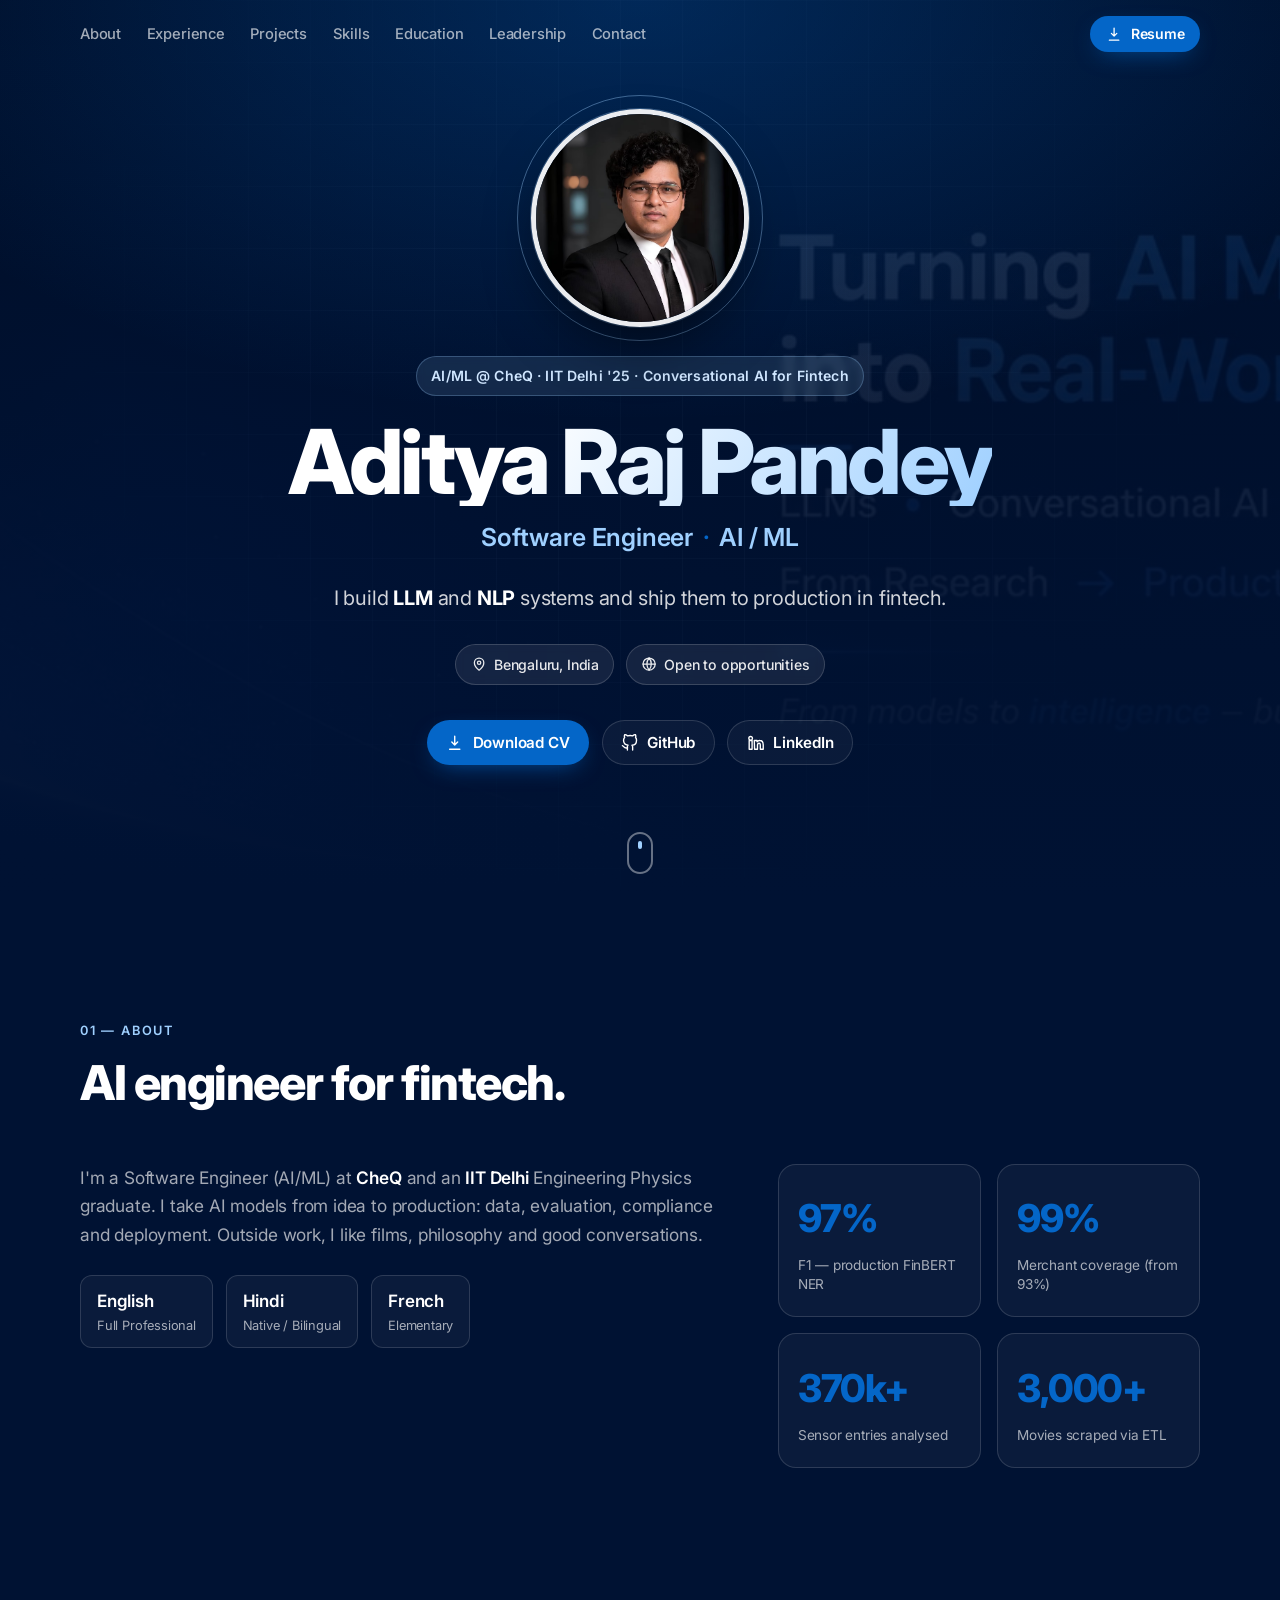
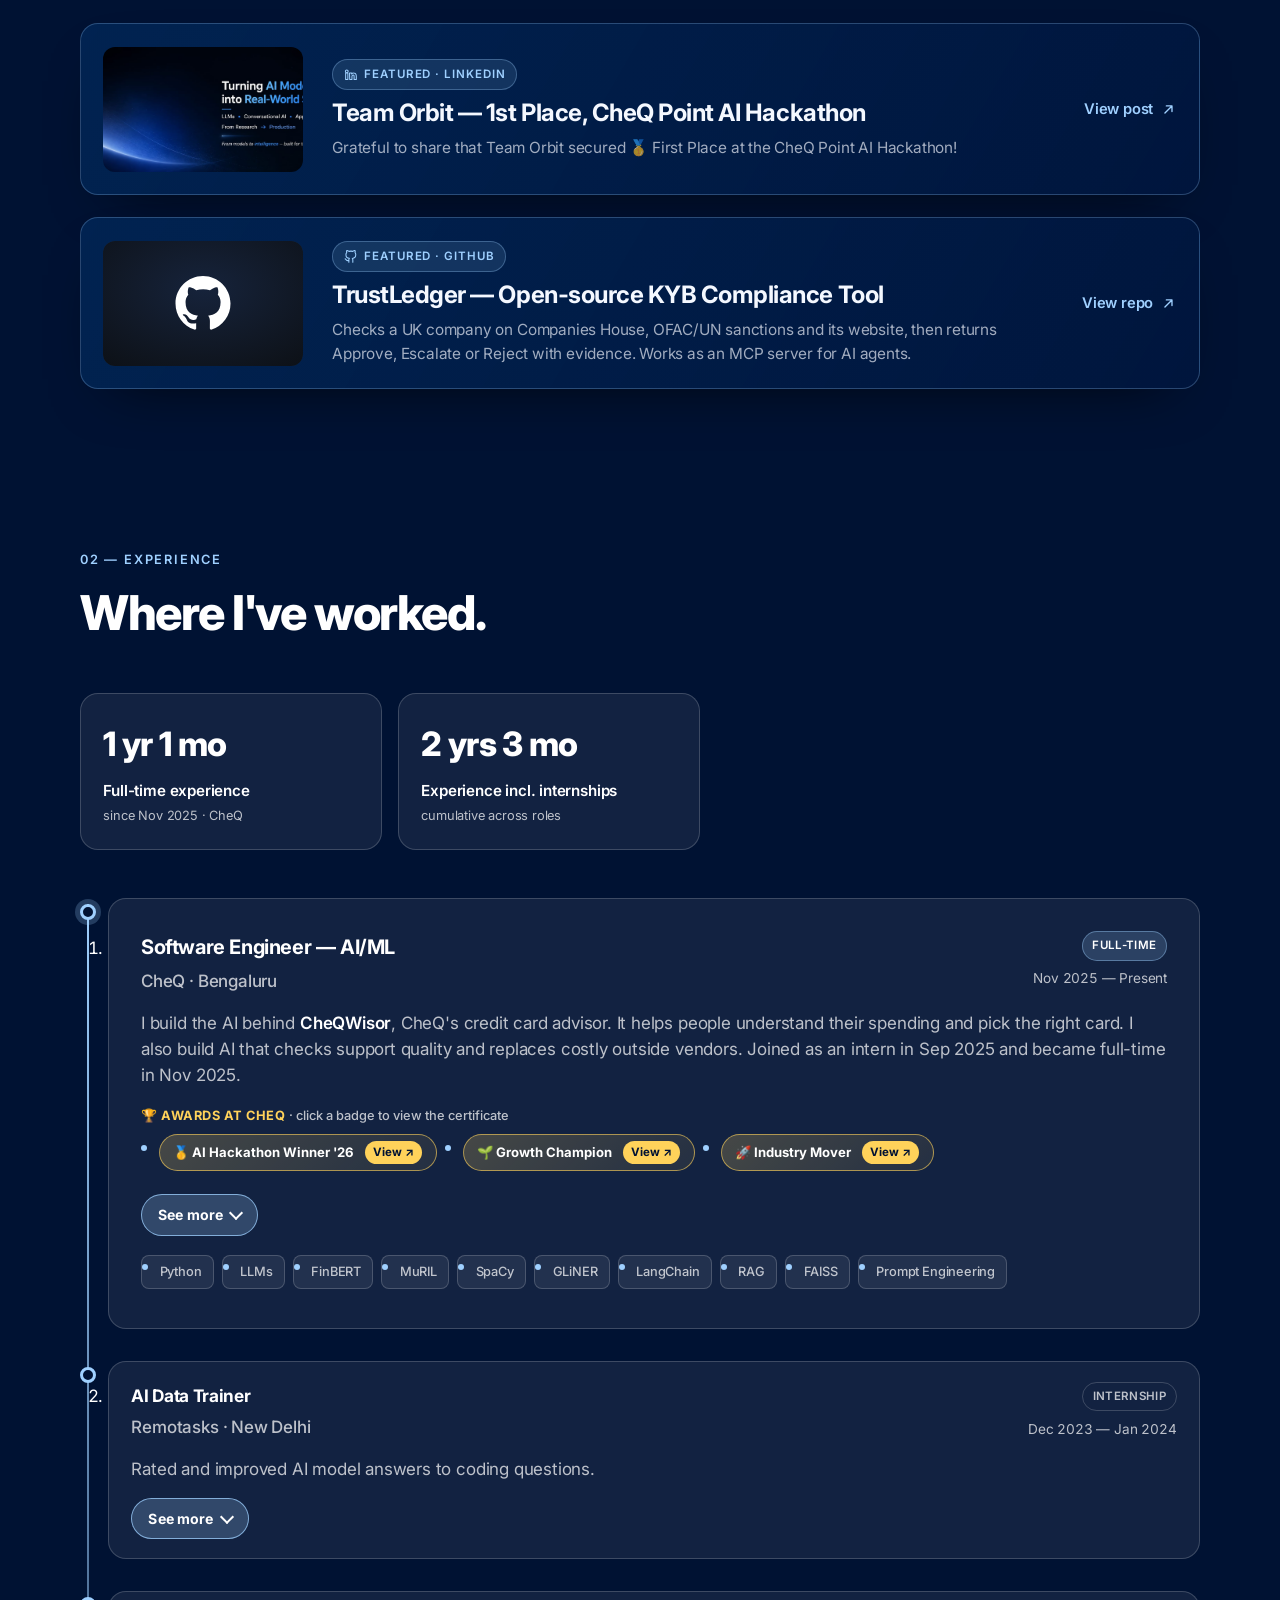
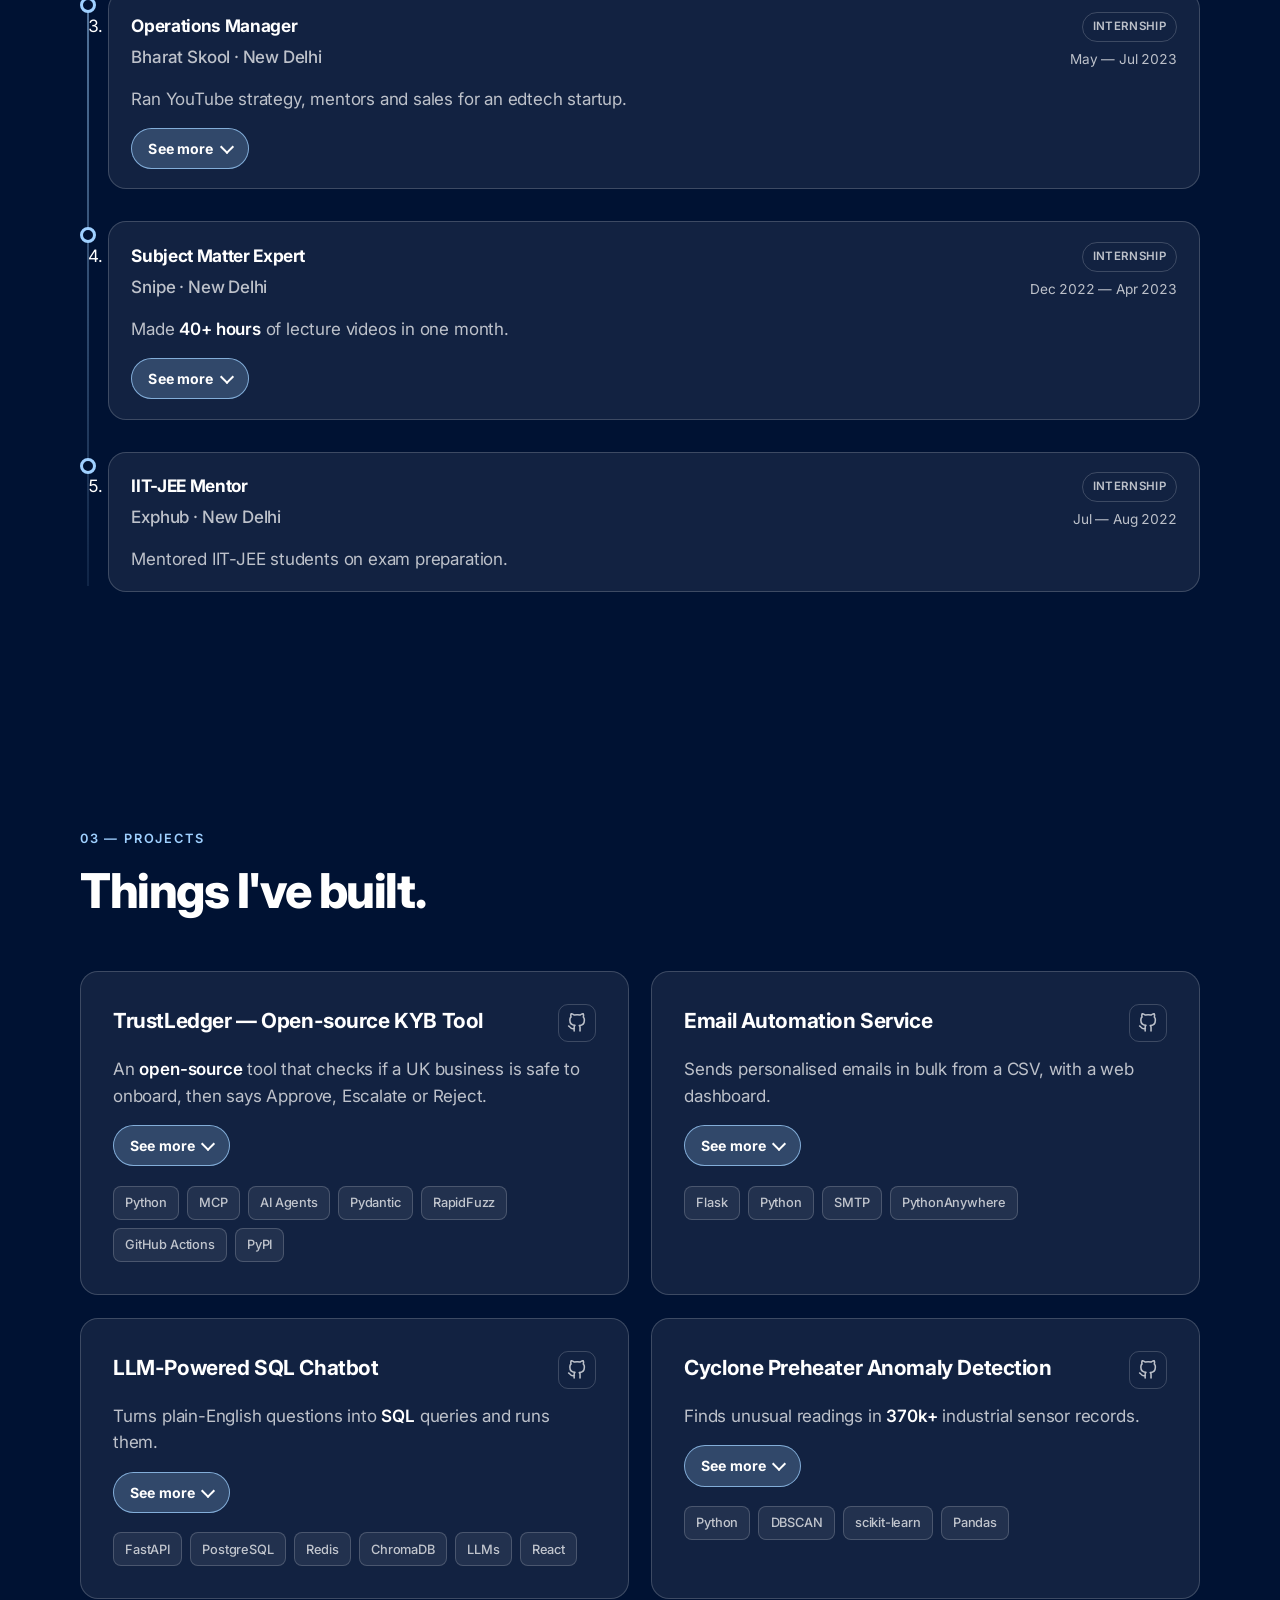
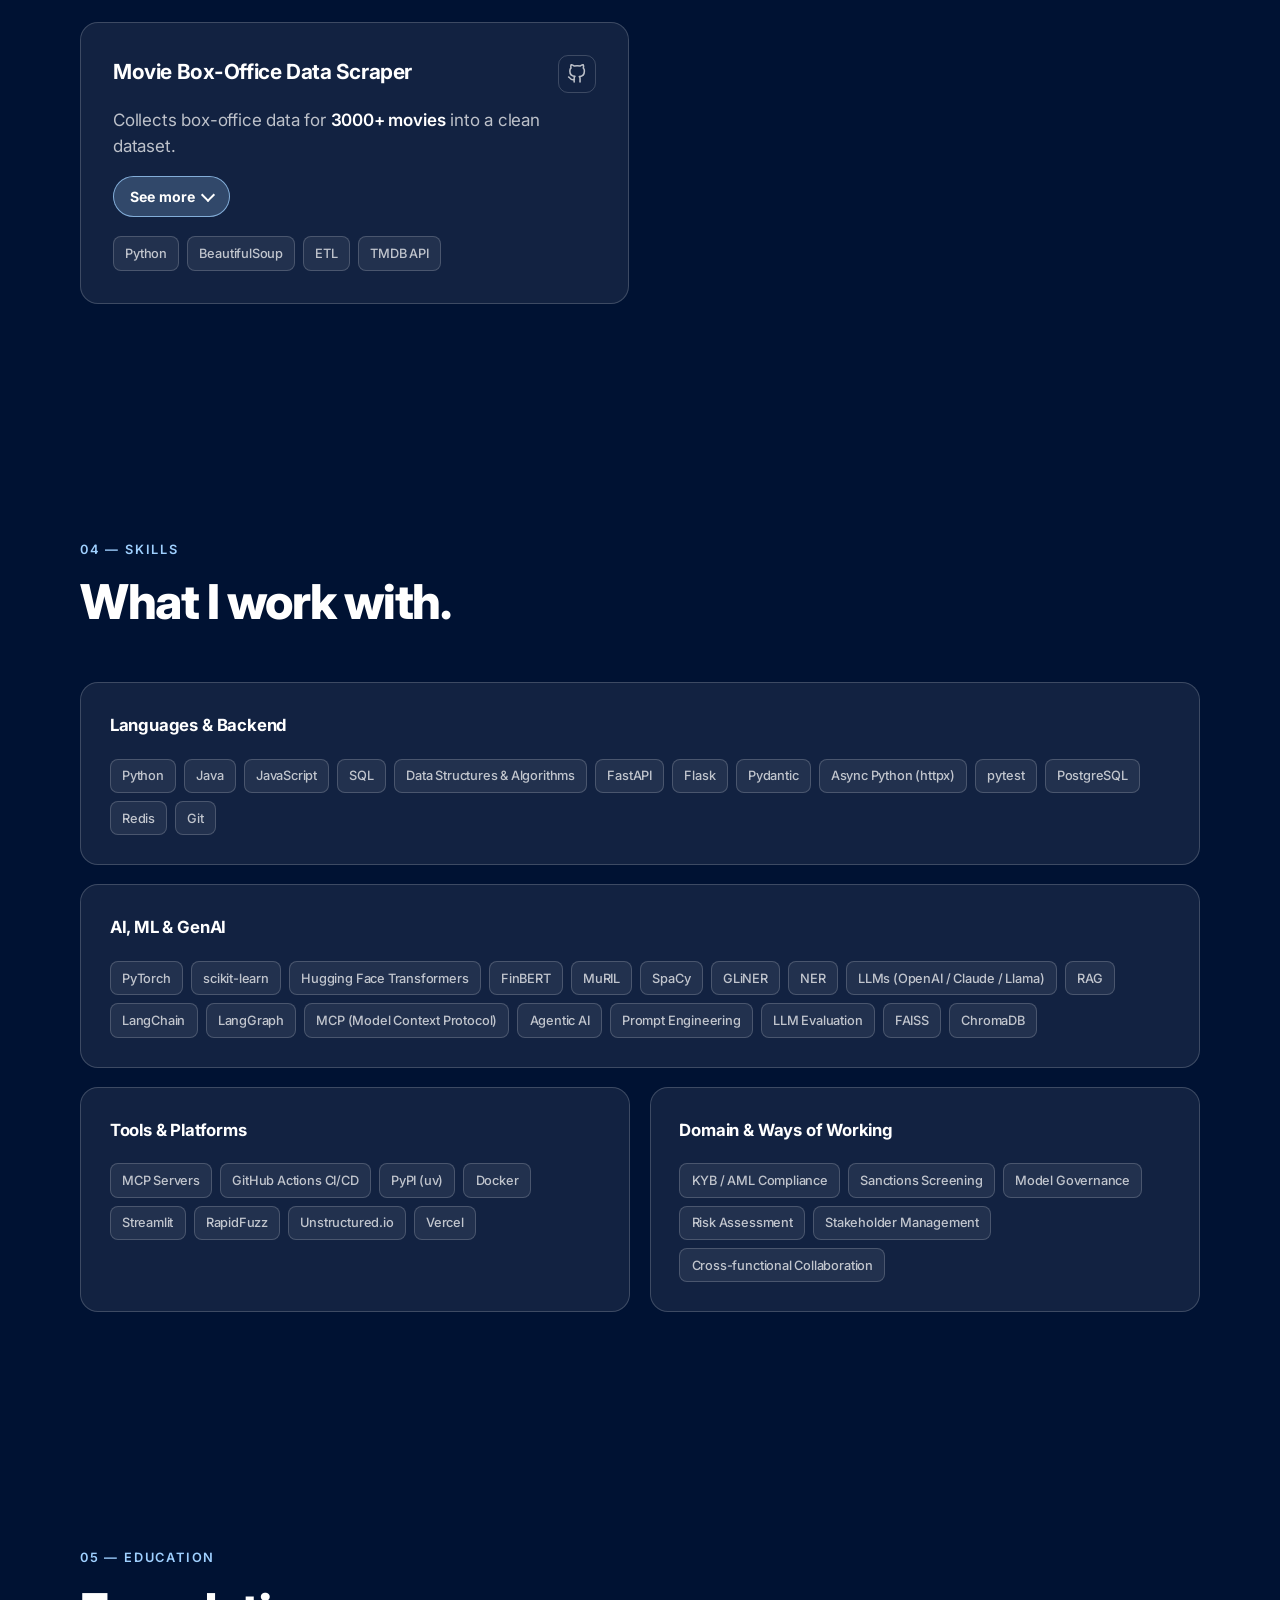
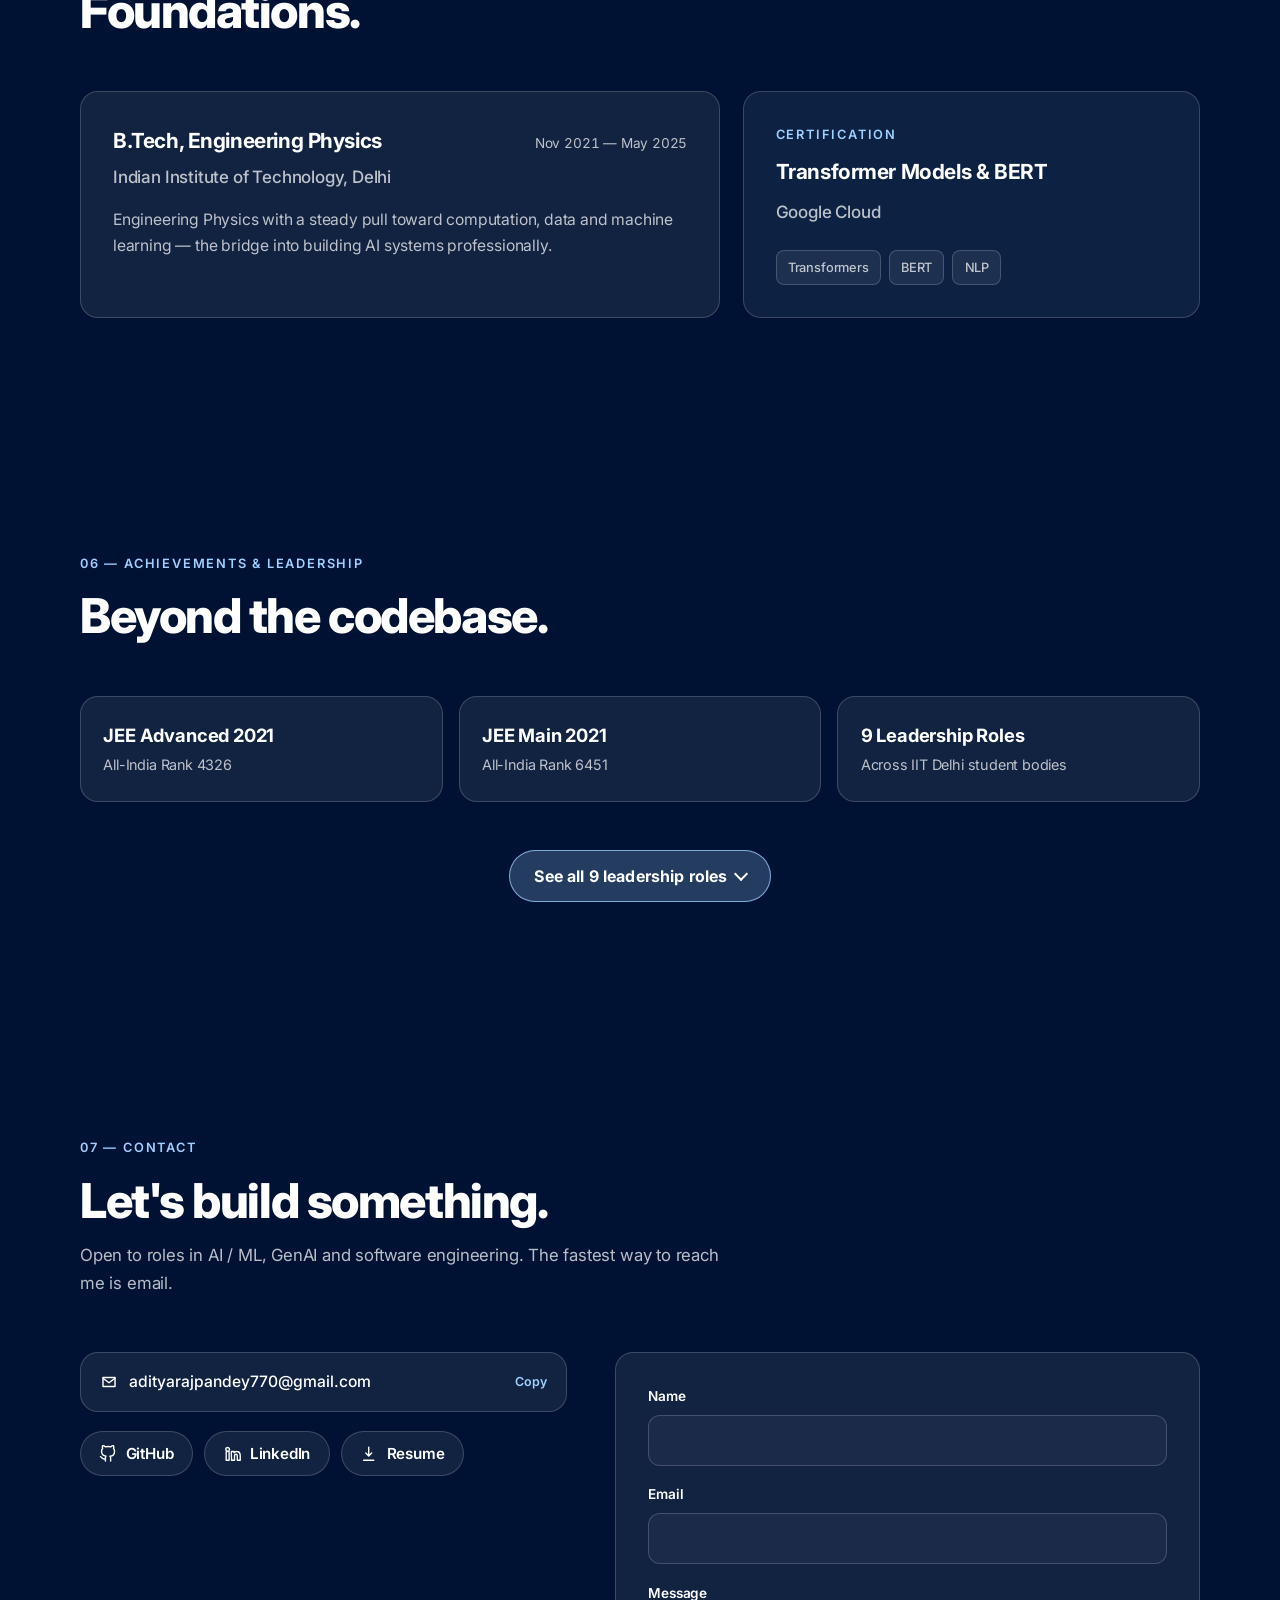
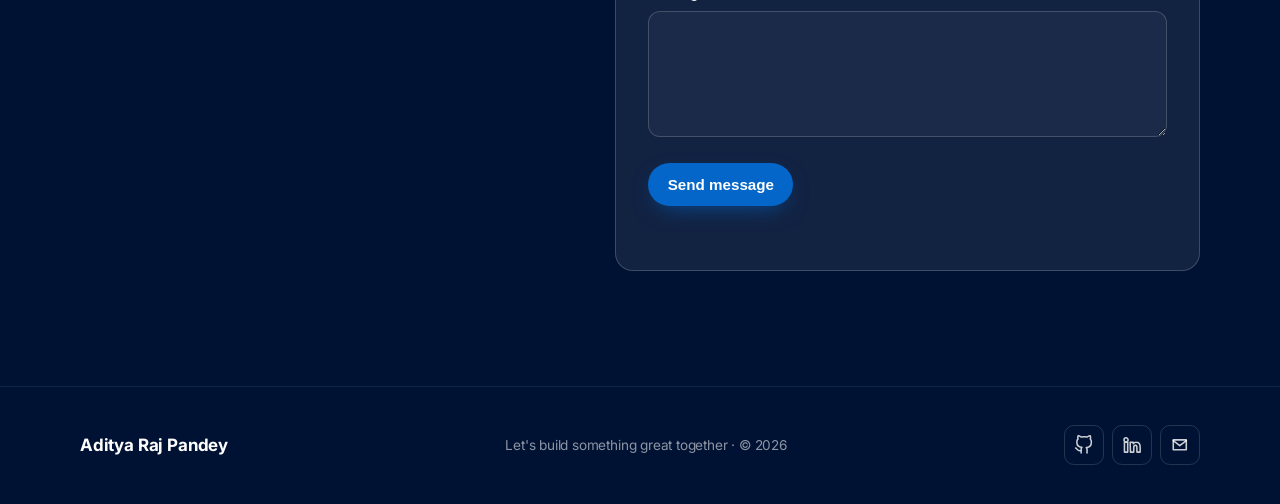
==== commit 44a76992: "[Update] Added awards" ====
--- a/index.html
+++ b/index.html
@@ -225,7 +225,13 @@
                   <span class="exp-card__dates">Nov 2025 — Present</span>
                 </div>
               </div>
-              <p class="summary">I build <strong>LLM and NLP systems</strong> for a fintech app: support-ticket quality checks, merchant name extraction (<strong>97% F1</strong>), sentiment alerts and chatbot web search. Started as an AI/ML intern in Sep 2025.</p>
+              <p class="summary">I build the AI behind <strong>CheQWisor</strong>, CheQ's credit card advisor. It helps people understand their spending and pick the right card. I also build AI that checks support quality and replaces costly outside vendors. Joined as an intern in Sep 2025 and became full-time in Nov 2025.</p>
+              <p class="award-hint">🏆 Awards at CheQ <span>· click a badge to view the certificate</span></p>
+              <ul class="award-badges" aria-label="Awards at CheQ">
+                <li><button type="button" class="award-badge" data-cert="assets/awards/hackathon-2026.jpg" data-caption="First Place, CheQ Point AI Hackathon 2026">🥇 AI Hackathon Winner '26</button></li>
+                <li><button type="button" class="award-badge" data-cert="assets/awards/growth-champion.jpg" data-caption="Growth Champions: Certificate of Excellence, CheQ">🌱 Growth Champion</button></li>
+                <li><button type="button" class="award-badge" data-cert="assets/awards/industry-mover.jpg" data-caption="Industry Movers: Certificate of Excellence, CheQ">🚀 Industry Mover</button></li>
+              </ul>
               <details class="more"><summary><span class="more__open">See more</span><span class="more__close">See less</span></summary><div class="exp-card__block"><h4>CX Quality Evaluation (LLM ticket audit)</h4><ul><li>Built a pipeline that scores support tickets on <strong>14+ quality checks</strong>.</li><li>Fine-tuned a multilingual <strong>BERT (MuRIL)</strong> model to find intent, sentiment and risk in tickets.</li><li>Used an <strong>LLM</strong> to check whether agents followed the SOP and kept the right tone.</li></ul></div><div class="exp-card__block"><h4>Merchant name extraction (in-house NER)</h4><ul><li>Built an in-house <strong>NER model</strong> that reads merchant names from bank transactions, replacing a paid vendor.</li><li>Compared SpaCy, GLiNER and FinBERT; shipped <strong>FinBERT</strong> after evaluation and compliance checks.</li><li>Raised merchant coverage from <strong>93% to 99%</strong> at <strong>97% F1</strong>.</li></ul></div><div class="exp-card__block"><h4>LLM sentiment &amp; issue classification</h4><ul><li>Defined the issue categories with the Product team.</li><li>Built an <strong>LLM</strong> classifier that tags each user query by sentiment and issue.</li><li>Alerts show Product which issues are rising.</li></ul></div><div class="exp-card__block"><h4>Chatbot web search</h4><ul><li>Compared Firecrawl, Exa, Vertex AI and Crawl4AI for chatbot web search.</li><li>Built a <strong>50-query test set</strong> from 3 months of real chatbot questions.</li><li>Built a weekly pipeline: crawl → <strong>LLM summary</strong> → <strong>vector database</strong>.</li></ul></div></details>
               <ul class="tags"><li>Python</li><li>LLMs</li><li>FinBERT</li><li>MuRIL</li><li>SpaCy</li><li>GLiNER</li><li>LangChain</li><li>RAG</li><li>FAISS</li><li>Prompt Engineering</li></ul>
             </div>
@@ -476,10 +482,10 @@
           </div>
         </div>
 
-        <h3 class="leadership__subhead reveal">Positions of Responsibility</h3>
+        <details class="more more--section reveal"><summary><span class="more__open">See all 9 leadership roles</span><span class="more__close">Hide leadership roles</span></summary>
         <div class="por">
 
-          <article class="por-card reveal">
+          <article class="por-card">
             <span class="por-card__tag">Arts &amp; Culture</span>
             <h4>Event Coordinator — Physics Society (CAIC)</h4>
             <p class="por-card__meta">IIT Delhi · Aug 2023 — Apr 2024</p>
@@ -487,7 +493,7 @@
             <details class="more"><summary><span class="more__open">See more</span><span class="more__close">See less</span></summary><ul><li>Ran Intern Insights for first-year students.</li><li>Led the Simulation Challenge and professor–student meetups.</li></ul></details>
           </article>
 
-          <article class="por-card reveal">
+          <article class="por-card">
             <span class="por-card__tag">Arts &amp; Culture</span>
             <h4>Logistics Coordinator — Rendezvous IITD</h4>
             <p class="por-card__meta">IIT Delhi · Aug 2023 — Apr 2024</p>
@@ -495,7 +501,7 @@
             <details class="more"><summary><span class="more__open">See more</span><span class="more__close">See less</span></summary><ul><li>Handled logistics for Comedy Hunt, Qawwali Night and SPIC MACAY.</li></ul></details>
           </article>
 
-          <article class="por-card reveal">
+          <article class="por-card">
             <span class="por-card__tag">Science &amp; Tech</span>
             <h4>Event Executive — TRYST</h4>
             <p class="por-card__meta">IIT Delhi · Jan — Apr 2023</p>
@@ -503,7 +509,7 @@
             <details class="more"><summary><span class="more__open">See more</span><span class="more__close">See less</span></summary><ul><li>Won sponsorships from Quickheal and Neovel.</li><li>Worked with CXO-level guests.</li></ul></details>
           </article>
 
-          <article class="por-card reveal">
+          <article class="por-card">
             <span class="por-card__tag">Arts &amp; Culture</span>
             <h4>Infrastructure Executive — Rendezvous IITD</h4>
             <p class="por-card__meta">IIT Delhi · Jan — Aug 2023</p>
@@ -511,7 +517,7 @@
             <details class="more"><summary><span class="more__open">See more</span><span class="more__close">See less</span></summary><ul><li>Coordinated brand stalls for Techno, Beardo, Havells and Swiss Beauty.</li><li>Organised food stalls for the night shows.</li></ul></details>
           </article>
 
-          <article class="por-card reveal">
+          <article class="por-card">
             <span class="por-card__tag">Education</span>
             <h4>Marketing Executive — Hindi Samiti</h4>
             <p class="por-card__meta">IIT Delhi · Feb — Mar 2023</p>
@@ -519,7 +525,7 @@
             
           </article>
 
-          <article class="por-card reveal">
+          <article class="por-card">
             <span class="por-card__tag">Arts &amp; Culture</span>
             <h4>Publicity Executive — Physics Society (CAIC)</h4>
             <p class="por-card__meta">IIT Delhi · Aug 2022 — Aug 2023</p>
@@ -527,7 +533,7 @@
             
           </article>
 
-          <article class="por-card reveal">
+          <article class="por-card">
             <span class="por-card__tag">Social Action</span>
             <h4>Hospitality Executive — Indradhanu</h4>
             <p class="por-card__meta">IIT Delhi · Dec 2022 — Feb 2023</p>
@@ -535,7 +541,7 @@
             
           </article>
 
-          <article class="por-card reveal">
+          <article class="por-card">
             <span class="por-card__tag">Dramatics</span>
             <h4>Writer / Actor / Assistant — Ankahi</h4>
             <p class="por-card__meta">IIT Delhi · Mar 2022</p>
@@ -543,7 +549,7 @@
             <details class="more"><summary><span class="more__open">See more</span><span class="more__close">See less</span></summary><ul><li>15-person team, made in 10 days.</li></ul></details>
           </article>
 
-          <article class="por-card reveal">
+          <article class="por-card">
             <span class="por-card__tag">Dramatics</span>
             <h4>Actor — Ankahi</h4>
             <p class="por-card__meta">IIT Delhi · Jul — Aug 2022</p>
@@ -551,6 +557,7 @@
             <details class="more"><summary><span class="more__open">See more</span><span class="more__close">See less</span></summary><ul><li>Made in 7 days.</li></ul></details>
           </article>
         </div>
+        </details>
       </div>
     </section>
 
@@ -635,6 +642,13 @@
     <svg class="ic" viewBox="0 0 24 24" aria-hidden="true"><path d="M12 19V5m0 0-6 6m6-6 6 6"/></svg>
   </button>
 
+  <!-- Certificate viewer -->
+  <dialog class="cert-modal" id="certModal" aria-label="Award certificate">
+    <button type="button" class="cert-modal__close" id="certClose" aria-label="Close">✕</button>
+    <img id="certImg" alt="" />
+    <p class="cert-modal__caption" id="certCaption"></p>
+  </dialog>
+
   <script src="scripts/main.js" defer></script>
 </body>
 </html>
--- a/styles/main.css
+++ b/styles/main.css
@@ -427,16 +427,40 @@
 .summary { margin-top: .9rem; color: var(--muted); line-height: 1.55; }
 .summary strong { color: var(--fg); font-weight: 600; }
 .por-card .summary { margin-top: 0; font-size: .92rem; }
-.more { margin-top: .8rem; }
+.more { margin-top: 1rem; }
+/* Pill button built from the live section colours (--accent / --fg change on scroll),
+   so it stays visible on every background. */
 .more > summary {
-  display: inline-flex; align-items: center; gap: .35rem; cursor: pointer; list-style: none;
-  font-size: .85rem; font-weight: 600; color: var(--accent); border-radius: 6px;
+  display: inline-flex; align-items: center; gap: .5rem; cursor: pointer; list-style: none;
+  font-size: .88rem; font-weight: 700; letter-spacing: .01em; color: var(--fg);
+  padding: .5rem 1rem; border-radius: 999px;
+  background: color-mix(in srgb, var(--accent) 22%, transparent);
+  border: 1.5px solid color-mix(in srgb, var(--accent) 75%, transparent);
+  box-shadow: 0 0 0 0 color-mix(in srgb, var(--accent) 40%, transparent);
+  transition: background .2s var(--ease), transform .2s var(--ease), box-shadow .2s var(--ease), color .2s var(--ease);
+  user-select: none;
 }
 .more > summary::-webkit-details-marker { display: none; }
-.more > summary::after { content: "▾"; transition: transform .2s var(--ease); }
-.more[open] > summary::after { transform: rotate(180deg); }
-.more > summary:hover { text-decoration: underline; }
-.more > summary:focus-visible { outline: 2px solid var(--accent); outline-offset: 3px; }
+.more > summary::after {
+  content: ""; width: .5rem; height: .5rem; margin-top: -.2rem;
+  border-right: 2px solid currentColor; border-bottom: 2px solid currentColor;
+  transform: rotate(45deg); transition: transform .25s var(--ease), margin .25s var(--ease);
+}
+.more[open] > summary::after { transform: rotate(-135deg); margin-top: .2rem; }
+.more > summary:hover {
+  background: var(--accent); color: var(--bg); transform: translateY(-1px);
+  box-shadow: 0 8px 22px -10px color-mix(in srgb, var(--accent) 80%, transparent);
+}
+.more > summary:focus-visible { outline: 2px solid var(--fg); outline-offset: 3px; }
+.more[open] > summary { background: transparent; }
+.more[open] > summary:hover { background: var(--accent); }
+/* Section-level toggle (e.g. all leadership roles): larger and centred */
+.more--section { margin-top: 0; text-align: center; }
+.more--section > summary { font-size: 1rem; padding: .75rem 1.5rem; }
+.more--section > .por { margin-top: 1.6rem; text-align: left; }
+.more[open] > *:not(summary) { animation: moreIn .3s var(--ease); }
+@keyframes moreIn { from { opacity: 0; transform: translateY(-6px); } to { opacity: 1; transform: none; } }
+@media (prefers-reduced-motion: reduce) { .more[open] > *:not(summary) { animation: none; } }
 .more[open] > summary .more__open { display: none; }
 .more:not([open]) > summary .more__close { display: none; }
 .more > ul, .more > .exp-card__block:first-of-type { margin-top: .8rem; }
@@ -540,3 +564,37 @@
   .reveal { opacity: 1; transform: none; }
   body { transition: background-color .2s linear, color .2s linear; }
 }
+
+/* ---------- Award badges (CheQ card) + certificate viewer ---------- */
+.award-badges { display: flex; flex-wrap: wrap; gap: .5rem; margin-top: .9rem; }
+.award-badge {
+  display: inline-flex; align-items: center; gap: .35rem; cursor: pointer; font: inherit;
+  font-size: .82rem; font-weight: 700; color: var(--fg);
+  padding: .4rem .85rem; border-radius: 999px;
+  background: linear-gradient(135deg, rgba(255, 210, 90, .22), rgba(255, 210, 90, .08));
+  border: 1px solid rgba(255, 210, 90, .6);
+  transition: transform .2s var(--ease), background .2s var(--ease), box-shadow .2s var(--ease);
+}
+.award-badge::after {
+  content: "View ↗"; font-size: .72rem; font-weight: 700; margin-left: .35rem;
+  padding: .12rem .5rem; border-radius: 999px; background: #ffd25a; color: #001233;
+}
+.award-hint { margin-top: 1rem; font-size: .8rem; font-weight: 700; letter-spacing: .04em; text-transform: uppercase; color: #ffd25a; }
+.award-hint span { text-transform: none; letter-spacing: 0; font-weight: 500; color: var(--muted); }
+.award-hint + .award-badges { margin-top: .5rem; }
+.award-badge:hover { transform: translateY(-1px); background: rgba(255, 210, 90, .35); box-shadow: 0 8px 20px -10px rgba(255, 210, 90, .8); }
+.award-badge:focus-visible { outline: 2px solid #ffd25a; outline-offset: 3px; }
+
+.cert-modal {
+  border: 0; padding: 0; background: transparent; max-width: min(920px, 94vw); width: 100%;
+  margin: auto; overflow: visible;
+}
+.cert-modal::backdrop { background: rgba(0, 8, 24, .82); backdrop-filter: blur(4px); }
+.cert-modal img { display: block; width: 100%; height: auto; max-height: 80vh; object-fit: contain; border-radius: 12px; box-shadow: 0 30px 80px -20px rgba(0, 0, 0, .8); }
+.cert-modal__caption { margin-top: .8rem; text-align: center; color: #fff; font-weight: 600; font-size: .95rem; }
+.cert-modal__close {
+  position: absolute; top: -14px; right: -10px; width: 40px; height: 40px; border-radius: 50%;
+  border: 0; cursor: pointer; font-size: 1.1rem; font-weight: 700; color: #001233; background: #fff;
+  box-shadow: 0 6px 18px rgba(0, 0, 0, .4);
+}
+@media (max-width: 600px) { .cert-modal__close { top: -48px; right: 0; } }
